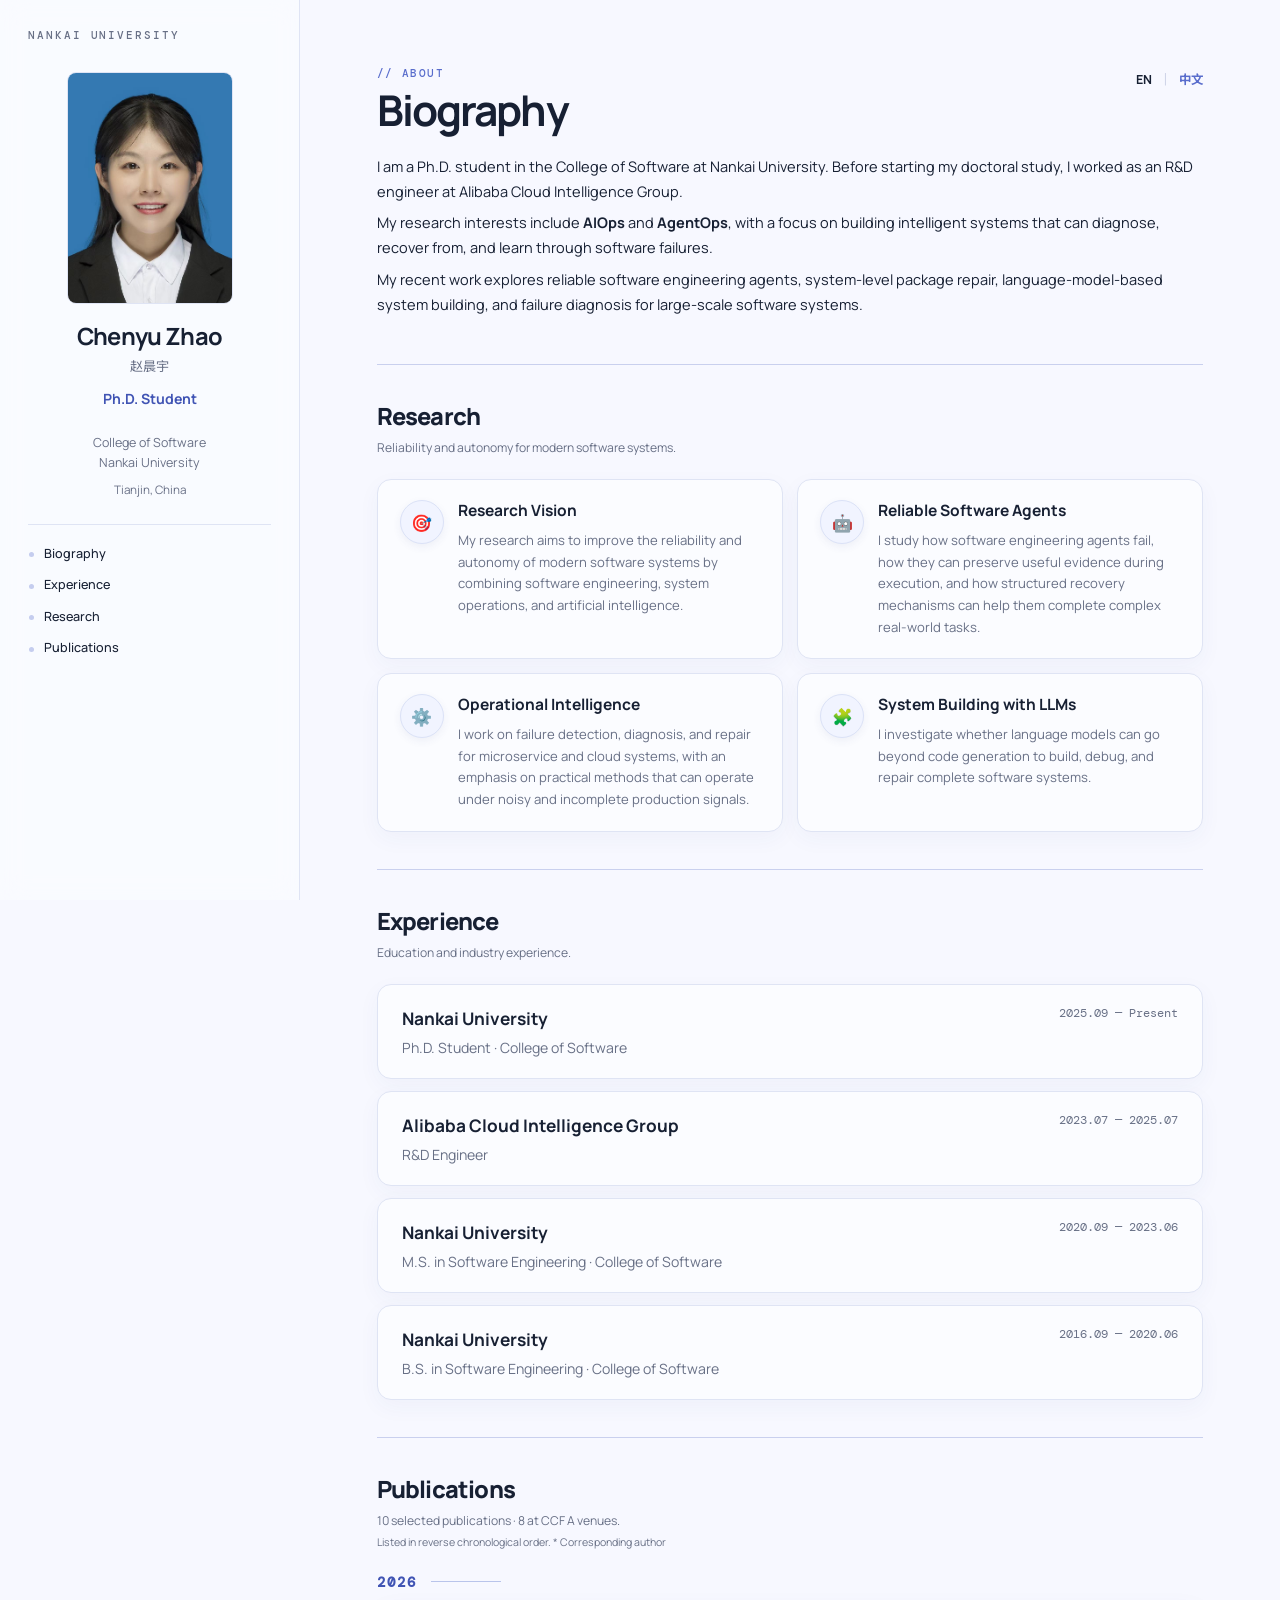
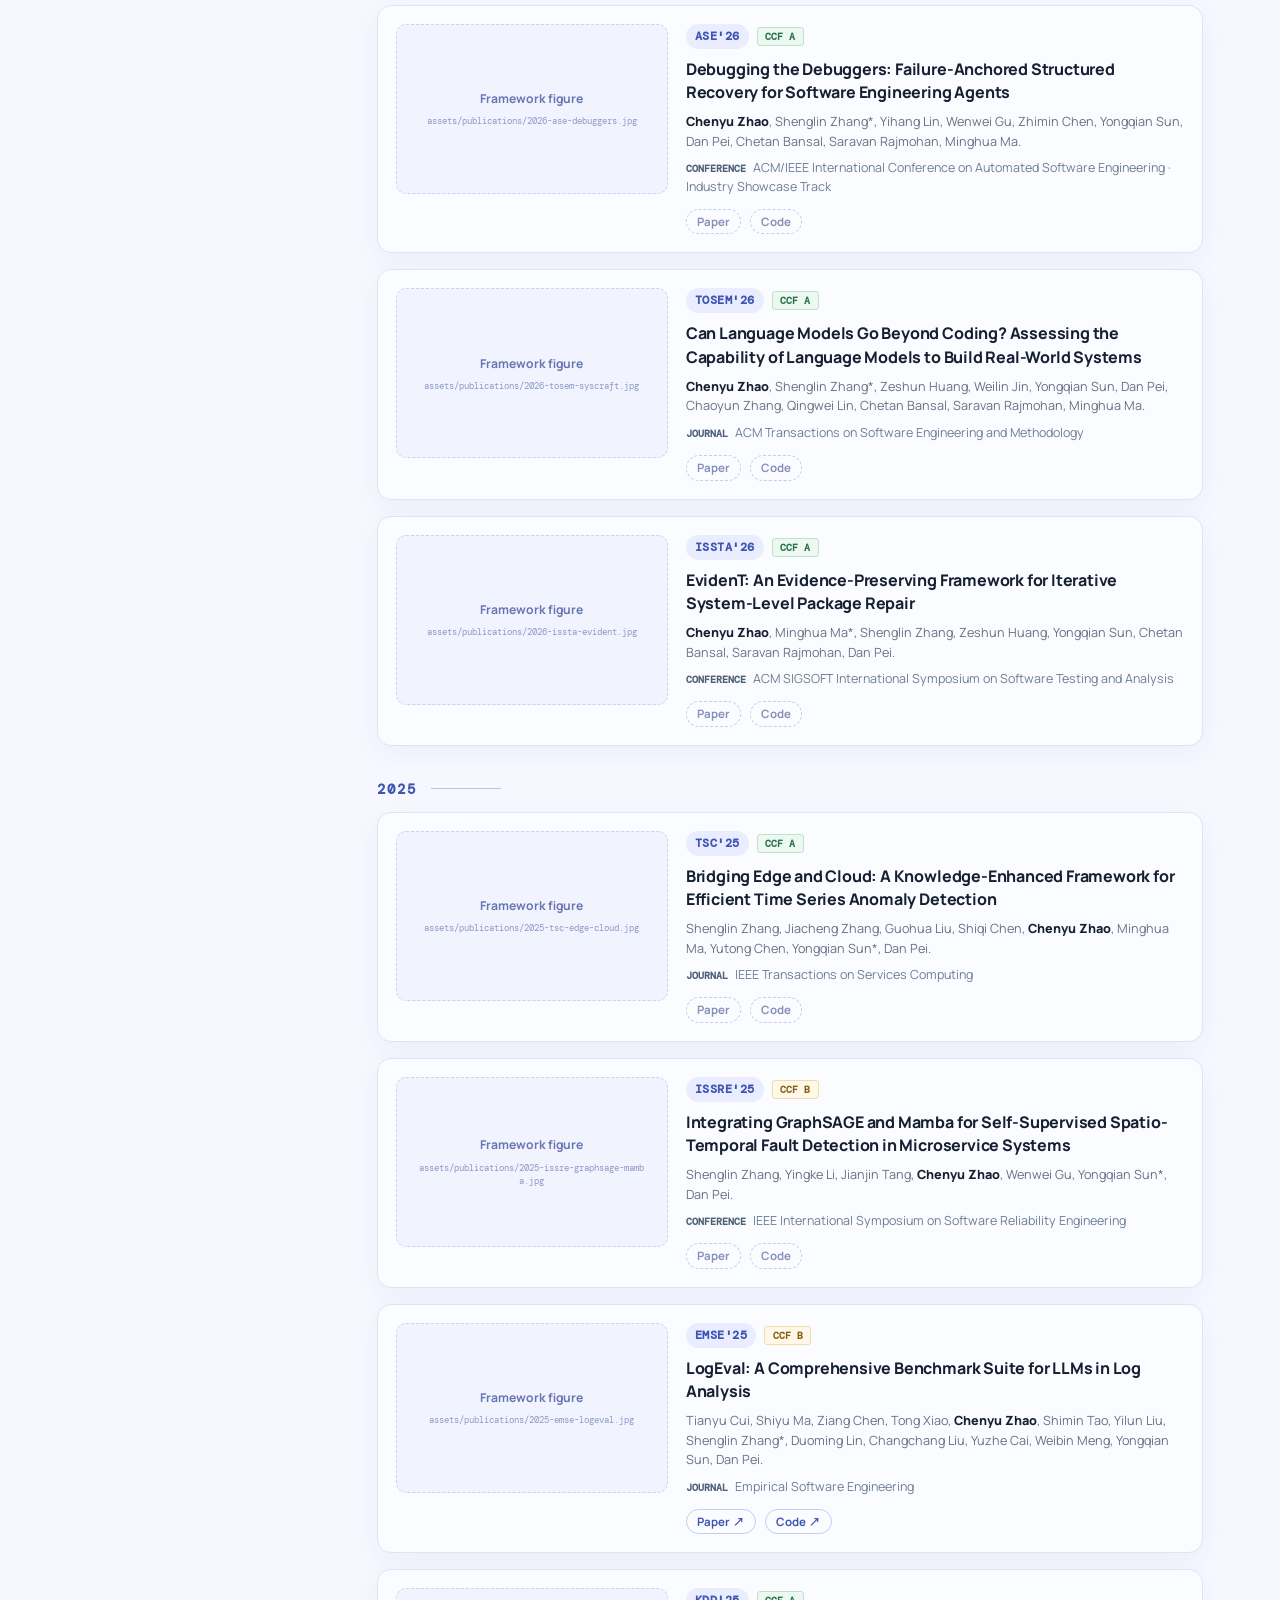
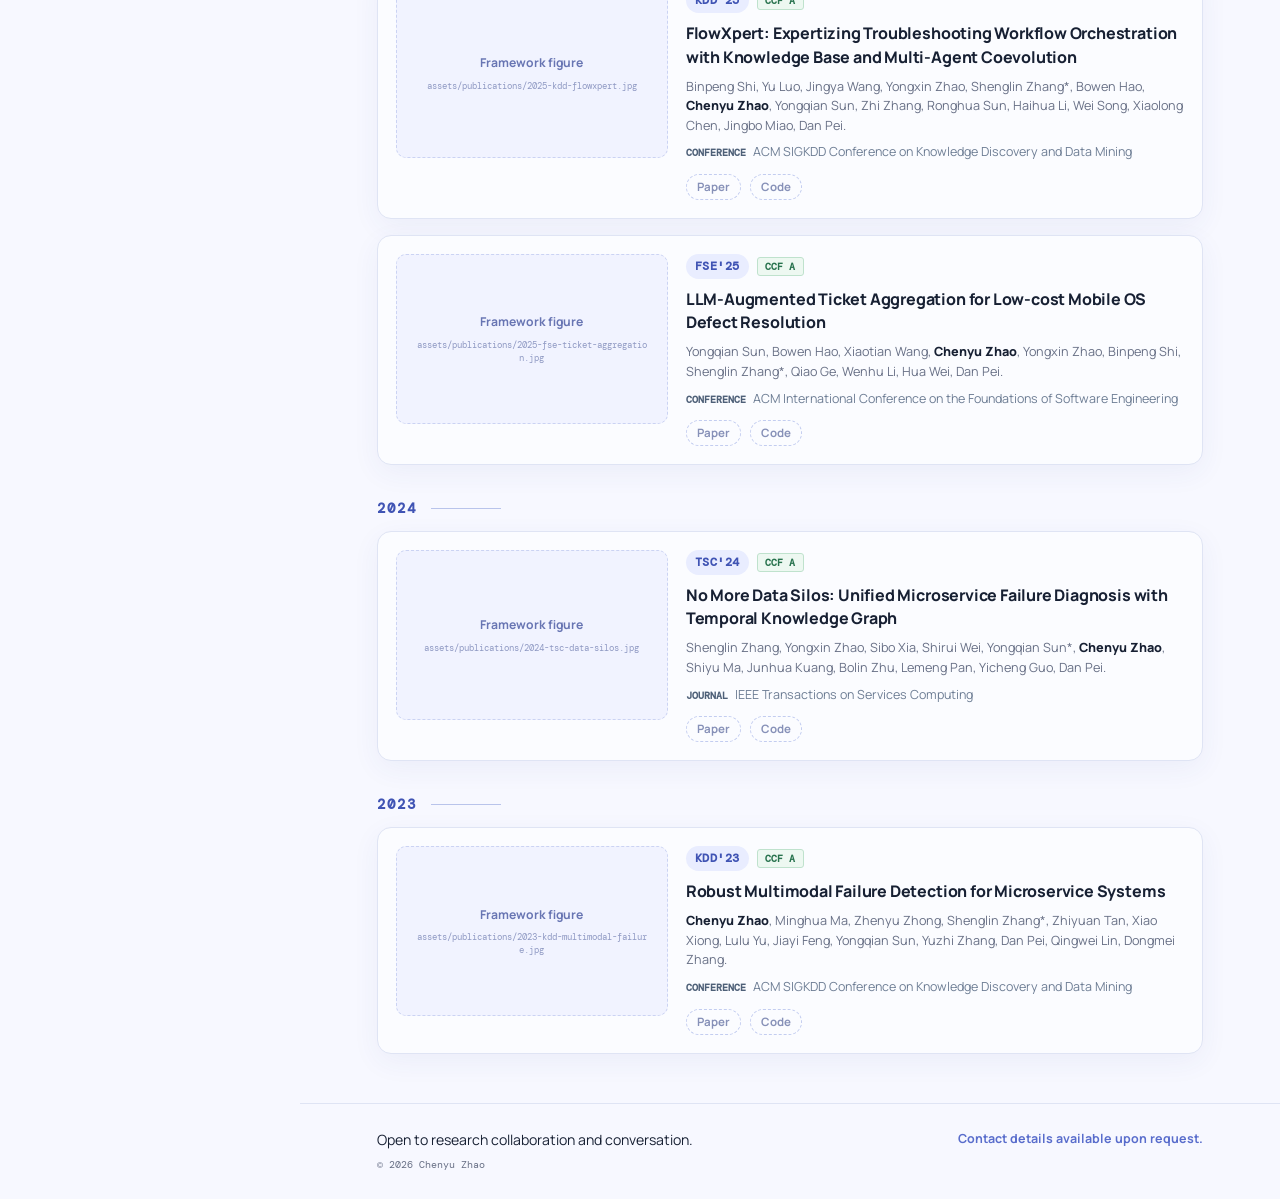
==== index.html @ 4b9e2898 "Simplify biography and ASE venue label" ====
<!doctype html>
<html lang="en">
  <head>
    <meta charset="UTF-8" />
    <meta name="viewport" content="width=device-width, initial-scale=1.0" />
    <meta name="description" content="Chenyu Zhao — Ph.D. student researching AIOps and AgentOps." />
    <title>Chenyu Zhao | AIOps &amp; AgentOps</title>
    <link rel="alternate" hreflang="en" href="index.html" />
    <link rel="alternate" hreflang="zh-CN" href="zh.html" />
    <link rel="preconnect" href="https://fonts.googleapis.com" />
    <link rel="preconnect" href="https://fonts.gstatic.com" crossorigin />
    <link href="https://fonts.googleapis.com/css2?family=DM+Mono:wght@400;500&amp;family=Manrope:wght@400;500;600;700;800&amp;family=Noto+Sans+SC:wght@400;500;700&amp;display=swap" rel="stylesheet" />
    <link rel="stylesheet" href="styles.css" />
  </head>
  <body>
    <header class="site-header">
      <div class="header-inner">
        <a class="brand" href="#top">NANKAI UNIVERSITY</a>
        <div class="sidebar-profile">
          <img src="assets/profile.jpg" alt="Portrait of Chenyu Zhao" />
          <h2>Chenyu Zhao</h2>
          <p class="sidebar-native-name">赵晨宇</p>
          <p class="sidebar-role">Ph.D. Student</p>
          <p class="sidebar-affiliation">College of Software<br />Nankai University</p>
          <p class="sidebar-location">Tianjin, China</p>
        </div>
        <nav aria-label="Primary navigation">
          <a href="#top">Biography</a>
          <a href="#experience">Experience</a>
          <a href="#highlights">Research</a>
          <a href="#publications">Publications</a>
        </nav>
      </div>
    </header>
    <main id="top">
      <section class="hero" id="about">
        <div class="lang-switch" aria-label="Language switch">
          <span aria-current="page">EN</span><span class="lang-divider" aria-hidden="true">｜</span><a href="zh.html" lang="zh-CN">中文</a>
        </div>
        <div class="hero-copy">
          <p class="eyebrow">// About</p>
          <h1>Biography</h1>
          <p class="intro">I am a Ph.D. student in the College of Software at Nankai University. Before starting my doctoral study, I worked as an R&amp;D engineer at Alibaba Cloud Intelligence Group.</p>
          <p class="intro secondary-intro">My research interests include <strong>AIOps</strong> and <strong>AgentOps</strong>, with a focus on building intelligent systems that can diagnose, recover from, and learn through software failures.</p>
          <p class="intro secondary-intro">My recent work explores reliable software engineering agents, system-level package repair, language-model-based system building, and failure diagnosis for large-scale software systems.</p>
        </div>
      </section>

      <section class="section highlights" id="highlights">
        <div class="section-heading">
          <div class="section-label">Research</div>
          <p class="section-summary">Reliability and autonomy for modern software systems.</p>
        </div>
        <div class="research-copy">
          <article class="research-card"><span class="research-icon" aria-hidden="true">🎯</span><h3>Research Vision</h3><p>My research aims to improve the reliability and autonomy of modern software systems by combining software engineering, system operations, and artificial intelligence.</p></article>
          <article class="research-card"><span class="research-icon" aria-hidden="true">🤖</span><h3>Reliable Software Agents</h3><p>I study how software engineering agents fail, how they can preserve useful evidence during execution, and how structured recovery mechanisms can help them complete complex real-world tasks.</p></article>
          <article class="research-card"><span class="research-icon" aria-hidden="true">⚙️</span><h3>Operational Intelligence</h3><p>I work on failure detection, diagnosis, and repair for microservice and cloud systems, with an emphasis on practical methods that can operate under noisy and incomplete production signals.</p></article>
          <article class="research-card"><span class="research-icon" aria-hidden="true">🧩</span><h3>System Building with LLMs</h3><p>I investigate whether language models can go beyond code generation to build, debug, and repair complete software systems.</p></article>
        </div>
      </section>

      <section class="section timeline-section" id="experience">
        <div class="section-heading">
          <div class="section-label">Experience</div>
          <p class="section-summary">Education and industry experience.</p>
        </div>
        <div class="timeline">
          <article><time>2025.09 — Present</time><div><h3>Nankai University</h3><p>Ph.D. Student · College of Software</p></div></article>
          <article><time>2023.07 — 2025.07</time><div><h3>Alibaba Cloud Intelligence Group</h3><p>R&amp;D Engineer</p></div></article>
          <article><time>2020.09 — 2023.06</time><div><h3>Nankai University</h3><p>M.S. in Software Engineering · College of Software</p></div></article>
          <article><time>2016.09 — 2020.06</time><div><h3>Nankai University</h3><p>B.S. in Software Engineering · College of Software</p></div></article>
        </div>
      </section>

      <section class="section publications" id="publications">
        <div class="section-heading">
          <div class="section-label">Publications</div>
          <p class="section-summary">10 selected publications · 8 at CCF A venues.</p>
          <p class="publication-note">Listed in reverse chronological order. * Corresponding author</p>
        </div>
        <div class="publication-list">
          <article class="publication">
            <div class="publication-title"><span class="venue">ASE'26</span><h3>Debugging the Debuggers: Failure-Anchored Structured Recovery for Software Engineering Agents</h3><span class="grade grade-a">CCF A</span></div>
            <p class="venue-full"><span>Conference</span> ACM/IEEE International Conference on Automated Software Engineering · Industry Showcase Track</p>
            <p class="authors"><strong>Chenyu Zhao</strong>, Shenglin Zhang*, Yihang Lin, Wenwei Gu, Zhimin Chen, Yongqian Sun, Dan Pei, Chetan Bansal, Saravan Rajmohan, Minghua Ma.</p>
          </article>
          <article class="publication">
            <div class="publication-title"><span class="venue">TOSEM'26</span><h3>Can Language Models Go Beyond Coding? Assessing the Capability of Language Models to Build Real-World Systems</h3><span class="grade grade-a">CCF A</span></div>
            <p class="venue-full"><span>Journal</span> ACM Transactions on Software Engineering and Methodology</p>
            <p class="authors"><strong>Chenyu Zhao</strong>, Shenglin Zhang*, Zeshun Huang, Weilin Jin, Yongqian Sun, Dan Pei, Chaoyun Zhang, Qingwei Lin, Chetan Bansal, Saravan Rajmohan, Minghua Ma.</p>
          </article>
          <article class="publication">
            <div class="publication-title"><span class="venue">ISSTA'26</span><h3>EvidenT: An Evidence-Preserving Framework for Iterative System-Level Package Repair</h3><span class="grade grade-a">CCF A</span></div>
            <p class="venue-full"><span>Conference</span> ACM SIGSOFT International Symposium on Software Testing and Analysis</p>
            <p class="authors"><strong>Chenyu Zhao</strong>, Minghua Ma*, Shenglin Zhang, Zeshun Huang, Yongqian Sun, Chetan Bansal, Saravan Rajmohan, Dan Pei.</p>
          </article>
          <article class="publication">
            <div class="publication-title"><span class="venue">TSC'25</span><h3>Bridging Edge and Cloud: A Knowledge-Enhanced Framework for Efficient Time Series Anomaly Detection</h3><span class="grade grade-a">CCF A</span></div>
            <p class="venue-full"><span>Journal</span> IEEE Transactions on Services Computing</p>
            <p class="authors">Shenglin Zhang, Jiacheng Zhang, Guohua Liu, Shiqi Chen, <strong>Chenyu Zhao</strong>, Minghua Ma, Yutong Chen, Yongqian Sun*, Dan Pei.</p>
          </article>
          <article class="publication">
            <div class="publication-title"><span class="venue">ISSRE'25</span><h3>Integrating GraphSAGE and Mamba for Self-Supervised Spatio-Temporal Fault Detection in Microservice Systems</h3><span class="grade grade-b">CCF B</span></div>
            <p class="venue-full"><span>Conference</span> IEEE International Symposium on Software Reliability Engineering</p>
            <p class="authors">Shenglin Zhang, Yingke Li, Jianjin Tang, <strong>Chenyu Zhao</strong>, Wenwei Gu, Yongqian Sun*, Dan Pei.</p>
          </article>
          <article class="publication">
            <div class="publication-title"><span class="venue">EMSE</span><h3>LogEval: A Comprehensive Benchmark Suite for LLMs in Log Analysis</h3><span class="grade grade-b">CCF B</span></div>
            <p class="venue-full"><span>Journal</span> Empirical Software Engineering</p>
            <p class="authors">Tianyu Cui, Shiyu Ma, Ziang Chen, Tong Xiao, <strong>Chenyu Zhao</strong>, Shimin Tao, Yilun Liu, Shenglin Zhang*, Duoming Lin, Changchang Liu, Yuzhe Cai, Weibin Meng, Yongqian Sun, Dan Pei.</p>
          </article>
          <article class="publication">
            <div class="publication-title"><span class="venue">KDD'25</span><h3>FlowXpert: Expertizing Troubleshooting Workflow Orchestration with Knowledge Base and Multi-Agent Coevolution</h3><span class="grade grade-a">CCF A</span></div>
            <p class="venue-full"><span>Conference</span> ACM SIGKDD Conference on Knowledge Discovery and Data Mining</p>
            <p class="authors">Binpeng Shi, Yu Luo, Jingya Wang, Yongxin Zhao, Shenglin Zhang*, Bowen Hao, <strong>Chenyu Zhao</strong>, Yongqian Sun, Zhi Zhang, Ronghua Sun, Haihua Li, Wei Song, Xiaolong Chen, Jingbo Miao, Dan Pei.</p>
          </article>
          <article class="publication">
            <div class="publication-title"><span class="venue">FSE'25</span><h3>LLM-Augmented Ticket Aggregation for Low-cost Mobile OS Defect Resolution</h3><span class="grade grade-a">CCF A</span></div>
            <p class="venue-full"><span>Conference</span> ACM International Conference on the Foundations of Software Engineering</p>
            <p class="authors">Yongqian Sun, Bowen Hao, Xiaotian Wang, <strong>Chenyu Zhao</strong>, Yongxin Zhao, Binpeng Shi, Shenglin Zhang*, Qiao Ge, Wenhu Li, Hua Wei, Dan Pei.</p>
          </article>
          <article class="publication">
            <div class="publication-title"><span class="venue">TSC'24</span><h3>No More Data Silos: Unified Microservice Failure Diagnosis with Temporal Knowledge Graph</h3><span class="grade grade-a">CCF A</span></div>
            <p class="venue-full"><span>Journal</span> IEEE Transactions on Services Computing</p>
            <p class="authors">Shenglin Zhang, Yongxin Zhao, Sibo Xia, Shirui Wei, Yongqian Sun*, <strong>Chenyu Zhao</strong>, Shiyu Ma, Junhua Kuang, Bolin Zhu, Lemeng Pan, Yicheng Guo, Dan Pei.</p>
          </article>
          <article class="publication">
            <div class="publication-title"><span class="venue">KDD'23</span><h3>Robust Multimodal Failure Detection for Microservice Systems</h3><span class="grade grade-a">CCF A</span></div>
            <p class="venue-full"><span>Conference</span> ACM SIGKDD Conference on Knowledge Discovery and Data Mining</p>
            <p class="authors"><strong>Chenyu Zhao</strong>, Minghua Ma, Zhenyu Zhong, Shenglin Zhang*, Zhiyuan Tan, Xiao Xiong, Lulu Yu, Jiayi Feng, Yongqian Sun, Yuzhi Zhang, Dan Pei, Qingwei Lin, Dongmei Zhang.</p>
          </article>
        </div>
      </section>
    </main>

    <footer id="contact">
      <p>Open to research collaboration and conversation.</p>
      <span class="contact-note">Contact details available upon request.</span>
      <span>© 2026 Chenyu Zhao</span>
    </footer>
    <script src="publications.js"></script>
  </body>
</html>
---- styles.css ----
:root {
  --ink: #172033;
  --muted: #687086;
  --paper: #f7f8ff;
  --panel: rgba(250, 251, 255, .88);
  --surface: #fbfcff;
  --line: #dfe4f4;
  --accent: #596dcc;
  --accent-dark: #4054b4;
  --grade-b: #866118;
}

* { box-sizing: border-box; }
html { scroll-behavior: smooth; }
body {
  margin: 0;
  color: var(--ink);
  background: var(--paper);
  background-image: radial-gradient(#dbe1fa .7px, transparent .7px);
  background-size: 18px 18px;
  font-family: Manrope, "Noto Sans SC", sans-serif;
  font-size: 16px;
  line-height: 1.62;
}
a { color: inherit; text-decoration: none; }

.site-header {
  position: fixed;
  inset: 0 auto 0 0;
  z-index: 20;
  width: 300px;
  height: 100dvh;
  overflow-y: auto;
  background: var(--panel);
  border-right: 1px solid var(--line);
  backdrop-filter: blur(14px);
}
.header-inner {
  width: 100%;
  min-height: 100%;
  padding: 28px 28px 24px;
  display: flex;
  flex-direction: column;
  align-items: stretch;
}
.brand { color: var(--muted); font: 500 .67rem "DM Mono", monospace; letter-spacing: .18em; white-space: nowrap; }
.sidebar-profile { margin-top: 30px; text-align: center; }
.sidebar-profile img { display: block; width: 166px; aspect-ratio: 5 / 7; margin: 0 auto 18px; border: 1px solid var(--line); border-radius: 9px; object-fit: cover; object-position: center; }
.sidebar-profile h2 { margin: 0; font-size: 1.48rem; line-height: 1.2; letter-spacing: -.035em; }
.sidebar-native-name { margin: 5px 0 0; color: var(--muted); font-size: .82rem; }
.sidebar-role { margin: 11px 0 0; color: var(--accent-dark); font-size: .88rem; font-weight: 700; }
.sidebar-affiliation { margin: 22px 0 0; color: var(--muted); font-size: .78rem; line-height: 1.6; }
.sidebar-location { margin: 8px 0 0; color: var(--muted); font-size: .73rem; }
nav { margin-top: 24px; padding-top: 19px; display: flex; flex-direction: column; gap: 11px; border-top: 1px solid var(--line); font-size: .79rem; font-weight: 500; }
nav a { position: relative; padding-left: 16px; }
nav a:before { content: ""; position: absolute; left: 1px; top: .68em; width: 5px; height: 5px; border-radius: 50%; background: #c5cdef; }
nav a:hover { color: var(--accent); }
nav a:hover:before { background: var(--accent); }
.lang-switch {
  position: absolute;
  top: 70px;
  right: 0;
  z-index: 2;
  display: flex;
  align-items: center;
  font-size: .78rem;
  font-weight: 700;
  letter-spacing: .02em;
}
.lang-switch a { color: var(--accent); transition: color .2s ease; }
.lang-switch a:hover { color: var(--accent-dark); }
.lang-switch a:focus-visible { outline: 2px solid var(--accent); outline-offset: 3px; border-radius: 2px; }
.lang-switch [aria-current="page"] { color: var(--ink); }
.lang-divider { margin: 0 7px; color: #a9b2d2; font-weight: 400; }

main { margin-left: 300px; padding: 0 clamp(42px, 6vw, 92px); }
main > section { width: 100%; max-width: 980px; margin-right: auto; margin-left: auto; }
.hero {
  position: relative;
  display: block;
  padding: 66px 0 48px;
}
.eyebrow { margin: 0; color: var(--accent); font: 500 .68rem "DM Mono", monospace; letter-spacing: .13em; text-transform: uppercase; }
.hero h1 { margin: 8px 0 20px; font-size: clamp(2rem, 4vw, 2.65rem); line-height: 1.08; letter-spacing: -.045em; }
.intro { max-width: 900px; margin: 14px 0 0; font-size: .91rem; line-height: 1.7; }
.secondary-intro { margin-top: 7px; }
.section {
  padding: 37px 0;
  border-top: 1px solid rgba(173, 185, 228, .62);
  scroll-margin-top: 20px;
}
.section-label { color: var(--ink); font-size: 1.48rem; line-height: 1.22; font-weight: 800; letter-spacing: -.035em; }
.research-copy { display: grid; grid-template-columns: repeat(2, minmax(0, 1fr)); gap: 14px; }
.research-card {
  display: grid;
  grid-template-columns: 44px minmax(0, 1fr);
  grid-template-rows: auto 1fr;
  column-gap: 14px;
  min-width: 0;
  padding: 20px 22px;
  background: var(--surface);
  border: 1px solid var(--line);
  border-radius: 14px;
  box-shadow: 0 7px 22px rgba(54, 72, 148, .045);
  transition: transform .25s ease, border-color .25s ease, box-shadow .25s ease;
}
.research-icon {
  display: grid;
  place-items: center;
  background: #f1f4ff;
  border: 1px solid #dbe2f7;
  border-radius: 50%;
  box-shadow: 0 3px 9px rgba(54, 72, 148, .07);
}
.research-icon { grid-column: 1; grid-row: 1 / span 2; width: 44px; height: 44px; font-size: 1.05rem; }
.research-card h3 { grid-column: 2; margin: 0 0 8px; color: var(--ink); font-size: .97rem; line-height: 1.4; }
.research-card p { grid-column: 2; margin: 0; color: var(--muted); font-size: .82rem; line-height: 1.65; }

.timeline { display: grid; gap: 12px; }
.timeline article {
  display: grid;
  grid-template-columns: minmax(0, 1fr) max-content;
  gap: 6px 22px;
  padding: 20px 24px;
  background: var(--surface);
  border: 1px solid var(--line);
  border-radius: 14px;
  box-shadow: 0 7px 22px rgba(54, 72, 148, .045);
  transition: transform .25s ease, border-color .25s ease, box-shadow .25s ease;
}
.timeline article > div { grid-column: 1; grid-row: 1; min-width: 0; }
.timeline time { grid-column: 2; grid-row: 1; color: var(--muted); font: .76rem "DM Mono", monospace; white-space: nowrap; }
.timeline h3 { margin: 0 0 4px; font-size: 1.08rem; }
.timeline p { margin: 0; color: var(--muted); font-size: .88rem; line-height: 1.5; }

.section-heading { margin-bottom: 22px; }
.section-summary { margin: 8px 0 0; color: var(--muted); font-size: .76rem; line-height: 1.5; }
.publication-note { margin: 5px 0 0; color: var(--muted); font-size: .66rem; line-height: 1.45; }
.publication-list { min-width: 0; }
.pub-year-group + .pub-year-group { margin-top: 34px; }
.pub-year-heading {
  display: flex;
  align-items: center;
  gap: 14px;
  margin: 0 0 14px;
  color: var(--accent-dark);
  font: 700 .9rem "DM Mono", monospace;
  letter-spacing: .14em;
}
.pub-year-heading:after { content: ""; width: 70px; height: 1px; background: #b9c4eb; }
.pub-card-list { display: grid; gap: 16px; }
.publication {
  display: grid;
  grid-template-columns: minmax(220px, 34%) minmax(0, 1fr);
  gap: 22px;
  padding: 18px;
  background: var(--surface);
  border: 1px solid var(--line);
  border-radius: 14px;
  box-shadow: 0 8px 28px rgba(54, 72, 148, .06);
  transition: transform .28s cubic-bezier(.2, .7, .2, 1), border-color .28s ease, box-shadow .28s ease, background-color .28s ease;
}
.publication-figure {
  position: relative;
  min-height: 170px;
  overflow: hidden;
  aspect-ratio: 16 / 10;
  background: #f1f3ff;
  border: 1px dashed #cbd3f3;
  border-radius: 10px;
}
.publication-figure img { position: absolute; inset: 0; z-index: 2; width: 100%; height: 100%; object-fit: cover; transition: transform .38s cubic-bezier(.2, .7, .2, 1); }
.publication-figure.has-image { border-style: solid; }
.publication-figure.has-image .figure-placeholder { display: none; }
.figure-placeholder {
  position: absolute;
  inset: 0;
  display: grid;
  place-content: center;
  gap: 7px;
  padding: 18px;
  color: #6875b3;
  text-align: center;
  transition: transform .28s cubic-bezier(.2, .7, .2, 1), color .28s ease;
}
.figure-placeholder span { font-size: .76rem; font-weight: 700; }
.figure-placeholder code { color: #8f99c3; font: .57rem/1.45 "DM Mono", monospace; word-break: break-all; }
.publication-content { min-width: 0; align-self: center; }
.publication-meta { display: flex; flex-wrap: wrap; align-items: center; gap: 8px; margin-bottom: 9px; }
.publication-venue {
  padding: 5px 9px;
  color: var(--accent-dark);
  background: #e9edff;
  border-radius: 999px;
  font: 700 .72rem "DM Mono", monospace;
  letter-spacing: .04em;
  text-transform: uppercase;
  transition: transform .28s cubic-bezier(.2, .7, .2, 1), background-color .28s ease;
}
.publication h3 { margin: 0; font-size: 1rem; line-height: 1.45; letter-spacing: -.012em; font-weight: 750; }
.grade { display: inline-flex; min-width: 47px; padding: 2px 7px; justify-content: center; border-radius: 3px; font: 700 .6rem "DM Mono", monospace; white-space: nowrap; }
.grade-a { color: #28734e; background: #edf8f1; border: 1px solid #bfe2cd; }
.grade-b { color: var(--grade-b); background: #fff8e8; border: 1px solid #efdda9; }
.venue-full { margin: 8px 0 0; color: #6d7d94; font-size: .78rem; line-height: 1.5; }
.venue-full span { margin-right: 7px; color: #4e6078; font: 700 .64rem "DM Mono", monospace; text-transform: uppercase; }
.publication .authors { margin: 8px 0 0; color: var(--muted); font-size: .79rem; line-height: 1.55; }
.publication .authors strong { color: var(--ink); font-weight: 800; }
.pub-actions { display: flex; flex-wrap: wrap; gap: 9px; margin-top: 12px; }
.pub-link {
  display: inline-flex;
  align-items: center;
  gap: 3px;
  padding: 5px 10px;
  color: var(--accent-dark);
  border: 1px solid #c3cdf0;
  border-radius: 999px;
  font-size: .72rem;
  line-height: 1.2;
  font-weight: 700;
}
a.pub-link:hover { color: #fff; background: var(--accent); border-color: var(--accent); }
.pub-link.is-placeholder { color: #8791b8; border-style: dashed; cursor: default; }

@media (hover: hover) and (pointer: fine) {
  .research-card:hover,
  .timeline article:hover {
    transform: translateY(-3px);
    border-color: #c1cbef;
    box-shadow: 0 13px 30px rgba(54, 72, 148, .09);
  }
  .publication:hover,
  .publication:focus-within {
    transform: translateY(-6px) scale(1.006);
    background: #fdfdff;
    border-color: #b8c4ef;
    box-shadow: 0 18px 42px rgba(54, 72, 148, .14);
  }
  .publication:hover .publication-figure img,
  .publication:focus-within .publication-figure img { transform: scale(1.035); }
  .publication:hover .figure-placeholder,
  .publication:focus-within .figure-placeholder { color: var(--accent-dark); transform: scale(1.025); }
  .publication:hover .publication-venue,
  .publication:focus-within .publication-venue { background: #dfe5ff; transform: translateY(-1px); }
  .publication:active { transform: translateY(-2px) scale(.998); transition-duration: .1s; }
}

@media (prefers-reduced-motion: reduce) {
  .research-card,
  .timeline article,
  .publication,
  .publication-figure img,
  .figure-placeholder,
  .publication-venue { transition: none; }
  .research-card:hover,
  .timeline article:hover,
  .publication:hover,
  .publication:focus-within,
  .publication:active,
  .publication:hover .publication-figure img,
  .publication:focus-within .publication-figure img,
  .publication:hover .figure-placeholder,
  .publication:focus-within .figure-placeholder,
  .publication:hover .publication-venue,
  .publication:focus-within .publication-venue { transform: none; }
}

footer {
  margin: 12px 0 0 300px;
  padding: 25px clamp(42px, 6vw, 92px) 28px;
  display: grid;
  grid-template-columns: 1fr auto;
  gap: 7px 18px;
  color: var(--muted);
  border-top: 1px solid var(--line);
}
footer p { margin: 0; color: var(--ink); font-size: .88rem; }
.contact-note { color: var(--accent); font-size: .78rem; font-weight: 700; }
footer > span:last-child { grid-column: 1 / -1; font: .65rem "DM Mono", monospace; }

@media (max-width: 900px) {
  .site-header { position: static; width: 100%; height: auto; overflow: visible; border-right: 0; border-bottom: 1px solid var(--line); }
  .header-inner { min-height: auto; padding: 18px 24px 15px; display: grid; grid-template-columns: 92px 1fr max-content; gap: 12px 18px; }
  .brand { grid-column: 1 / -1; font-size: .62rem; }
  .sidebar-profile { grid-column: 1 / 3; display: grid; grid-template-columns: 92px 1fr; grid-template-rows: repeat(5, auto); column-gap: 18px; margin-top: 3px; text-align: left; align-items: start; }
  .sidebar-profile img { grid-column: 1; grid-row: 1 / 6; width: 92px; margin: 0; border-radius: 6px; }
  .sidebar-profile h2 { grid-column: 2; margin-top: 1px; font-size: 1.18rem; }
  .sidebar-native-name, .sidebar-role, .sidebar-affiliation, .sidebar-location { grid-column: 2; }
  .sidebar-native-name { margin-top: 2px; font-size: .72rem; }
  .sidebar-role { margin-top: 5px; font-size: .78rem; }
  .sidebar-affiliation { margin-top: 7px; font-size: .7rem; line-height: 1.45; }
  .sidebar-location { margin-top: 3px; font-size: .67rem; }
  .lang-switch { top: 42px; right: 0; font-size: .72rem; }
  nav { grid-column: 1 / -1; margin-top: 2px; padding-top: 12px; flex-direction: row; justify-content: flex-start; gap: 20px; overflow-x: auto; border-top: 1px solid var(--line); font-size: .73rem; scrollbar-width: none; }
  nav::-webkit-scrollbar { display: none; }
  nav a { padding-left: 0; white-space: nowrap; }
  nav a:before { display: none; }
  main { margin-left: 0; padding: 0 28px; }
  .hero { padding: 40px 0 30px; }
  footer { margin-left: 0; padding-right: 28px; padding-left: 28px; }
}

@media (max-width: 720px) {
  .hero h1 { font-size: 2rem; }
  .intro { font-size: .84rem; }
  .section { padding: 30px 0; }
  .section-heading { margin-bottom: 16px; }
  .section-label { font-size: 1.3rem; }
  .research-copy { grid-template-columns: 1fr; }
  .publication { grid-template-columns: 1fr; gap: 14px; padding: 14px; }
  .publication-figure { min-height: 0; }
  .publication h3 { font-size: .94rem; }
}

@media (max-width: 520px) {
  .header-inner { grid-template-columns: 76px 1fr max-content; padding-right: 18px; padding-left: 18px; }
  .sidebar-profile { grid-template-columns: 76px 1fr; column-gap: 14px; }
  .sidebar-profile img { width: 76px; }
  .lang-switch { top: 18px; }
  nav { gap: 14px; }
  .timeline article { grid-template-columns: 1fr; gap: 7px; padding: 16px 17px; }
  .timeline time { grid-column: 1; grid-row: 1; }
  .timeline article > div { grid-column: 1; grid-row: 2; }
  footer { grid-template-columns: 1fr; }
  footer > span:last-child { grid-column: 1; }
}
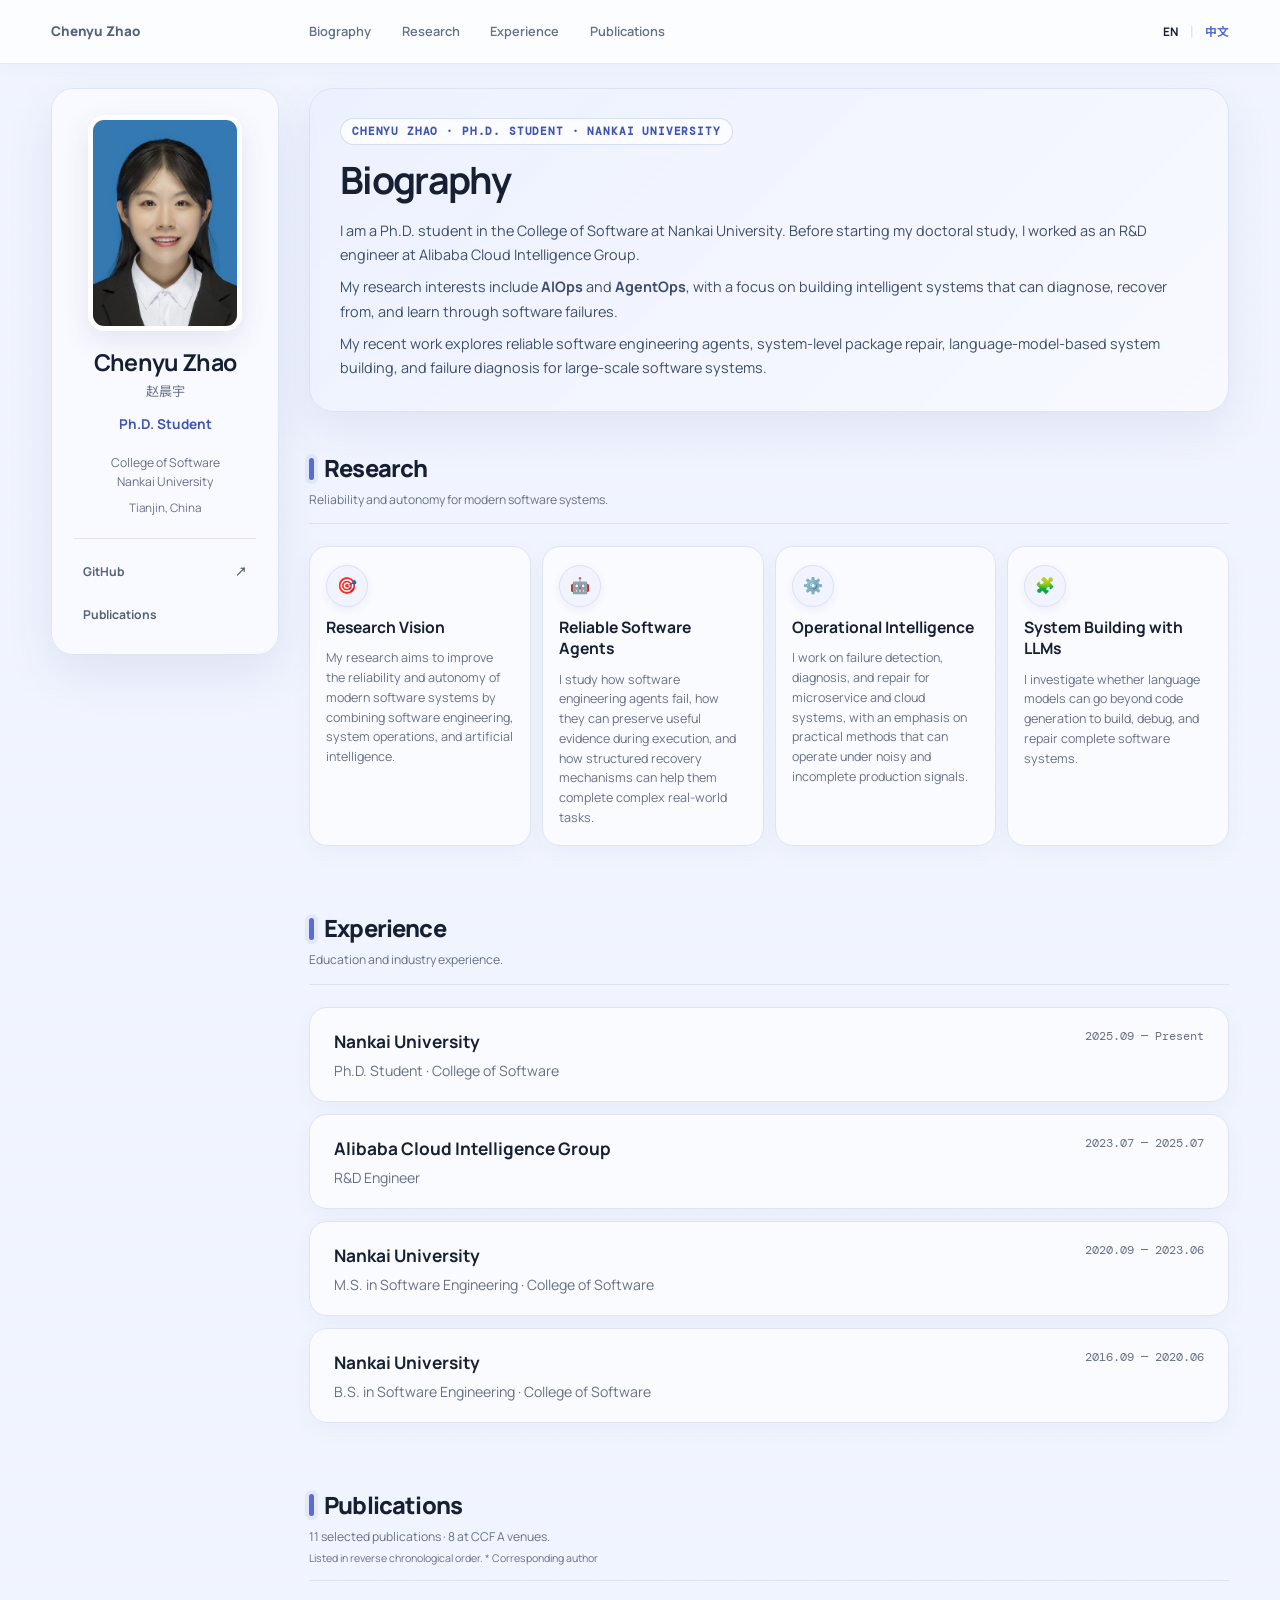
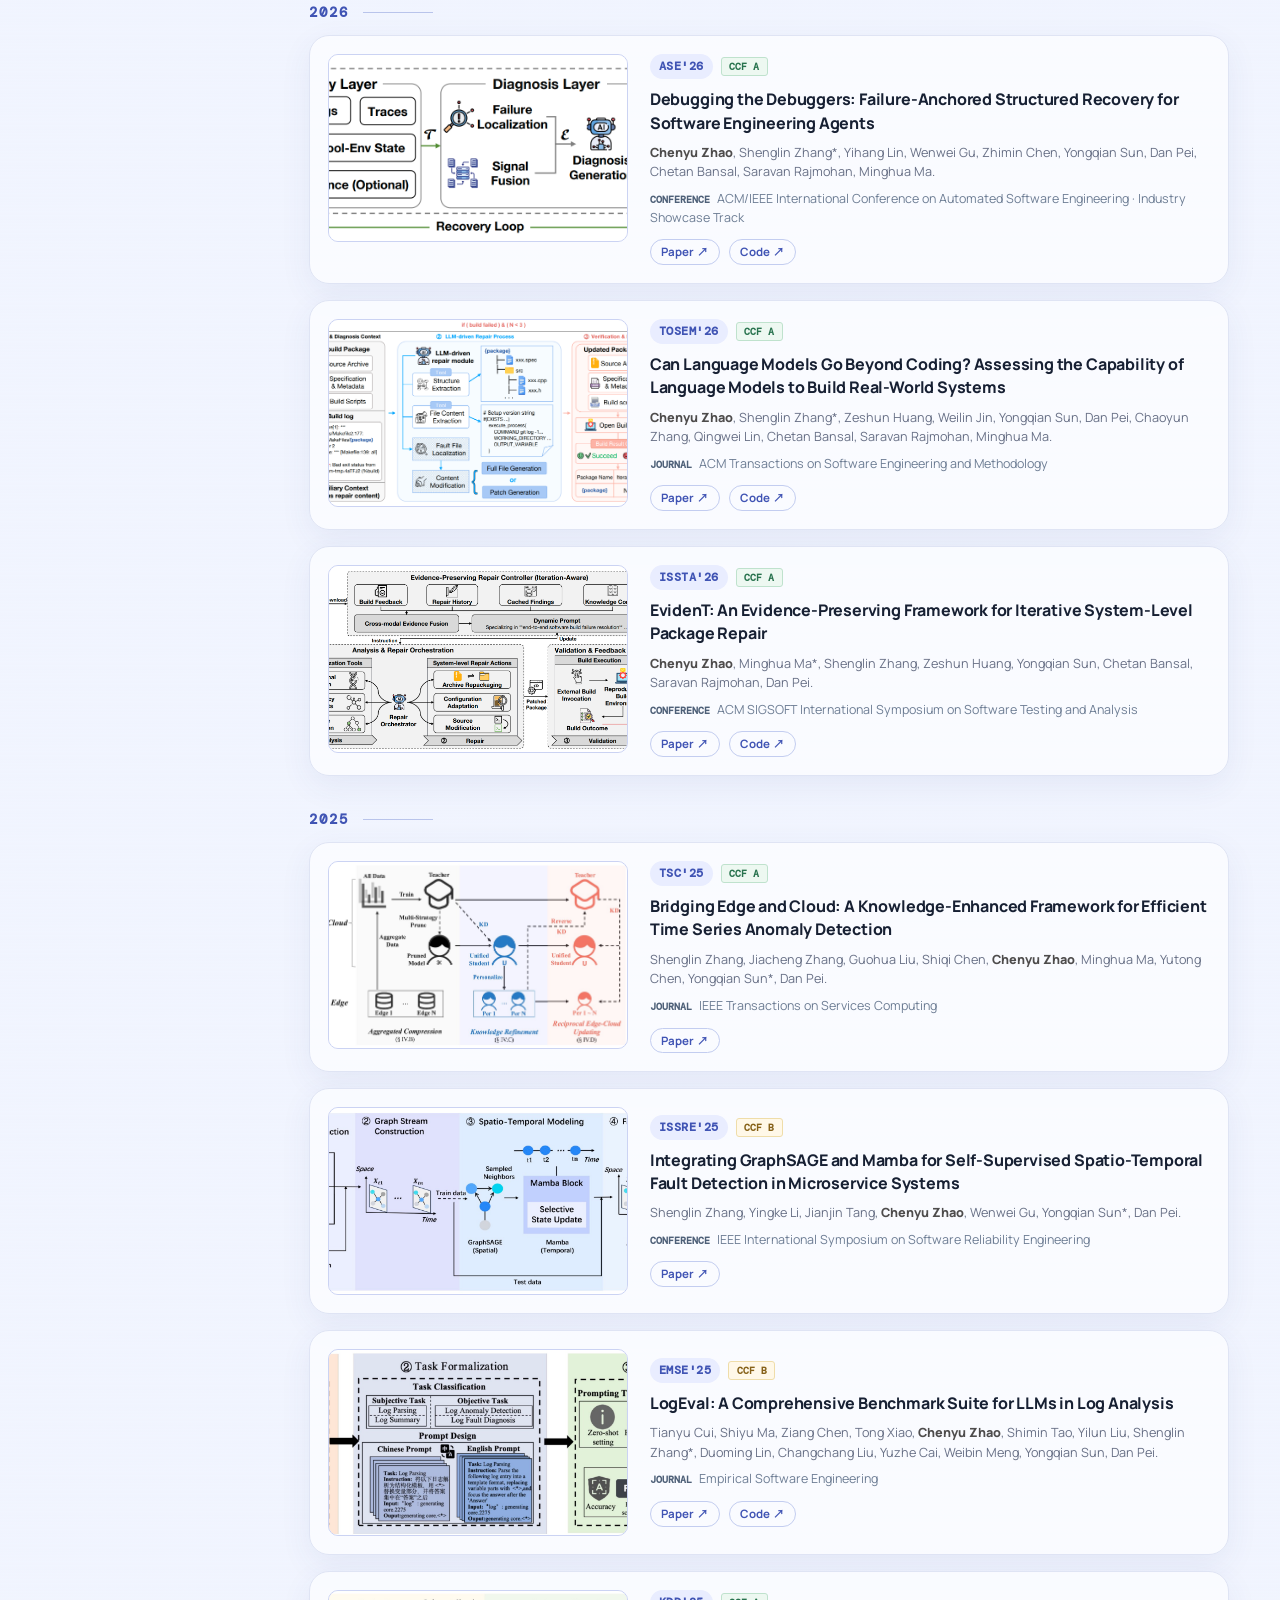
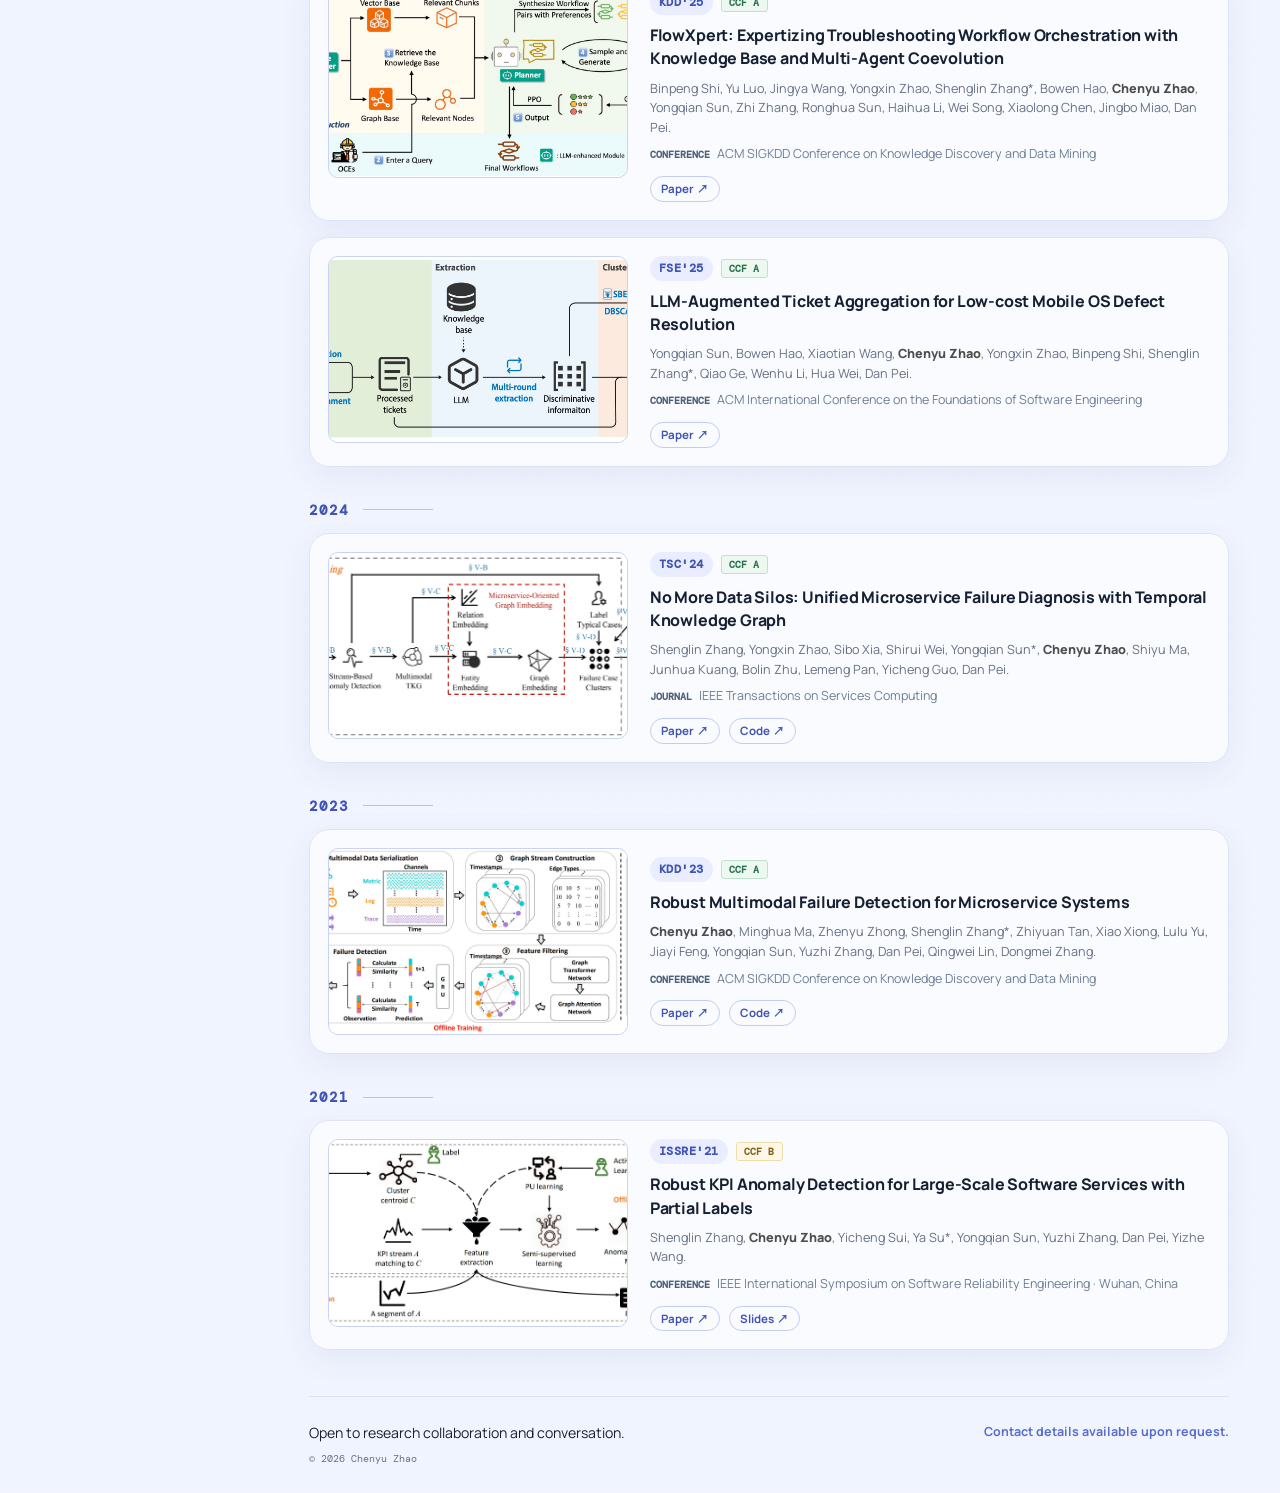
==== commit fa98cb72: "Redesign academic homepage and update publications" ====
--- a/index.html
+++ b/index.html
@@ -13,9 +13,22 @@
     <link rel="stylesheet" href="styles.css" />
   </head>
   <body>
+    <div class="topbar">
+      <div class="topbar-inner">
+        <a class="topbar-home" href="#top">Chenyu Zhao</a>
+        <nav class="topbar-nav" aria-label="Primary navigation">
+          <a href="#top">Biography</a>
+          <a href="#highlights">Research</a>
+          <a href="#experience">Experience</a>
+          <a href="#publications">Publications</a>
+        </nav>
+        <div class="topbar-lang" aria-label="Language switch">
+          <span aria-current="page">EN</span><span class="lang-divider" aria-hidden="true">｜</span><a href="zh.html" lang="zh-CN">中文</a>
+        </div>
+      </div>
+    </div>
     <header class="site-header">
       <div class="header-inner">
-        <a class="brand" href="#top">NANKAI UNIVERSITY</a>
         <div class="sidebar-profile">
           <img src="assets/profile.jpg" alt="Portrait of Chenyu Zhao" />
           <h2>Chenyu Zhao</h2>
@@ -24,21 +37,16 @@
           <p class="sidebar-affiliation">College of Software<br />Nankai University</p>
           <p class="sidebar-location">Tianjin, China</p>
         </div>
-        <nav aria-label="Primary navigation">
-          <a href="#top">Biography</a>
-          <a href="#experience">Experience</a>
-          <a href="#highlights">Research</a>
+        <div class="sidebar-links">
+          <a href="https://github.com/zcyyc" target="_blank" rel="noopener noreferrer">GitHub <span aria-hidden="true">↗</span></a>
           <a href="#publications">Publications</a>
-        </nav>
+        </div>
       </div>
     </header>
     <main id="top">
       <section class="hero" id="about">
-        <div class="lang-switch" aria-label="Language switch">
-          <span aria-current="page">EN</span><span class="lang-divider" aria-hidden="true">｜</span><a href="zh.html" lang="zh-CN">中文</a>
-        </div>
         <div class="hero-copy">
-          <p class="eyebrow">// About</p>
+          <p class="eyebrow">Chenyu Zhao · Ph.D. Student · Nankai University</p>
           <h1>Biography</h1>
           <p class="intro">I am a Ph.D. student in the College of Software at Nankai University. Before starting my doctoral study, I worked as an R&amp;D engineer at Alibaba Cloud Intelligence Group.</p>
           <p class="intro secondary-intro">My research interests include <strong>AIOps</strong> and <strong>AgentOps</strong>, with a focus on building intelligent systems that can diagnose, recover from, and learn through software failures.</p>
@@ -75,7 +83,7 @@
       <section class="section publications" id="publications">
         <div class="section-heading">
           <div class="section-label">Publications</div>
-          <p class="section-summary">10 selected publications · 8 at CCF A venues.</p>
+          <p class="section-summary">11 selected publications · 8 at CCF A venues.</p>
           <p class="publication-note">Listed in reverse chronological order. * Corresponding author</p>
         </div>
         <div class="publication-list">
--- a/styles.css
+++ b/styles.css
@@ -2,21 +2,31 @@
   --ink: #172033;
   --muted: #687086;
   --paper: #f7f8ff;
-  --panel: rgba(250, 251, 255, .88);
-  --surface: #fbfcff;
+  --panel: rgba(250, 251, 255, .9);
+  --surface: rgba(251, 252, 255, .9);
   --line: #dfe4f4;
   --accent: #596dcc;
   --accent-dark: #4054b4;
   --grade-b: #866118;
+  --sidebar-width: 228px;
+  --content-width: 920px;
+  --shell-gap: 30px;
 }
 
 * { box-sizing: border-box; }
 html { scroll-behavior: smooth; }
 body {
+  display: grid;
+  grid-template-columns: var(--sidebar-width) minmax(0, var(--content-width));
+  column-gap: var(--shell-gap);
+  align-items: start;
+  justify-content: center;
+  min-height: 100vh;
   margin: 0;
+  padding: 88px clamp(20px, 3vw, 44px) 0;
   color: var(--ink);
   background: var(--paper);
-  background-image: radial-gradient(#dbe1fa .7px, transparent .7px);
+  background-image: linear-gradient(180deg, rgba(235, 240, 254, .52) 0, rgba(247, 248, 255, 0) 430px), radial-gradient(#dbe1fa .7px, transparent .7px);
   background-size: 18px 18px;
   font-family: Manrope, "Noto Sans SC", sans-serif;
   font-size: 16px;
@@ -24,83 +34,134 @@
 }
 a { color: inherit; text-decoration: none; }
 
+.topbar {
+  position: fixed;
+  inset: 0 0 auto;
+  z-index: 40;
+  height: 64px;
+  background: rgba(252, 253, 255, .94);
+  border-bottom: 1px solid #e4e8f3;
+  box-shadow: 0 4px 18px rgba(54, 72, 148, .04);
+  backdrop-filter: blur(16px);
+}
+.topbar-inner {
+  width: calc(100% - 40px);
+  max-width: calc(var(--sidebar-width) + var(--shell-gap) + var(--content-width));
+  height: 100%;
+  margin: 0 auto;
+  display: grid;
+  grid-template-columns: var(--sidebar-width) minmax(0, var(--content-width));
+  column-gap: var(--shell-gap);
+  align-items: center;
+}
+.topbar-home { color: #56627a; font-size: .84rem; font-weight: 800; letter-spacing: -.01em; }
+.topbar-nav {
+  grid-column: 2;
+  grid-row: 1;
+  display: flex;
+  align-items: center;
+  gap: clamp(20px, 2.4vw, 34px);
+  min-width: 0;
+  padding-right: 105px;
+  color: #647087;
+  font-size: .8rem;
+  font-weight: 600;
+}
+.topbar-nav a { white-space: nowrap; transition: color .2s ease; }
+.topbar-nav a:hover { color: var(--accent-dark); }
+.topbar-lang {
+  grid-column: 2;
+  grid-row: 1;
+  justify-self: end;
+  display: flex;
+  align-items: center;
+  font-size: .74rem;
+  font-weight: 700;
+}
+.topbar-lang a { color: var(--accent); }
+.topbar-lang [aria-current="page"] { color: var(--ink); }
+
 .site-header {
-  position: fixed;
-  inset: 0 auto 0 0;
+  position: sticky;
+  grid-column: 1;
+  grid-row: 1 / span 2;
+  top: 88px;
   z-index: 20;
-  width: 300px;
-  height: 100dvh;
+  width: 100%;
+  height: auto;
+  max-height: calc(100dvh - 112px);
   overflow-y: auto;
   background: var(--panel);
-  border-right: 1px solid var(--line);
+  border: 1px solid var(--line);
+  border-radius: 22px;
+  box-shadow: 0 18px 48px rgba(54, 72, 148, .1);
   backdrop-filter: blur(14px);
 }
 .header-inner {
   width: 100%;
   min-height: 100%;
-  padding: 28px 28px 24px;
+  padding: 26px 22px 22px;
   display: flex;
   flex-direction: column;
   align-items: stretch;
 }
-.brand { color: var(--muted); font: 500 .67rem "DM Mono", monospace; letter-spacing: .18em; white-space: nowrap; }
-.sidebar-profile { margin-top: 30px; text-align: center; }
-.sidebar-profile img { display: block; width: 166px; aspect-ratio: 5 / 7; margin: 0 auto 18px; border: 1px solid var(--line); border-radius: 9px; object-fit: cover; object-position: center; }
-.sidebar-profile h2 { margin: 0; font-size: 1.48rem; line-height: 1.2; letter-spacing: -.035em; }
+.sidebar-profile { margin-top: 0; text-align: center; }
+.sidebar-profile img { display: block; width: 154px; aspect-ratio: 5 / 7; margin: 0 auto 18px; border: 5px solid rgba(255, 255, 255, .74); border-radius: 16px; object-fit: cover; object-position: center; box-shadow: 0 10px 28px rgba(54, 72, 148, .12); }
+.sidebar-profile h2 { margin: 0; font-size: 1.45rem; line-height: 1.2; letter-spacing: -.035em; }
 .sidebar-native-name { margin: 5px 0 0; color: var(--muted); font-size: .82rem; }
-.sidebar-role { margin: 11px 0 0; color: var(--accent-dark); font-size: .88rem; font-weight: 700; }
-.sidebar-affiliation { margin: 22px 0 0; color: var(--muted); font-size: .78rem; line-height: 1.6; }
+.sidebar-role { margin: 10px 0 0; color: var(--accent-dark); font-size: .85rem; font-weight: 700; }
+.sidebar-affiliation { margin: 19px 0 0; color: var(--muted); font-size: .76rem; line-height: 1.55; }
 .sidebar-location { margin: 8px 0 0; color: var(--muted); font-size: .73rem; }
-nav { margin-top: 24px; padding-top: 19px; display: flex; flex-direction: column; gap: 11px; border-top: 1px solid var(--line); font-size: .79rem; font-weight: 500; }
-nav a { position: relative; padding-left: 16px; }
-nav a:before { content: ""; position: absolute; left: 1px; top: .68em; width: 5px; height: 5px; border-radius: 50%; background: #c5cdef; }
-nav a:hover { color: var(--accent); }
-nav a:hover:before { background: var(--accent); }
-.lang-switch {
-  position: absolute;
-  top: 70px;
-  right: 0;
-  z-index: 2;
+.sidebar-links {
+  margin-top: 20px;
+  padding-top: 16px;
   display: flex;
-  align-items: center;
-  font-size: .78rem;
+  flex-direction: column;
+  gap: 9px;
+  border-top: 1px solid var(--line);
+  color: #54627a;
+  font-size: .76rem;
   font-weight: 700;
-  letter-spacing: .02em;
-}
-.lang-switch a { color: var(--accent); transition: color .2s ease; }
-.lang-switch a:hover { color: var(--accent-dark); }
-.lang-switch a:focus-visible { outline: 2px solid var(--accent); outline-offset: 3px; border-radius: 2px; }
-.lang-switch [aria-current="page"] { color: var(--ink); }
+}
+.sidebar-links a { display: flex; justify-content: space-between; align-items: center; padding: 7px 9px; border-radius: 8px; transition: color .2s ease, background-color .2s ease; }
+.sidebar-links a:hover { color: var(--accent-dark); background: #eef2ff; }
 .lang-divider { margin: 0 7px; color: #a9b2d2; font-weight: 400; }
 
-main { margin-left: 300px; padding: 0 clamp(42px, 6vw, 92px); }
-main > section { width: 100%; max-width: 980px; margin-right: auto; margin-left: auto; }
+main { grid-column: 2; grid-row: 1; min-width: 0; margin-left: 0; padding: 0; }
+main > section { width: 100%; max-width: none; margin-right: auto; margin-left: auto; }
 .hero {
   position: relative;
   display: block;
-  padding: 66px 0 48px;
-}
-.eyebrow { margin: 0; color: var(--accent); font: 500 .68rem "DM Mono", monospace; letter-spacing: .13em; text-transform: uppercase; }
-.hero h1 { margin: 8px 0 20px; font-size: clamp(2rem, 4vw, 2.65rem); line-height: 1.08; letter-spacing: -.045em; }
-.intro { max-width: 900px; margin: 14px 0 0; font-size: .91rem; line-height: 1.7; }
+  margin-bottom: 8px;
+  padding: 28px 30px 30px;
+  background: linear-gradient(135deg, rgba(237, 241, 255, .94), rgba(248, 250, 255, .9));
+  border: 1px solid #dce3f4;
+  border-radius: 24px;
+  box-shadow: 0 18px 48px rgba(54, 72, 148, .09);
+}
+.eyebrow { display: inline-flex; margin: 0; padding: 6px 11px; color: var(--accent-dark); background: rgba(255, 255, 255, .72); border: 1px solid rgba(210, 219, 242, .9); border-radius: 999px; font: 600 .66rem "DM Mono", monospace; letter-spacing: .08em; text-transform: uppercase; }
+.hero h1 { margin: 15px 0 18px; font-size: clamp(1.9rem, 3.2vw, 2.35rem); line-height: 1.08; letter-spacing: -.045em; }
+.intro { max-width: 860px; margin: 12px 0 0; color: #3f4e68; font-size: .9rem; line-height: 1.72; }
 .secondary-intro { margin-top: 7px; }
 .section {
-  padding: 37px 0;
-  border-top: 1px solid rgba(173, 185, 228, .62);
-  scroll-margin-top: 20px;
-}
-.section-label { color: var(--ink); font-size: 1.48rem; line-height: 1.22; font-weight: 800; letter-spacing: -.035em; }
-.research-copy { display: grid; grid-template-columns: repeat(2, minmax(0, 1fr)); gap: 14px; }
+  padding: 34px 0;
+  border-top: 0;
+  scroll-margin-top: 80px;
+}
+.section-label { display: flex; align-items: center; gap: 10px; color: var(--ink); font-size: 1.48rem; line-height: 1.22; font-weight: 800; letter-spacing: -.035em; }
+.section-label:before { content: ""; width: 5px; height: 22px; border-radius: 999px; background: var(--accent); box-shadow: 0 0 0 4px rgba(89, 109, 204, .09); }
+.research-copy { display: grid; grid-template-columns: repeat(4, minmax(0, 1fr)); gap: 11px; }
 .research-card {
   display: grid;
-  grid-template-columns: 44px minmax(0, 1fr);
-  grid-template-rows: auto 1fr;
-  column-gap: 14px;
+  grid-template-columns: minmax(0, 1fr);
+  grid-template-rows: auto auto 1fr;
+  align-content: start;
+  row-gap: 10px;
   min-width: 0;
-  padding: 20px 22px;
+  padding: 18px 16px;
   background: var(--surface);
   border: 1px solid var(--line);
-  border-radius: 14px;
+  border-radius: 18px;
   box-shadow: 0 7px 22px rgba(54, 72, 148, .045);
   transition: transform .25s ease, border-color .25s ease, box-shadow .25s ease;
 }
@@ -112,9 +173,9 @@
   border-radius: 50%;
   box-shadow: 0 3px 9px rgba(54, 72, 148, .07);
 }
-.research-icon { grid-column: 1; grid-row: 1 / span 2; width: 44px; height: 44px; font-size: 1.05rem; }
-.research-card h3 { grid-column: 2; margin: 0 0 8px; color: var(--ink); font-size: .97rem; line-height: 1.4; }
-.research-card p { grid-column: 2; margin: 0; color: var(--muted); font-size: .82rem; line-height: 1.65; }
+.research-icon { grid-column: 1; grid-row: 1; width: 42px; height: 42px; font-size: 1rem; }
+.research-card h3 { grid-column: 1; grid-row: 2; margin: 0; color: var(--ink); font-size: .98rem; line-height: 1.35; }
+.research-card p { grid-column: 1; grid-row: 3; margin: 0; color: var(--muted); font-size: .78rem; line-height: 1.58; }
 
 .timeline { display: grid; gap: 12px; }
 .timeline article {
@@ -124,7 +185,7 @@
   padding: 20px 24px;
   background: var(--surface);
   border: 1px solid var(--line);
-  border-radius: 14px;
+  border-radius: 18px;
   box-shadow: 0 7px 22px rgba(54, 72, 148, .045);
   transition: transform .25s ease, border-color .25s ease, box-shadow .25s ease;
 }
@@ -133,7 +194,7 @@
 .timeline h3 { margin: 0 0 4px; font-size: 1.08rem; }
 .timeline p { margin: 0; color: var(--muted); font-size: .88rem; line-height: 1.5; }
 
-.section-heading { margin-bottom: 22px; }
+.section-heading { margin-bottom: 22px; padding-bottom: 14px; border-bottom: 1px solid #dde3f1; }
 .section-summary { margin: 8px 0 0; color: var(--muted); font-size: .76rem; line-height: 1.5; }
 .publication-note { margin: 5px 0 0; color: var(--muted); font-size: .66rem; line-height: 1.45; }
 .publication-list { min-width: 0; }
@@ -156,8 +217,8 @@
   padding: 18px;
   background: var(--surface);
   border: 1px solid var(--line);
-  border-radius: 14px;
-  box-shadow: 0 8px 28px rgba(54, 72, 148, .06);
+  border-radius: 20px;
+  box-shadow: 0 10px 32px rgba(54, 72, 148, .07);
   transition: transform .28s cubic-bezier(.2, .7, .2, 1), border-color .28s ease, box-shadow .28s ease, background-color .28s ease;
 }
 .publication-figure {
@@ -204,7 +265,7 @@
 .venue-full { margin: 8px 0 0; color: #6d7d94; font-size: .78rem; line-height: 1.5; }
 .venue-full span { margin-right: 7px; color: #4e6078; font: 700 .64rem "DM Mono", monospace; text-transform: uppercase; }
 .publication .authors { margin: 8px 0 0; color: var(--muted); font-size: .79rem; line-height: 1.55; }
-.publication .authors strong { color: var(--ink); font-weight: 800; }
+.publication .authors strong { color: #4e4c4c; font-weight: 800; }
 .pub-actions { display: flex; flex-wrap: wrap; gap: 9px; margin-top: 12px; }
 .pub-link {
   display: inline-flex;
@@ -219,7 +280,6 @@
   font-weight: 700;
 }
 a.pub-link:hover { color: #fff; background: var(--accent); border-color: var(--accent); }
-.pub-link.is-placeholder { color: #8791b8; border-style: dashed; cursor: default; }
 
 @media (hover: hover) and (pointer: fine) {
   .research-card:hover,
@@ -265,8 +325,10 @@
 }
 
 footer {
-  margin: 12px 0 0 300px;
-  padding: 25px clamp(42px, 6vw, 92px) 28px;
+  grid-column: 2;
+  grid-row: 2;
+  margin: 12px 0 0;
+  padding: 25px 0 28px;
   display: grid;
   grid-template-columns: 1fr auto;
   gap: 7px 18px;
@@ -277,10 +339,20 @@
 .contact-note { color: var(--accent); font-size: .78rem; font-weight: 700; }
 footer > span:last-child { grid-column: 1 / -1; font: .65rem "DM Mono", monospace; }
 
+@media (max-width: 1180px) {
+  .research-copy { grid-template-columns: repeat(2, minmax(0, 1fr)); }
+}
+
 @media (max-width: 900px) {
-  .site-header { position: static; width: 100%; height: auto; overflow: visible; border-right: 0; border-bottom: 1px solid var(--line); }
+  body { display: block; min-height: 0; padding: 64px 0 0; }
+  .topbar { height: 64px; }
+  .topbar-inner { width: 100%; max-width: none; padding: 0 20px; display: flex; gap: 20px; }
+  .topbar-home { flex: 0 0 auto; }
+  .topbar-nav { flex: 1 1 auto; grid-column: auto; grid-row: auto; gap: 18px; padding-right: 0; overflow-x: auto; scrollbar-width: none; }
+  .topbar-nav::-webkit-scrollbar { display: none; }
+  .topbar-lang { flex: 0 0 auto; grid-column: auto; grid-row: auto; justify-self: auto; }
+  .site-header { position: static; width: 100%; height: auto; overflow: visible; border: 0; border-bottom: 1px solid var(--line); border-radius: 0; box-shadow: none; }
   .header-inner { min-height: auto; padding: 18px 24px 15px; display: grid; grid-template-columns: 92px 1fr max-content; gap: 12px 18px; }
-  .brand { grid-column: 1 / -1; font-size: .62rem; }
   .sidebar-profile { grid-column: 1 / 3; display: grid; grid-template-columns: 92px 1fr; grid-template-rows: repeat(5, auto); column-gap: 18px; margin-top: 3px; text-align: left; align-items: start; }
   .sidebar-profile img { grid-column: 1; grid-row: 1 / 6; width: 92px; margin: 0; border-radius: 6px; }
   .sidebar-profile h2 { grid-column: 2; margin-top: 1px; font-size: 1.18rem; }
@@ -289,34 +361,40 @@
   .sidebar-role { margin-top: 5px; font-size: .78rem; }
   .sidebar-affiliation { margin-top: 7px; font-size: .7rem; line-height: 1.45; }
   .sidebar-location { margin-top: 3px; font-size: .67rem; }
-  .lang-switch { top: 42px; right: 0; font-size: .72rem; }
-  nav { grid-column: 1 / -1; margin-top: 2px; padding-top: 12px; flex-direction: row; justify-content: flex-start; gap: 20px; overflow-x: auto; border-top: 1px solid var(--line); font-size: .73rem; scrollbar-width: none; }
-  nav::-webkit-scrollbar { display: none; }
-  nav a { padding-left: 0; white-space: nowrap; }
-  nav a:before { display: none; }
+  .sidebar-links { grid-column: 1 / -1; margin-top: 2px; padding-top: 12px; flex-direction: row; justify-content: flex-start; gap: 12px; font-size: .72rem; }
+  .sidebar-links a { padding: 5px 8px; }
   main { margin-left: 0; padding: 0 28px; }
-  .hero { padding: 40px 0 30px; }
+  .hero { margin-top: 24px; padding: 24px 25px 26px; }
   footer { margin-left: 0; padding-right: 28px; padding-left: 28px; }
 }
 
 @media (max-width: 720px) {
+  .topbar-inner { gap: 14px; }
+  .topbar-home { display: none; }
+  .topbar-nav { gap: 14px; font-size: .72rem; }
+  .topbar-lang { font-size: .69rem; }
   .hero h1 { font-size: 2rem; }
   .intro { font-size: .84rem; }
   .section { padding: 30px 0; }
   .section-heading { margin-bottom: 16px; }
   .section-label { font-size: 1.3rem; }
-  .research-copy { grid-template-columns: 1fr; }
+  .research-copy { grid-template-columns: minmax(0, 1fr); }
+  .research-card { grid-template-columns: 40px minmax(0, 1fr); grid-template-rows: auto 1fr; align-items: start; padding: 15px 16px; }
+  .research-icon { grid-column: 1; grid-row: 1 / span 2; width: 40px; height: 40px; }
+  .research-card h3 { grid-column: 2; grid-row: 1; margin-bottom: 4px; }
+  .research-card p { grid-column: 2; grid-row: 2; }
   .publication { grid-template-columns: 1fr; gap: 14px; padding: 14px; }
   .publication-figure { min-height: 0; }
   .publication h3 { font-size: .94rem; }
 }
 
 @media (max-width: 520px) {
+  .topbar-inner { padding: 0 14px; gap: 10px; }
+  .topbar-nav { gap: 10px; font-size: .66rem; }
+  .topbar-lang { font-size: .65rem; }
   .header-inner { grid-template-columns: 76px 1fr max-content; padding-right: 18px; padding-left: 18px; }
   .sidebar-profile { grid-template-columns: 76px 1fr; column-gap: 14px; }
   .sidebar-profile img { width: 76px; }
-  .lang-switch { top: 18px; }
-  nav { gap: 14px; }
   .timeline article { grid-template-columns: 1fr; gap: 7px; padding: 16px 17px; }
   .timeline time { grid-column: 1; grid-row: 1; }
   .timeline article > div { grid-column: 1; grid-row: 2; }
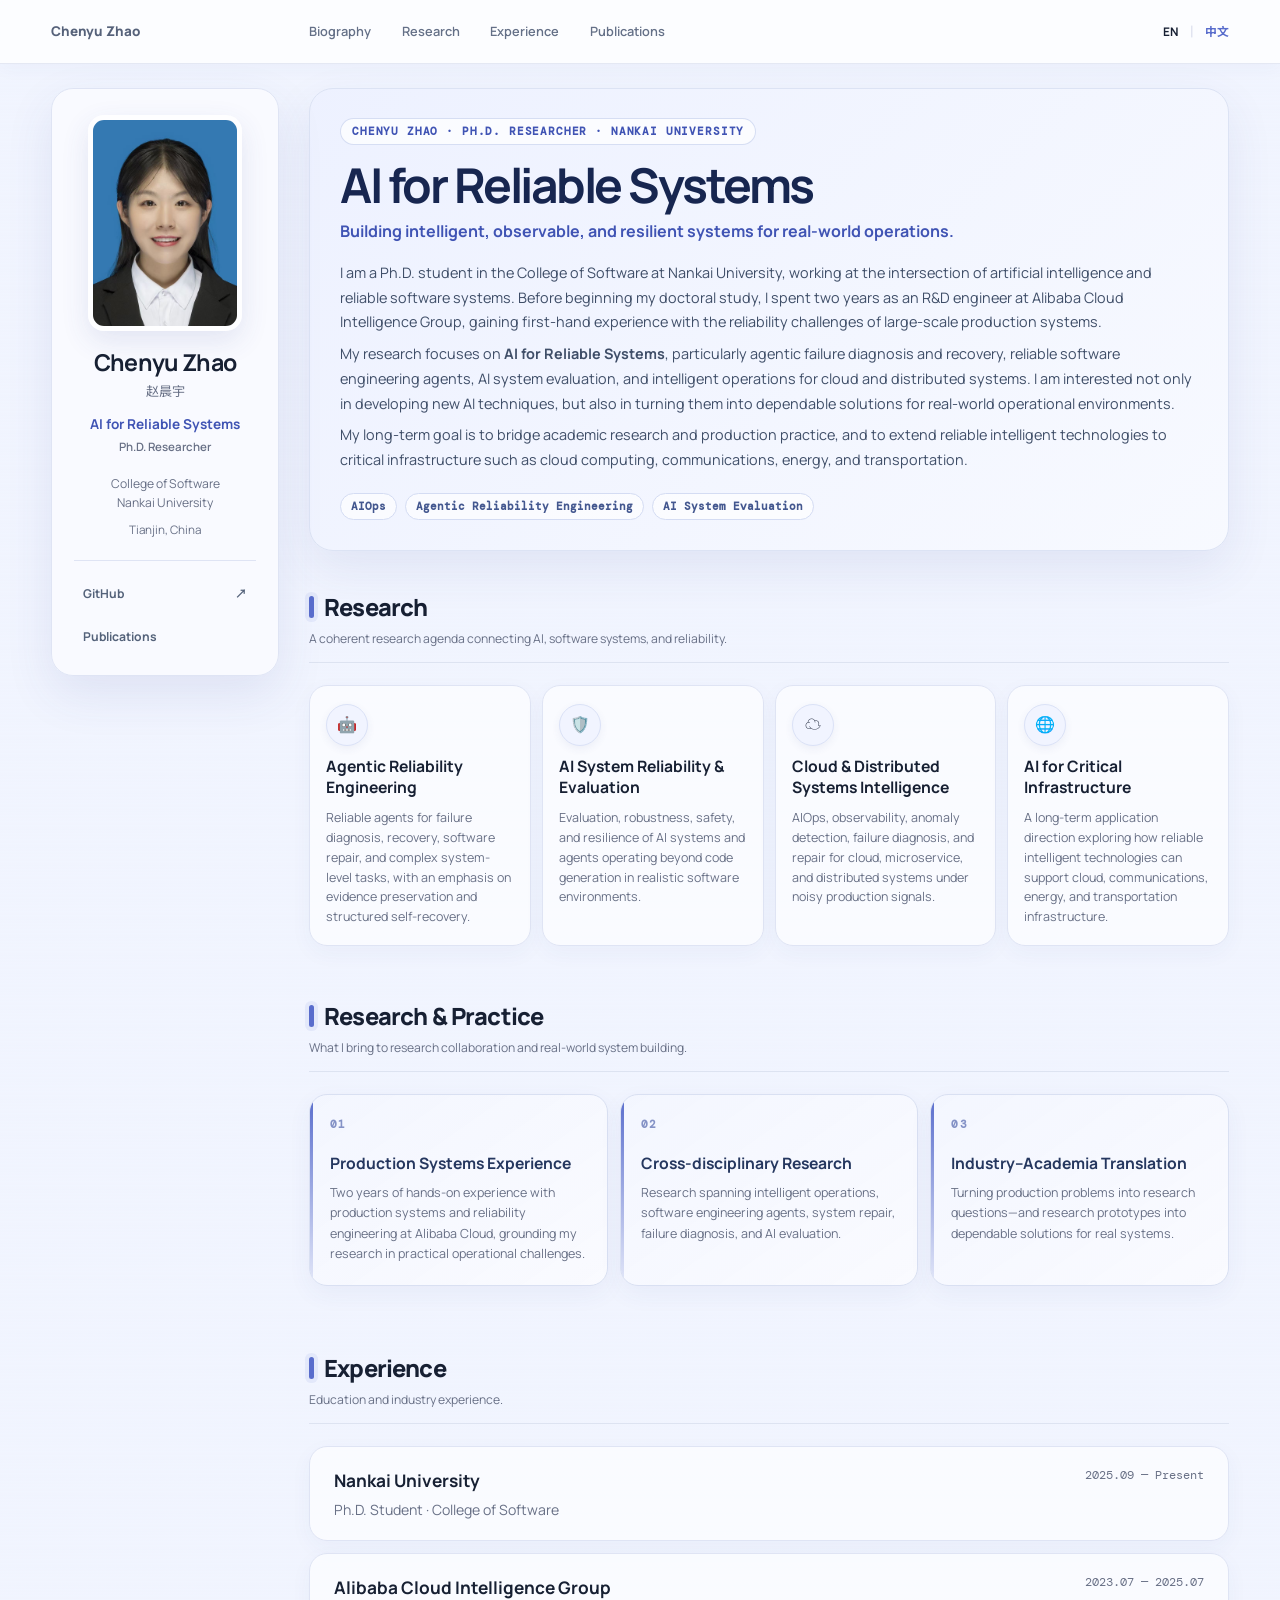
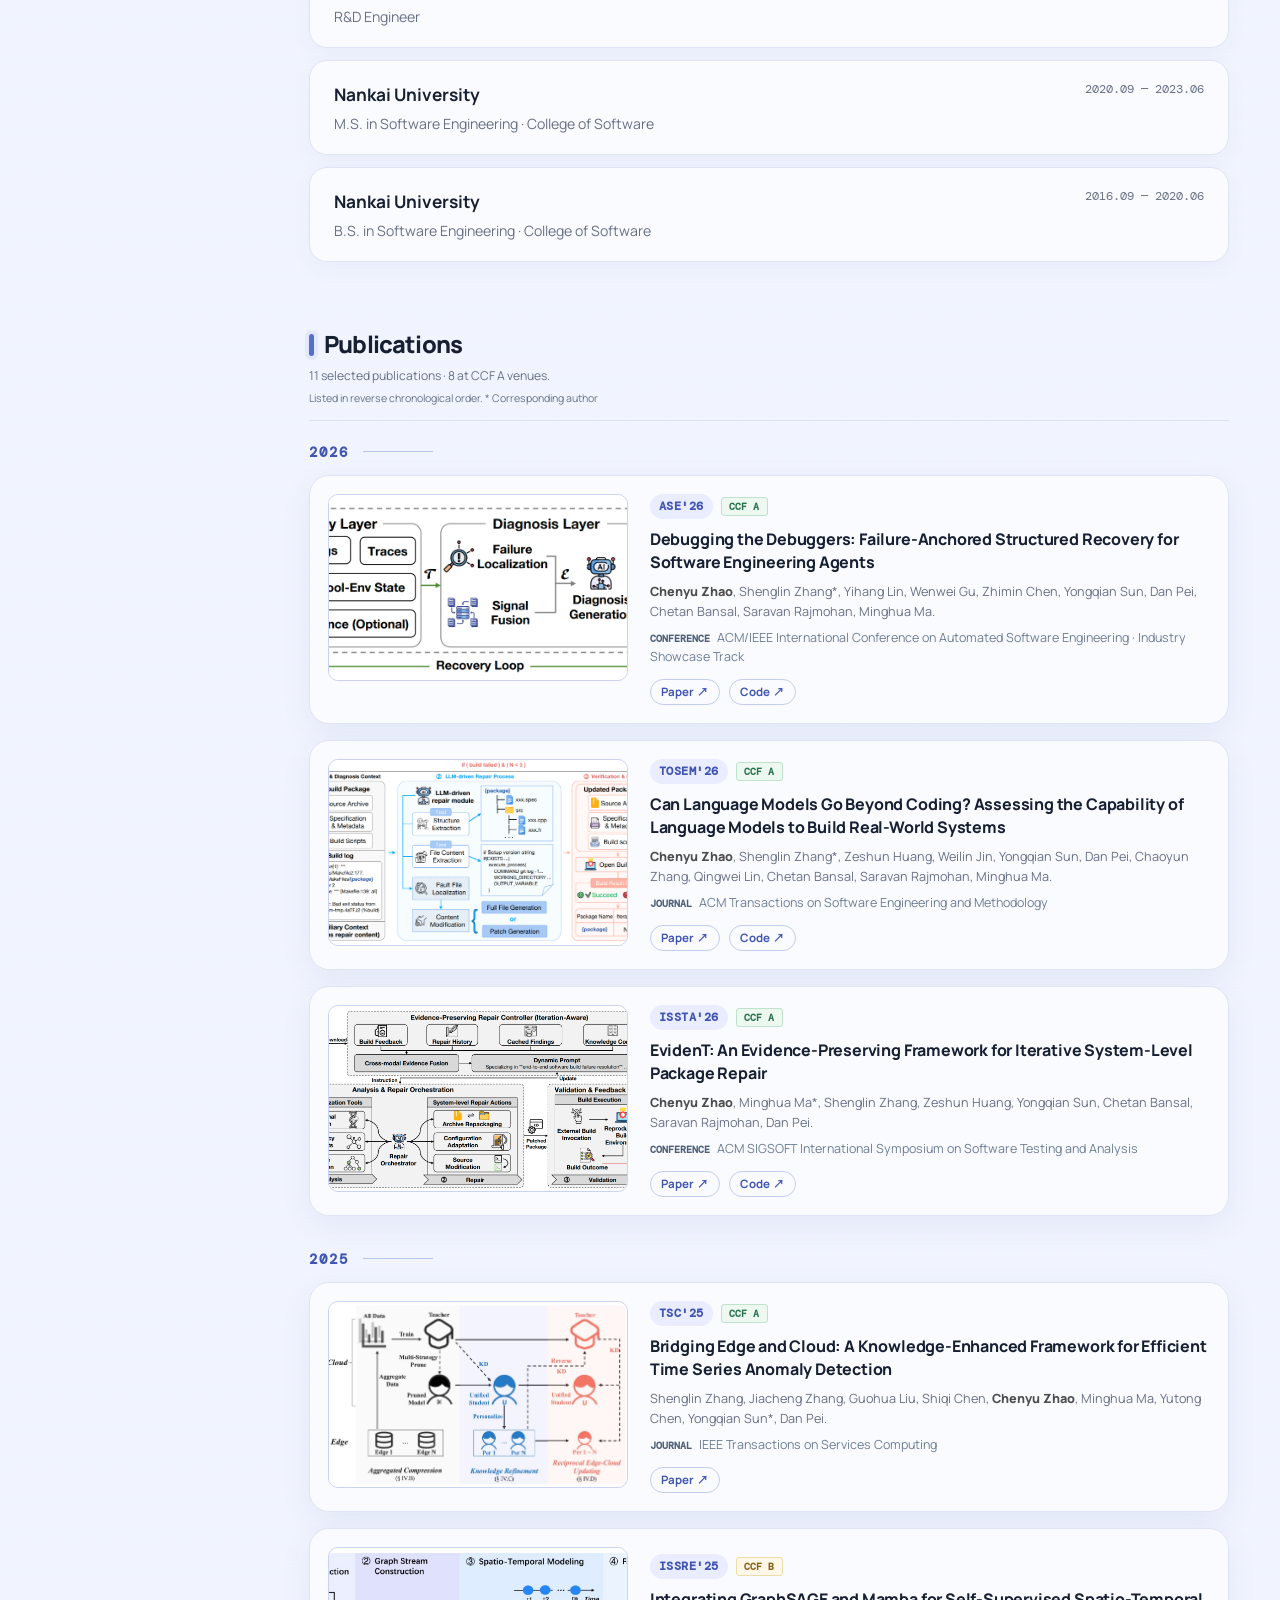
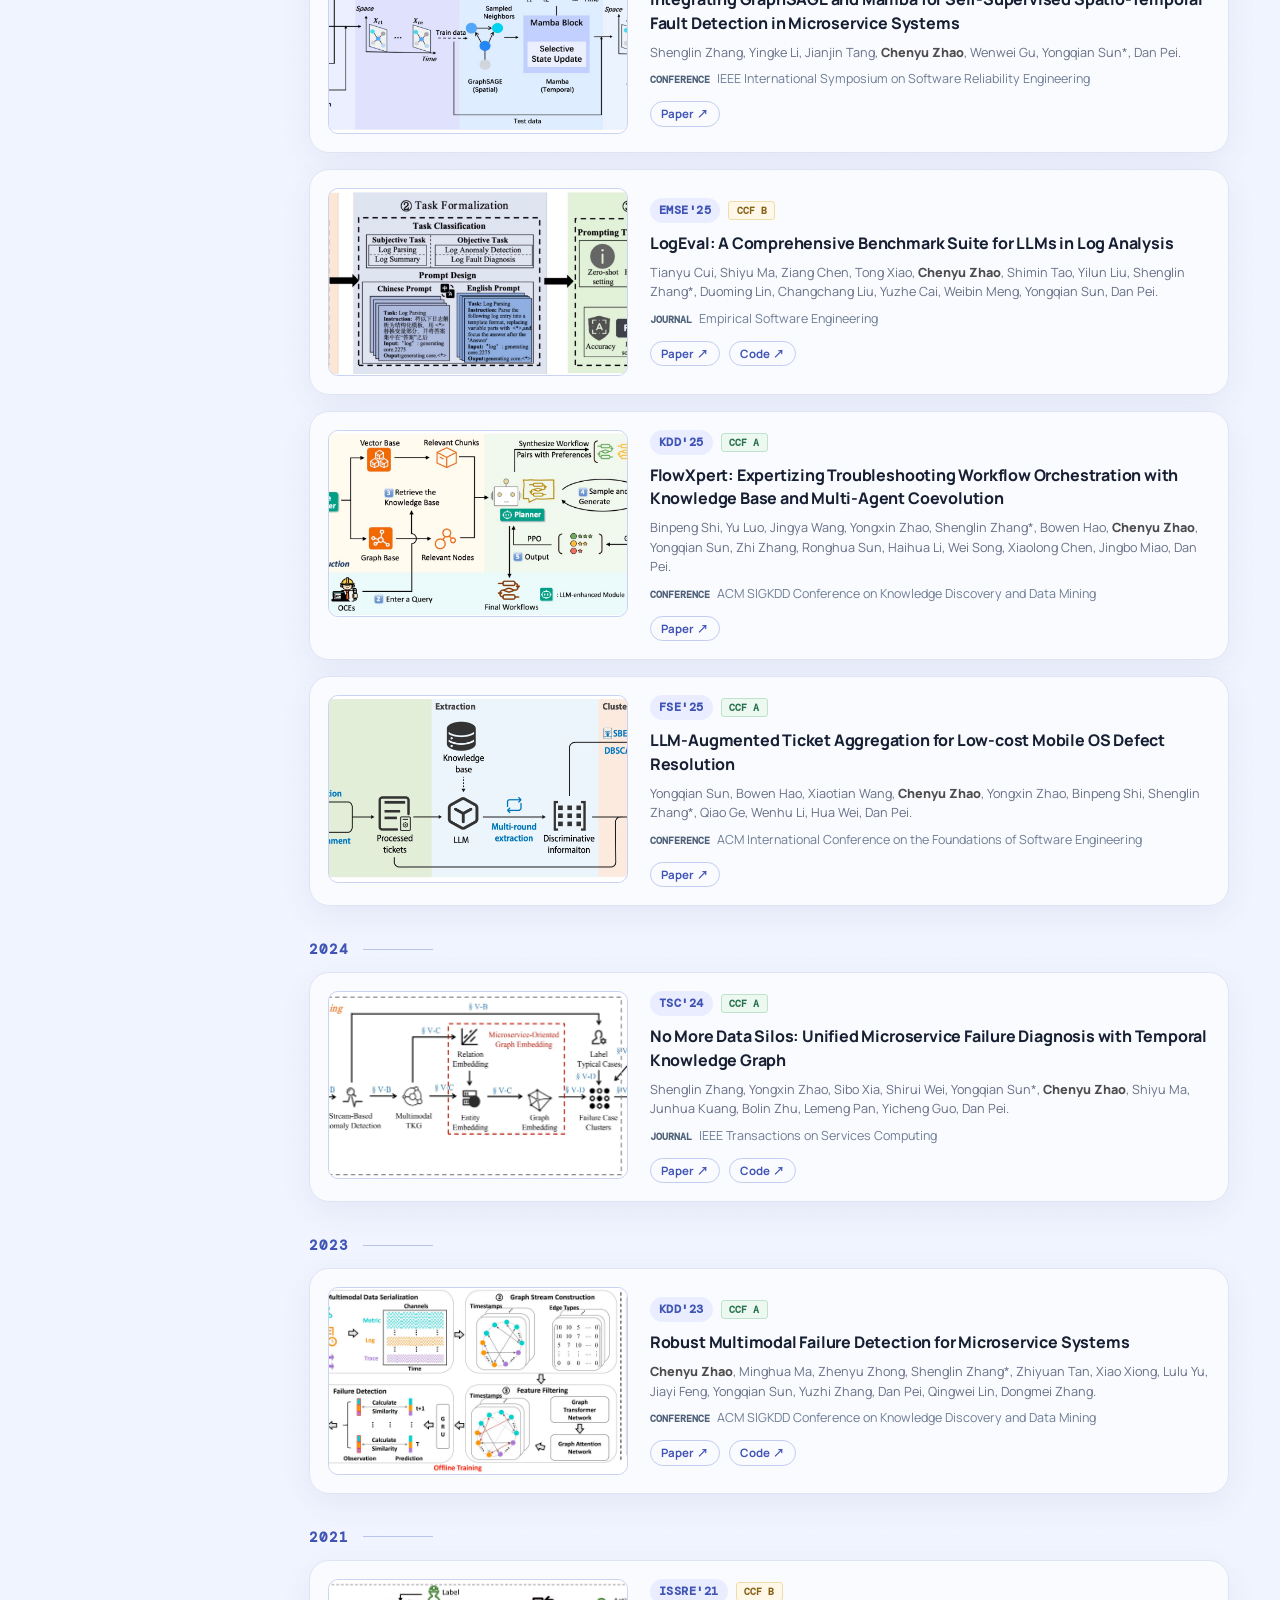
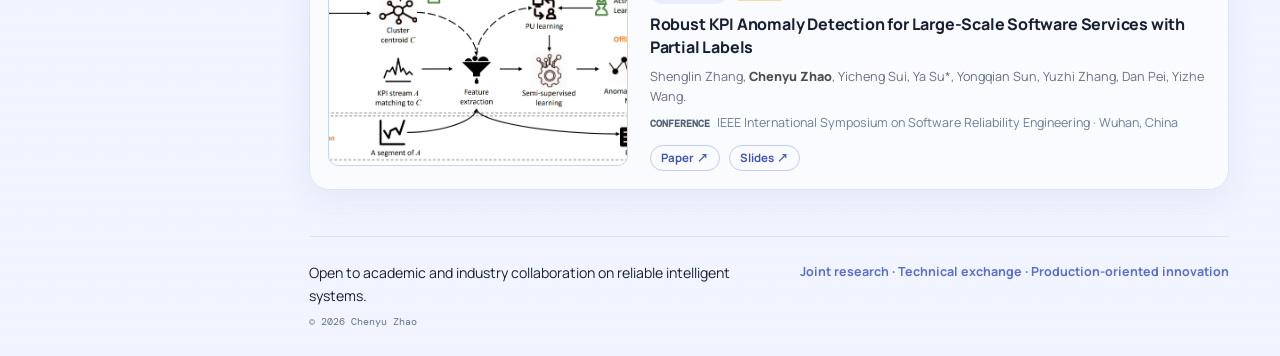
==== commit c8d79c3f: "Refine research identity and industry perspective" ====
--- a/index.html
+++ b/index.html
@@ -3,8 +3,8 @@
   <head>
     <meta charset="UTF-8" />
     <meta name="viewport" content="width=device-width, initial-scale=1.0" />
-    <meta name="description" content="Chenyu Zhao — Ph.D. student researching AIOps and AgentOps." />
-    <title>Chenyu Zhao | AIOps &amp; AgentOps</title>
+    <meta name="description" content="Chenyu Zhao — Ph.D. researcher working on AI for reliable systems, AIOps, agentic reliability engineering, and AI system evaluation." />
+    <title>Chenyu Zhao | AI for Reliable Systems</title>
     <link rel="alternate" hreflang="en" href="index.html" />
     <link rel="alternate" hreflang="zh-CN" href="zh.html" />
     <link rel="preconnect" href="https://fonts.googleapis.com" />
@@ -33,7 +33,8 @@
           <img src="assets/profile.jpg" alt="Portrait of Chenyu Zhao" />
           <h2>Chenyu Zhao</h2>
           <p class="sidebar-native-name">赵晨宇</p>
-          <p class="sidebar-role">Ph.D. Student</p>
+          <p class="sidebar-role">AI for Reliable Systems</p>
+          <p class="sidebar-position">Ph.D. Researcher</p>
           <p class="sidebar-affiliation">College of Software<br />Nankai University</p>
           <p class="sidebar-location">Tianjin, China</p>
         </div>
@@ -46,24 +47,40 @@
     <main id="top">
       <section class="hero" id="about">
         <div class="hero-copy">
-          <p class="eyebrow">Chenyu Zhao · Ph.D. Student · Nankai University</p>
-          <h1>Biography</h1>
-          <p class="intro">I am a Ph.D. student in the College of Software at Nankai University. Before starting my doctoral study, I worked as an R&amp;D engineer at Alibaba Cloud Intelligence Group.</p>
-          <p class="intro secondary-intro">My research interests include <strong>AIOps</strong> and <strong>AgentOps</strong>, with a focus on building intelligent systems that can diagnose, recover from, and learn through software failures.</p>
-          <p class="intro secondary-intro">My recent work explores reliable software engineering agents, system-level package repair, language-model-based system building, and failure diagnosis for large-scale software systems.</p>
+          <p class="eyebrow">Chenyu Zhao · Ph.D. Researcher · Nankai University</p>
+          <h1>AI for Reliable Systems</h1>
+          <p class="hero-subtitle">Building intelligent, observable, and resilient systems for real-world operations.</p>
+          <p class="intro">I am a Ph.D. student in the College of Software at Nankai University, working at the intersection of artificial intelligence and reliable software systems. Before beginning my doctoral study, I spent two years as an R&amp;D engineer at Alibaba Cloud Intelligence Group, gaining first-hand experience with the reliability challenges of large-scale production systems.</p>
+          <p class="intro secondary-intro">My research focuses on <strong>AI for Reliable Systems</strong>, particularly agentic failure diagnosis and recovery, reliable software engineering agents, AI system evaluation, and intelligent operations for cloud and distributed systems. I am interested not only in developing new AI techniques, but also in turning them into dependable solutions for real-world operational environments.</p>
+          <p class="intro secondary-intro">My long-term goal is to bridge academic research and production practice, and to extend reliable intelligent technologies to critical infrastructure such as cloud computing, communications, energy, and transportation.</p>
+          <div class="hero-tags" aria-label="Research focus">
+            <span>AIOps</span><span>Agentic Reliability Engineering</span><span>AI System Evaluation</span>
+          </div>
         </div>
       </section>
 
       <section class="section highlights" id="highlights">
         <div class="section-heading">
           <div class="section-label">Research</div>
-          <p class="section-summary">Reliability and autonomy for modern software systems.</p>
+          <p class="section-summary">A coherent research agenda connecting AI, software systems, and reliability.</p>
         </div>
         <div class="research-copy">
-          <article class="research-card"><span class="research-icon" aria-hidden="true">🎯</span><h3>Research Vision</h3><p>My research aims to improve the reliability and autonomy of modern software systems by combining software engineering, system operations, and artificial intelligence.</p></article>
-          <article class="research-card"><span class="research-icon" aria-hidden="true">🤖</span><h3>Reliable Software Agents</h3><p>I study how software engineering agents fail, how they can preserve useful evidence during execution, and how structured recovery mechanisms can help them complete complex real-world tasks.</p></article>
-          <article class="research-card"><span class="research-icon" aria-hidden="true">⚙️</span><h3>Operational Intelligence</h3><p>I work on failure detection, diagnosis, and repair for microservice and cloud systems, with an emphasis on practical methods that can operate under noisy and incomplete production signals.</p></article>
-          <article class="research-card"><span class="research-icon" aria-hidden="true">🧩</span><h3>System Building with LLMs</h3><p>I investigate whether language models can go beyond code generation to build, debug, and repair complete software systems.</p></article>
+          <article class="research-card"><span class="research-icon" aria-hidden="true">🤖</span><h3>Agentic Reliability Engineering</h3><p>Reliable agents for failure diagnosis, recovery, software repair, and complex system-level tasks, with an emphasis on evidence preservation and structured self-recovery.</p></article>
+          <article class="research-card"><span class="research-icon" aria-hidden="true">🛡️</span><h3>AI System Reliability &amp; Evaluation</h3><p>Evaluation, robustness, safety, and resilience of AI systems and agents operating beyond code generation in realistic software environments.</p></article>
+          <article class="research-card"><span class="research-icon" aria-hidden="true">☁️</span><h3>Cloud &amp; Distributed Systems Intelligence</h3><p>AIOps, observability, anomaly detection, failure diagnosis, and repair for cloud, microservice, and distributed systems under noisy production signals.</p></article>
+          <article class="research-card"><span class="research-icon" aria-hidden="true">🌐</span><h3>AI for Critical Infrastructure</h3><p>A long-term application direction exploring how reliable intelligent technologies can support cloud, communications, energy, and transportation infrastructure.</p></article>
+        </div>
+      </section>
+
+      <section class="section perspective-section" id="perspective">
+        <div class="section-heading">
+          <div class="section-label">Research &amp; Practice</div>
+          <p class="section-summary">What I bring to research collaboration and real-world system building.</p>
+        </div>
+        <div class="value-grid">
+          <article class="value-card"><span class="value-index">01</span><h3>Production Systems Experience</h3><p>Two years of hands-on experience with production systems and reliability engineering at Alibaba Cloud, grounding my research in practical operational challenges.</p></article>
+          <article class="value-card"><span class="value-index">02</span><h3>Cross-disciplinary Research</h3><p>Research spanning intelligent operations, software engineering agents, system repair, failure diagnosis, and AI evaluation.</p></article>
+          <article class="value-card"><span class="value-index">03</span><h3>Industry–Academia Translation</h3><p>Turning production problems into research questions—and research prototypes into dependable solutions for real systems.</p></article>
         </div>
       </section>
 
@@ -142,8 +159,8 @@
     </main>
 
     <footer id="contact">
-      <p>Open to research collaboration and conversation.</p>
-      <span class="contact-note">Contact details available upon request.</span>
+      <p>Open to academic and industry collaboration on reliable intelligent systems.</p>
+      <span class="contact-note">Joint research · Technical exchange · Production-oriented innovation</span>
       <span>© 2026 Chenyu Zhao</span>
     </footer>
     <script src="publications.js"></script>
--- a/styles.css
+++ b/styles.css
@@ -110,6 +110,7 @@
 .sidebar-profile h2 { margin: 0; font-size: 1.45rem; line-height: 1.2; letter-spacing: -.035em; }
 .sidebar-native-name { margin: 5px 0 0; color: var(--muted); font-size: .82rem; }
 .sidebar-role { margin: 10px 0 0; color: var(--accent-dark); font-size: .85rem; font-weight: 700; }
+.sidebar-position { margin: 3px 0 0; color: var(--muted); font-size: .72rem; font-weight: 600; }
 .sidebar-affiliation { margin: 19px 0 0; color: var(--muted); font-size: .76rem; line-height: 1.55; }
 .sidebar-location { margin: 8px 0 0; color: var(--muted); font-size: .73rem; }
 .sidebar-links {
@@ -140,9 +141,12 @@
   box-shadow: 0 18px 48px rgba(54, 72, 148, .09);
 }
 .eyebrow { display: inline-flex; margin: 0; padding: 6px 11px; color: var(--accent-dark); background: rgba(255, 255, 255, .72); border: 1px solid rgba(210, 219, 242, .9); border-radius: 999px; font: 600 .66rem "DM Mono", monospace; letter-spacing: .08em; text-transform: uppercase; }
-.hero h1 { margin: 15px 0 18px; font-size: clamp(1.9rem, 3.2vw, 2.35rem); line-height: 1.08; letter-spacing: -.045em; }
+.hero h1 { max-width: 760px; margin: 15px 0 8px; color: #172650; font-size: clamp(2.15rem, 4vw, 3rem); line-height: 1.06; letter-spacing: -.052em; }
+.hero-subtitle { max-width: 760px; margin: 0 0 18px; color: var(--accent-dark); font-size: 1rem; line-height: 1.5; font-weight: 700; }
 .intro { max-width: 860px; margin: 12px 0 0; color: #3f4e68; font-size: .9rem; line-height: 1.72; }
 .secondary-intro { margin-top: 7px; }
+.hero-tags { display: flex; flex-wrap: wrap; gap: 8px; margin-top: 20px; }
+.hero-tags span { padding: 6px 10px; color: #43578f; background: rgba(255, 255, 255, .66); border: 1px solid #d4dcf3; border-radius: 999px; font: 600 .66rem "DM Mono", monospace; }
 .section {
   padding: 34px 0;
   border-top: 0;
@@ -176,6 +180,24 @@
 .research-icon { grid-column: 1; grid-row: 1; width: 42px; height: 42px; font-size: 1rem; }
 .research-card h3 { grid-column: 1; grid-row: 2; margin: 0; color: var(--ink); font-size: .98rem; line-height: 1.35; }
 .research-card p { grid-column: 1; grid-row: 3; margin: 0; color: var(--muted); font-size: .78rem; line-height: 1.58; }
+
+.perspective-section { padding-top: 22px; }
+.value-grid { display: grid; grid-template-columns: repeat(3, minmax(0, 1fr)); gap: 12px; }
+.value-card {
+  position: relative;
+  min-width: 0;
+  padding: 22px 20px 21px;
+  overflow: hidden;
+  background: linear-gradient(145deg, rgba(244, 247, 255, .94), rgba(250, 251, 255, .9));
+  border: 1px solid #d9e0f2;
+  border-radius: 18px;
+  box-shadow: 0 8px 24px rgba(54, 72, 148, .055);
+  transition: transform .25s ease, border-color .25s ease, box-shadow .25s ease;
+}
+.value-index { display: block; margin-bottom: 22px; color: #8492c6; font: 700 .7rem "DM Mono", monospace; letter-spacing: .12em; }
+.value-card h3 { margin: 0 0 9px; color: #25375f; font-size: .98rem; line-height: 1.35; }
+.value-card p { margin: 0; color: var(--muted); font-size: .78rem; line-height: 1.62; }
+.value-card:after { content: ""; position: absolute; inset: 0 auto 0 0; width: 3px; background: linear-gradient(180deg, var(--accent), rgba(89, 109, 204, .12)); }
 
 .timeline { display: grid; gap: 12px; }
 .timeline article {
@@ -283,6 +305,7 @@
 
 @media (hover: hover) and (pointer: fine) {
   .research-card:hover,
+  .value-card:hover,
   .timeline article:hover {
     transform: translateY(-3px);
     border-color: #c1cbef;
@@ -306,12 +329,14 @@
 
 @media (prefers-reduced-motion: reduce) {
   .research-card,
+  .value-card,
   .timeline article,
   .publication,
   .publication-figure img,
   .figure-placeholder,
   .publication-venue { transition: none; }
   .research-card:hover,
+  .value-card:hover,
   .timeline article:hover,
   .publication:hover,
   .publication:focus-within,
@@ -353,12 +378,13 @@
   .topbar-lang { flex: 0 0 auto; grid-column: auto; grid-row: auto; justify-self: auto; }
   .site-header { position: static; width: 100%; height: auto; overflow: visible; border: 0; border-bottom: 1px solid var(--line); border-radius: 0; box-shadow: none; }
   .header-inner { min-height: auto; padding: 18px 24px 15px; display: grid; grid-template-columns: 92px 1fr max-content; gap: 12px 18px; }
-  .sidebar-profile { grid-column: 1 / 3; display: grid; grid-template-columns: 92px 1fr; grid-template-rows: repeat(5, auto); column-gap: 18px; margin-top: 3px; text-align: left; align-items: start; }
-  .sidebar-profile img { grid-column: 1; grid-row: 1 / 6; width: 92px; margin: 0; border-radius: 6px; }
+  .sidebar-profile { grid-column: 1 / 3; display: grid; grid-template-columns: 92px 1fr; grid-template-rows: repeat(6, auto); column-gap: 18px; margin-top: 3px; text-align: left; align-items: start; }
+  .sidebar-profile img { grid-column: 1; grid-row: 1 / 7; width: 92px; margin: 0; border-radius: 6px; }
   .sidebar-profile h2 { grid-column: 2; margin-top: 1px; font-size: 1.18rem; }
-  .sidebar-native-name, .sidebar-role, .sidebar-affiliation, .sidebar-location { grid-column: 2; }
+  .sidebar-native-name, .sidebar-role, .sidebar-position, .sidebar-affiliation, .sidebar-location { grid-column: 2; }
   .sidebar-native-name { margin-top: 2px; font-size: .72rem; }
   .sidebar-role { margin-top: 5px; font-size: .78rem; }
+  .sidebar-position { margin-top: 2px; font-size: .67rem; }
   .sidebar-affiliation { margin-top: 7px; font-size: .7rem; line-height: 1.45; }
   .sidebar-location { margin-top: 3px; font-size: .67rem; }
   .sidebar-links { grid-column: 1 / -1; margin-top: 2px; padding-top: 12px; flex-direction: row; justify-content: flex-start; gap: 12px; font-size: .72rem; }
@@ -379,6 +405,7 @@
   .section-heading { margin-bottom: 16px; }
   .section-label { font-size: 1.3rem; }
   .research-copy { grid-template-columns: minmax(0, 1fr); }
+  .value-grid { grid-template-columns: minmax(0, 1fr); }
   .research-card { grid-template-columns: 40px minmax(0, 1fr); grid-template-rows: auto 1fr; align-items: start; padding: 15px 16px; }
   .research-icon { grid-column: 1; grid-row: 1 / span 2; width: 40px; height: 40px; }
   .research-card h3 { grid-column: 2; grid-row: 1; margin-bottom: 4px; }
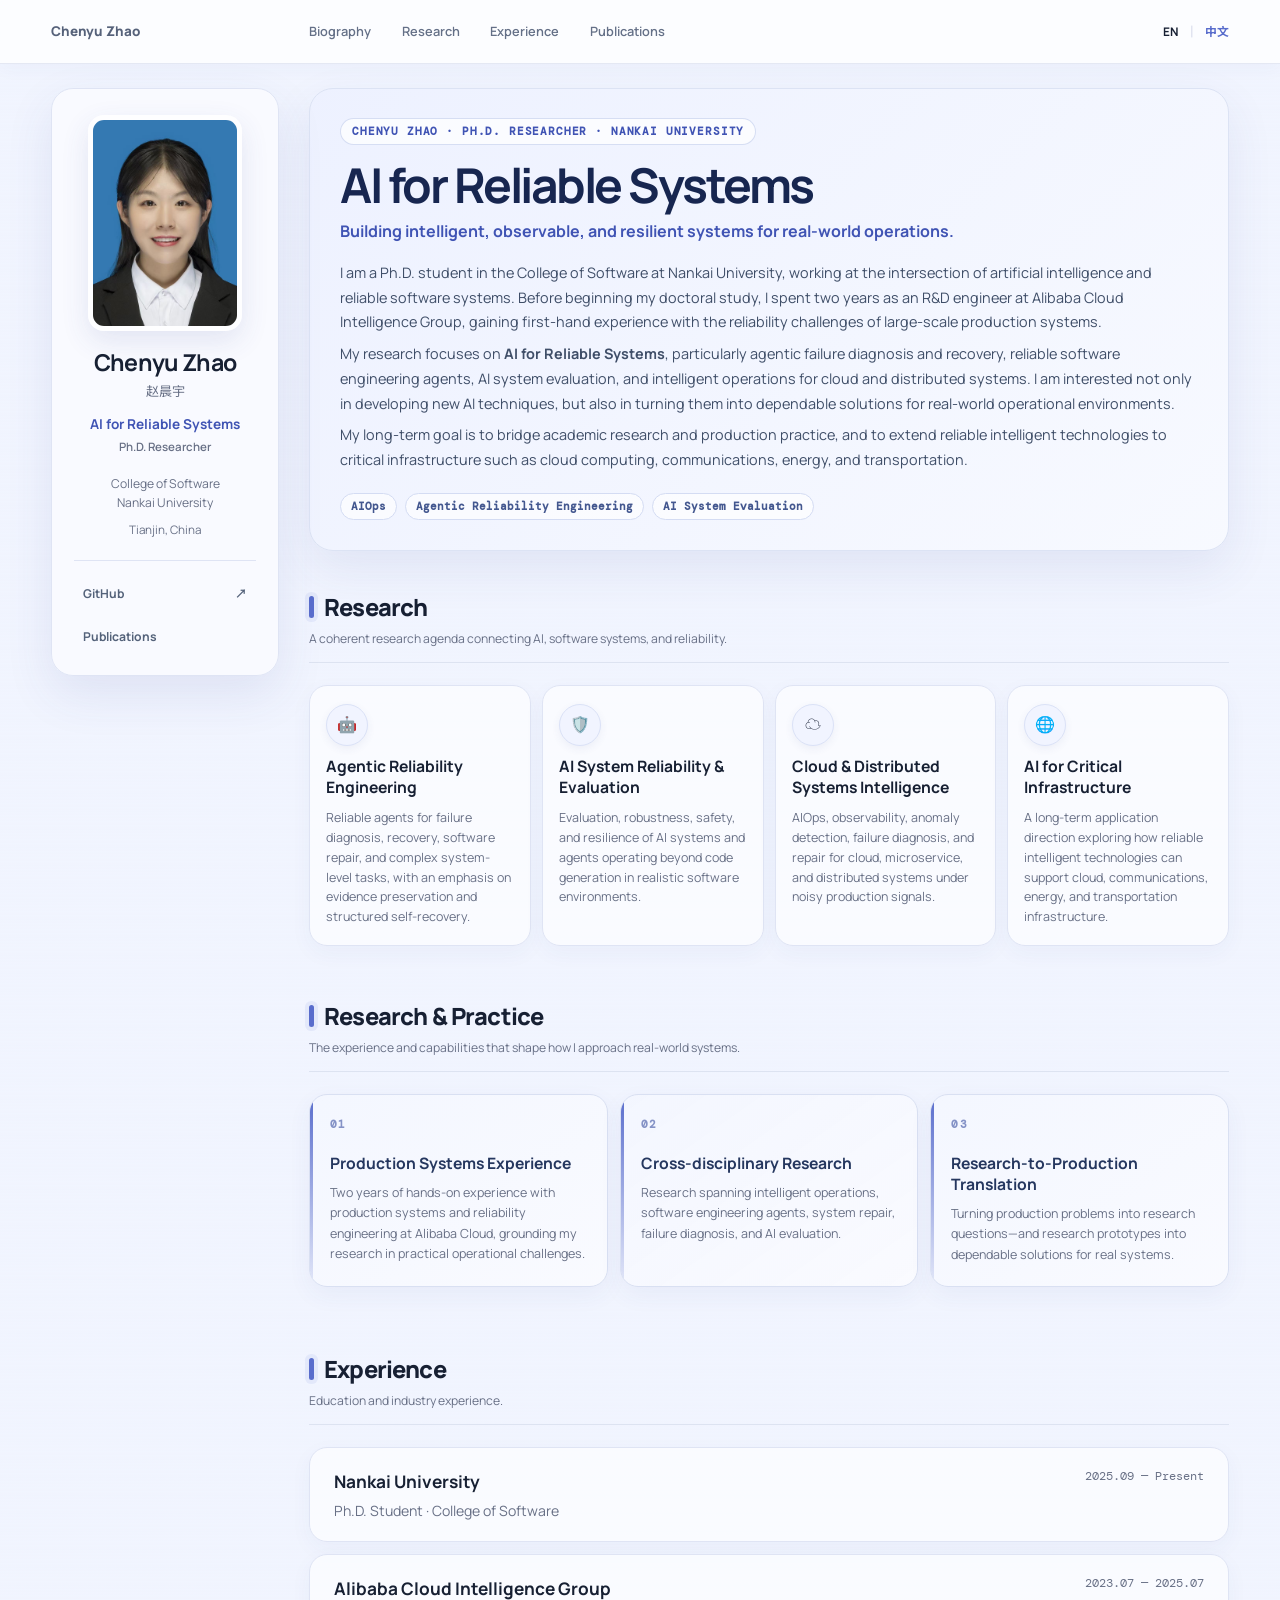
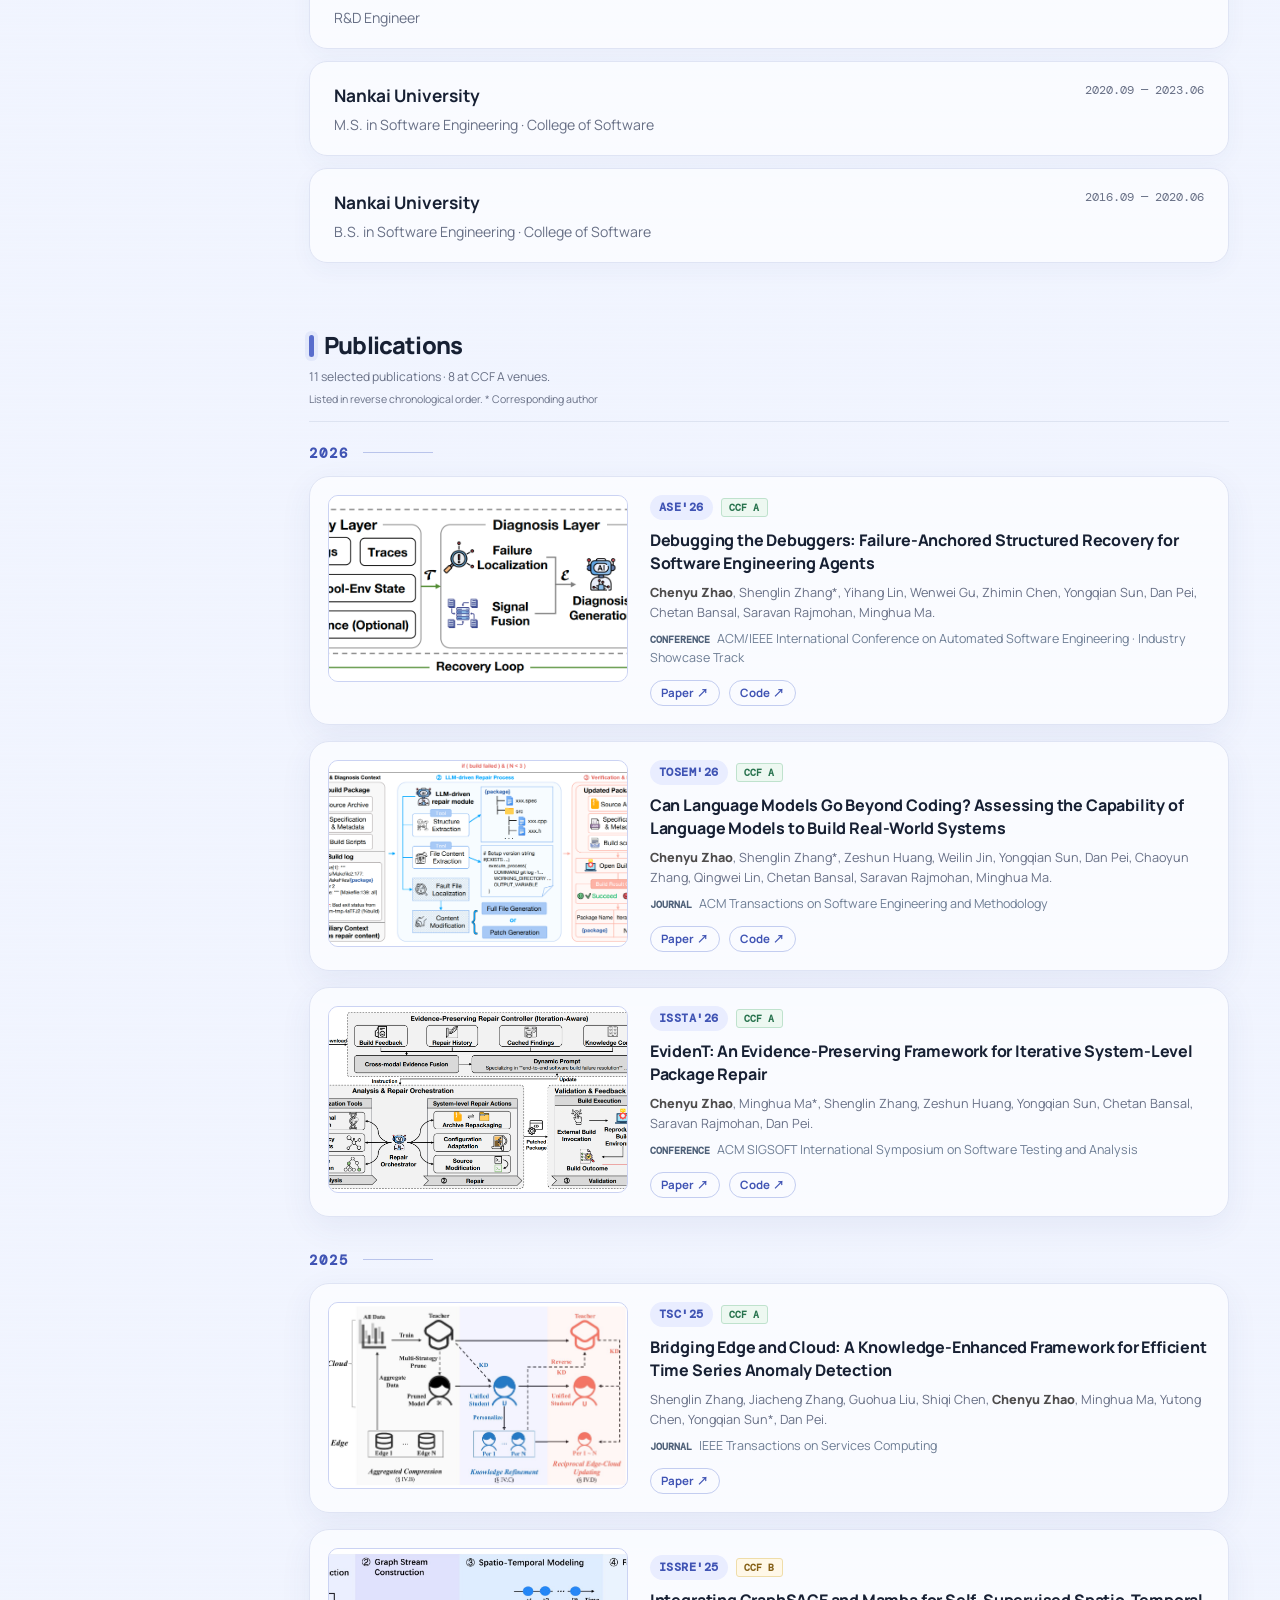
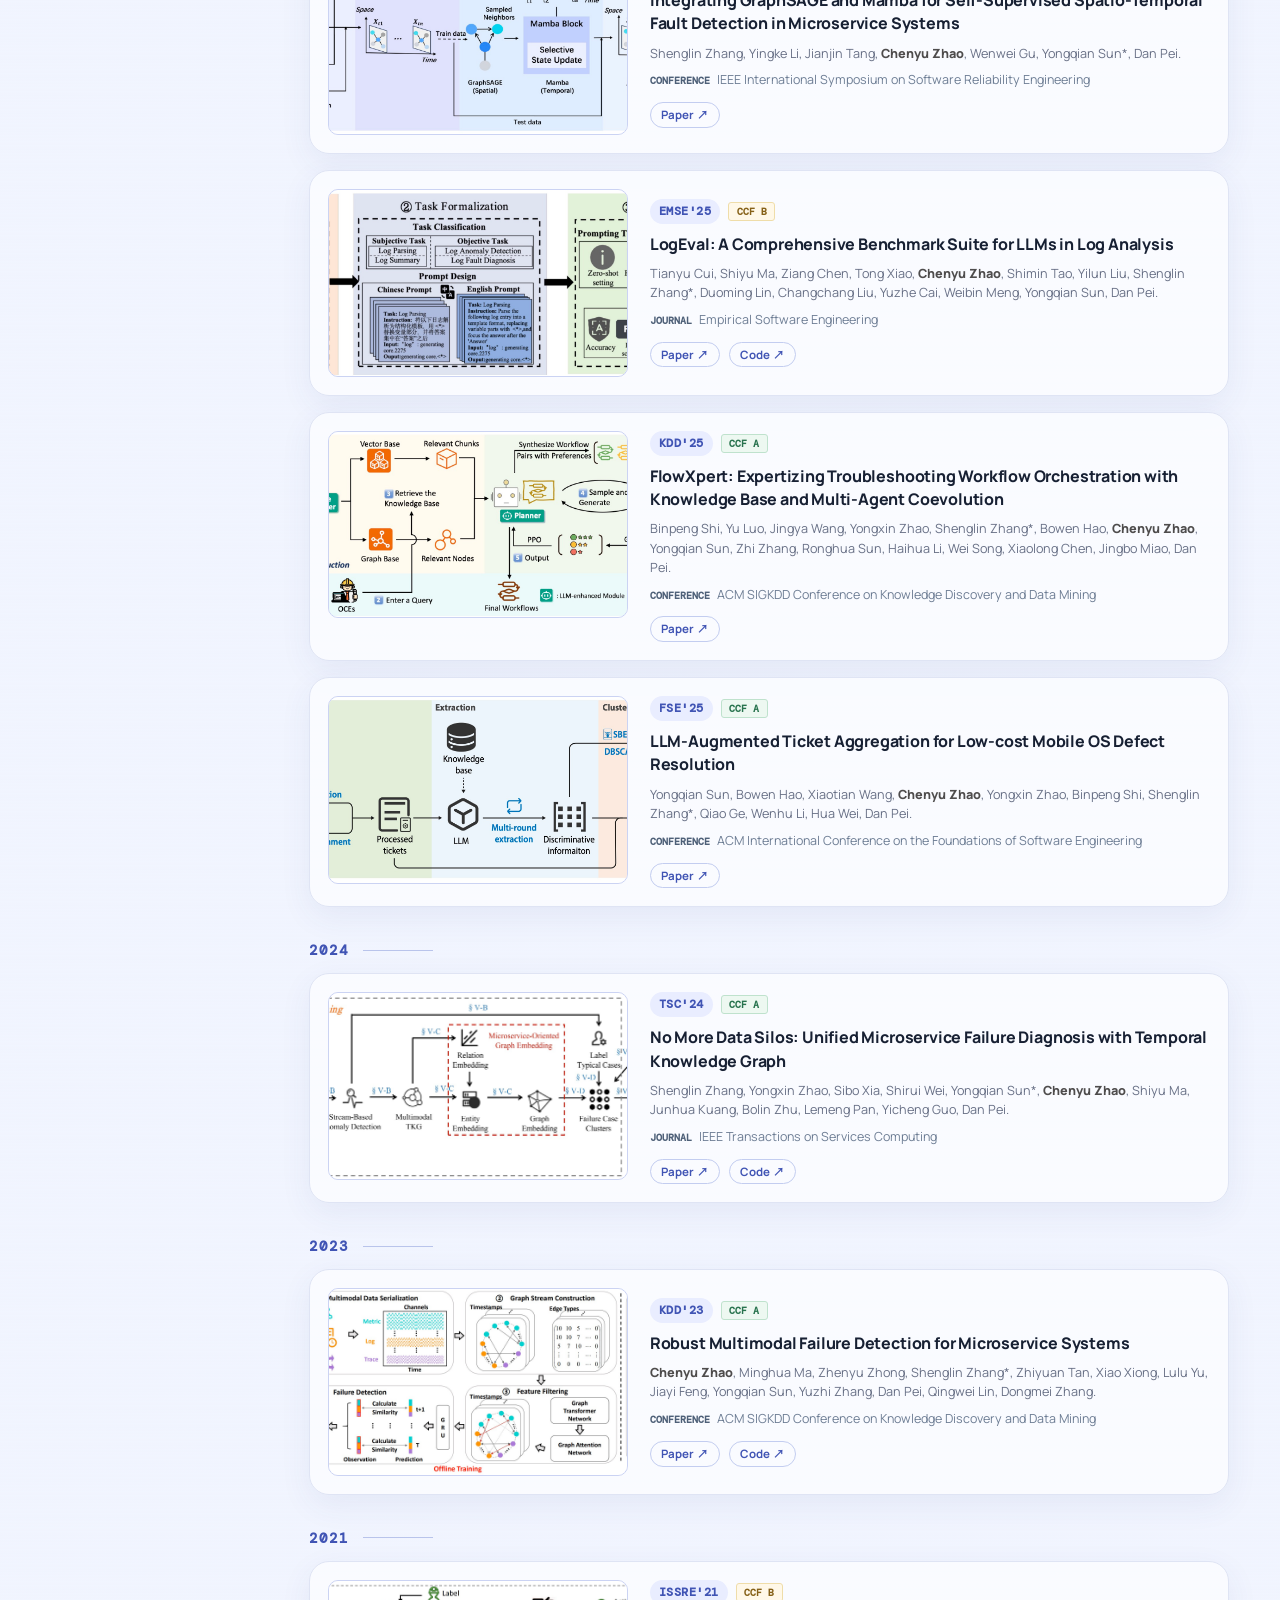
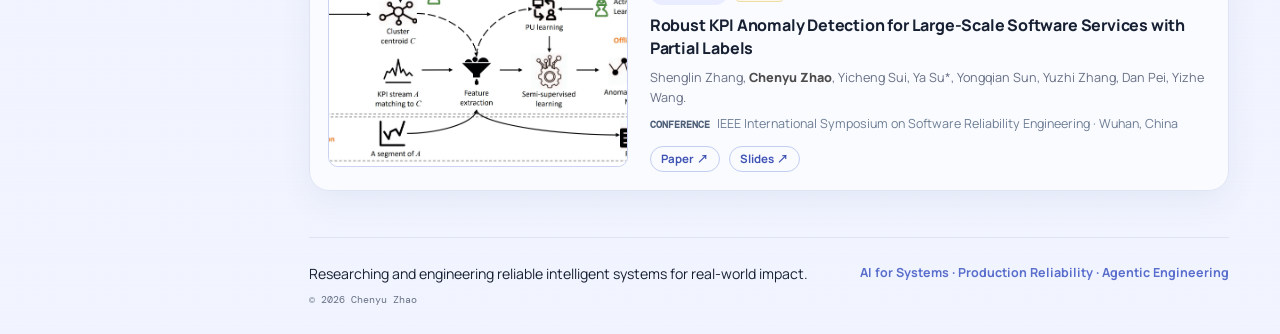
==== commit 4ee42524: "Reframe homepage around personal strengths" ====
--- a/index.html
+++ b/index.html
@@ -75,12 +75,12 @@
       <section class="section perspective-section" id="perspective">
         <div class="section-heading">
           <div class="section-label">Research &amp; Practice</div>
-          <p class="section-summary">What I bring to research collaboration and real-world system building.</p>
+          <p class="section-summary">The experience and capabilities that shape how I approach real-world systems.</p>
         </div>
         <div class="value-grid">
           <article class="value-card"><span class="value-index">01</span><h3>Production Systems Experience</h3><p>Two years of hands-on experience with production systems and reliability engineering at Alibaba Cloud, grounding my research in practical operational challenges.</p></article>
           <article class="value-card"><span class="value-index">02</span><h3>Cross-disciplinary Research</h3><p>Research spanning intelligent operations, software engineering agents, system repair, failure diagnosis, and AI evaluation.</p></article>
-          <article class="value-card"><span class="value-index">03</span><h3>Industry–Academia Translation</h3><p>Turning production problems into research questions—and research prototypes into dependable solutions for real systems.</p></article>
+          <article class="value-card"><span class="value-index">03</span><h3>Research-to-Production Translation</h3><p>Turning production problems into research questions—and research prototypes into dependable solutions for real systems.</p></article>
         </div>
       </section>
 
@@ -159,8 +159,8 @@
     </main>
 
     <footer id="contact">
-      <p>Open to academic and industry collaboration on reliable intelligent systems.</p>
-      <span class="contact-note">Joint research · Technical exchange · Production-oriented innovation</span>
+      <p>Researching and engineering reliable intelligent systems for real-world impact.</p>
+      <span class="contact-note">AI for Systems · Production Reliability · Agentic Engineering</span>
       <span>© 2026 Chenyu Zhao</span>
     </footer>
     <script src="publications.js"></script>
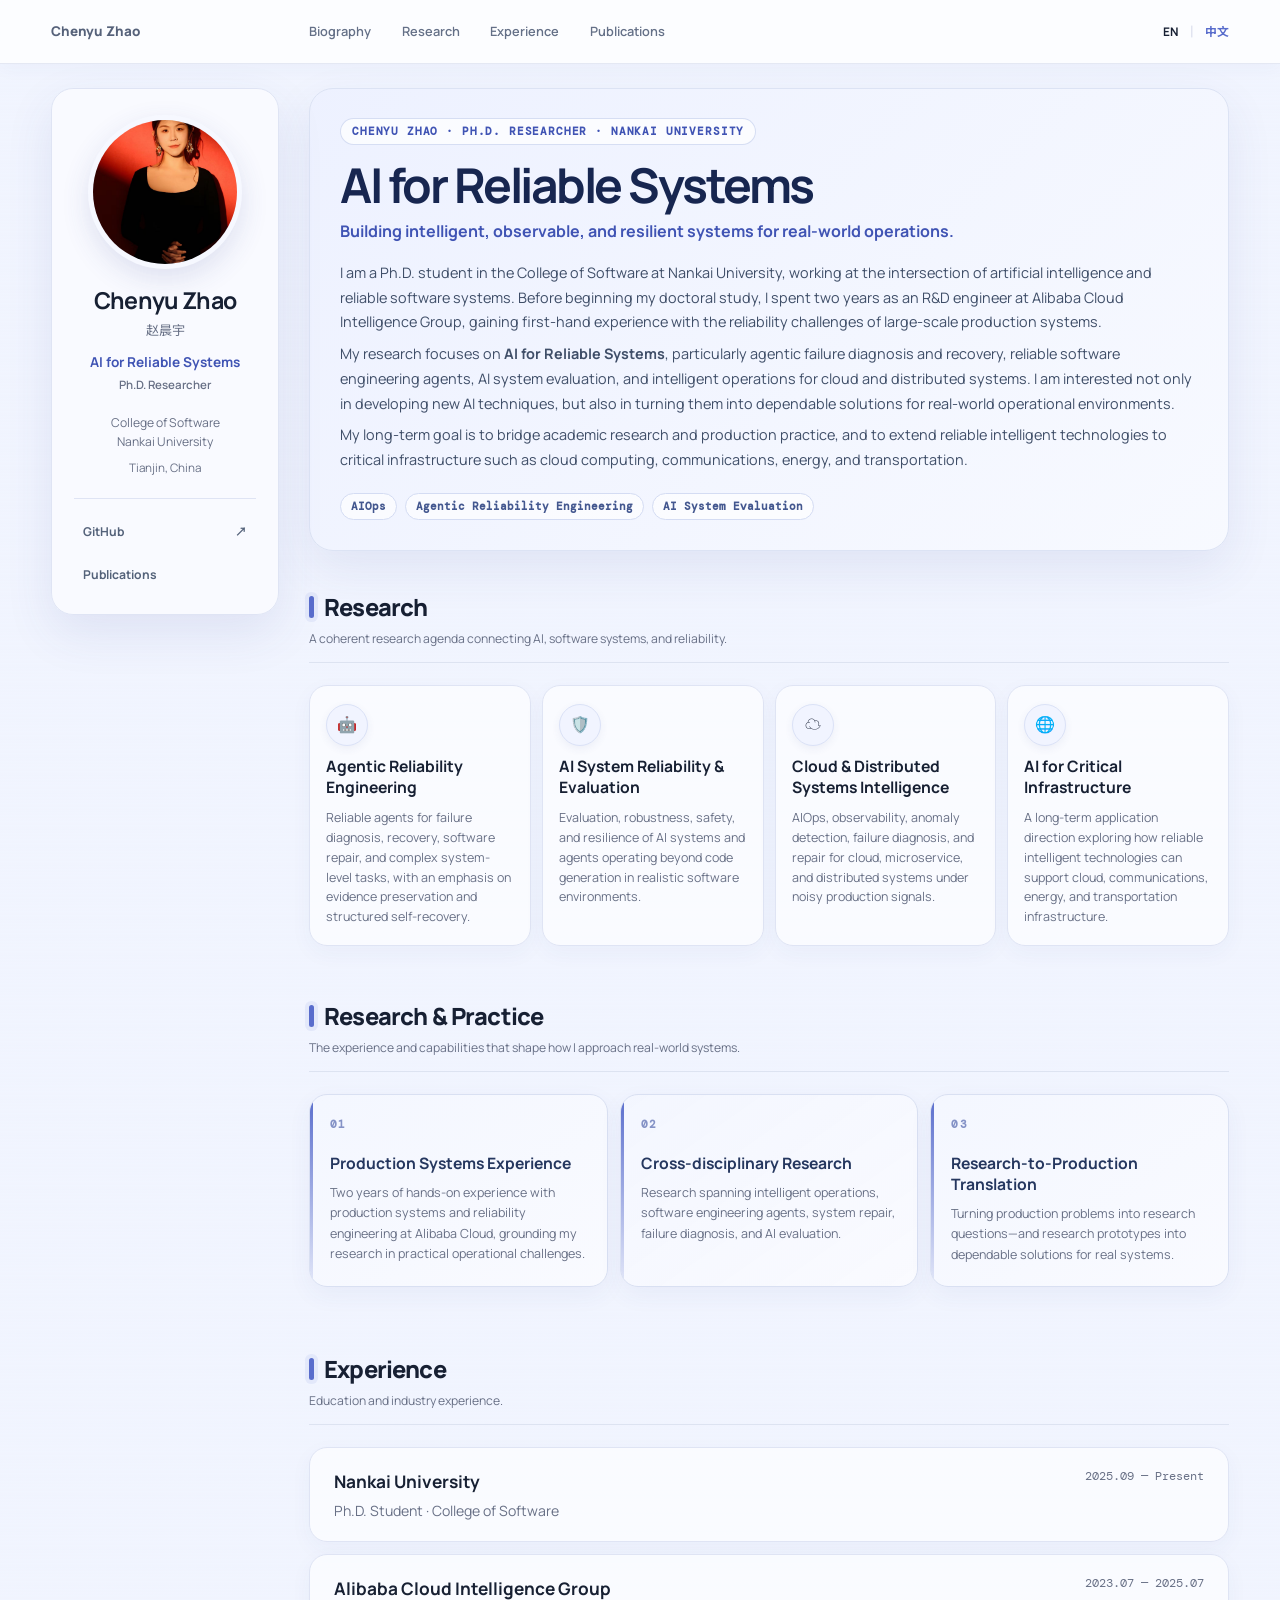
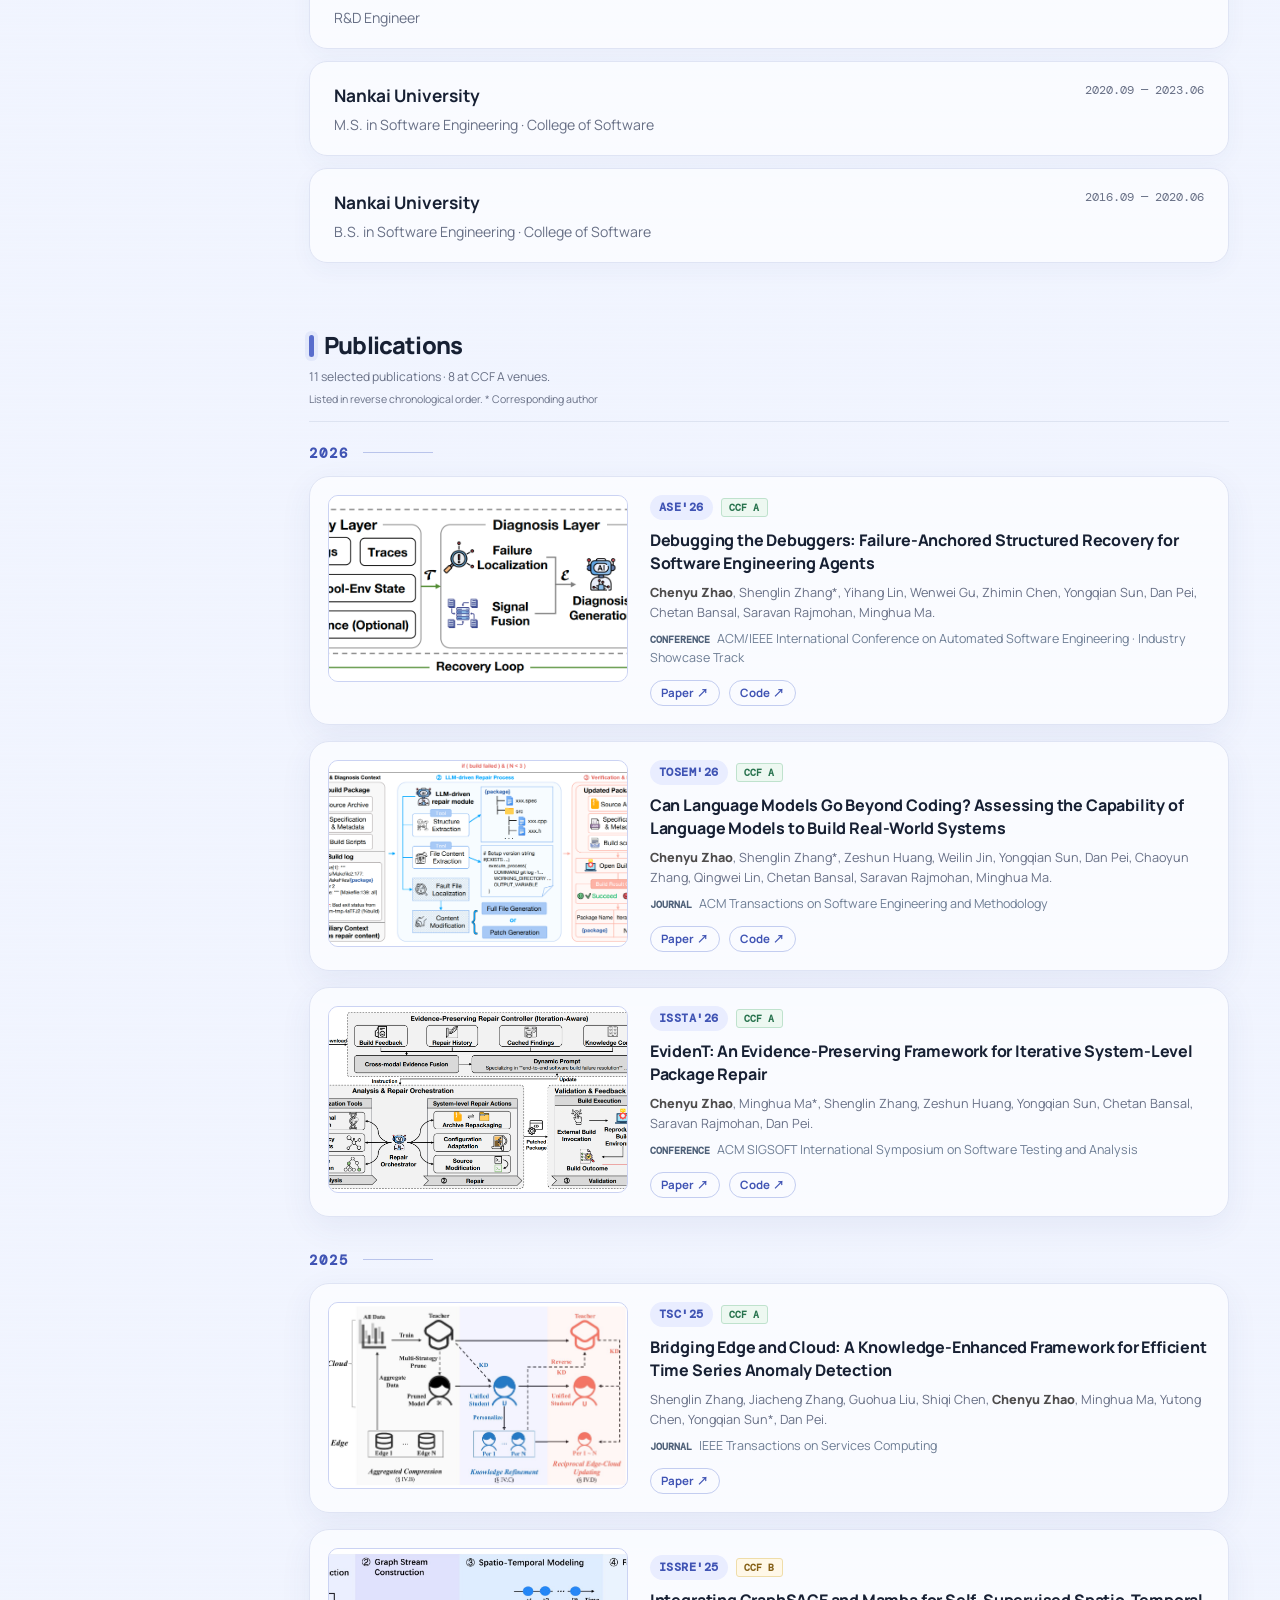
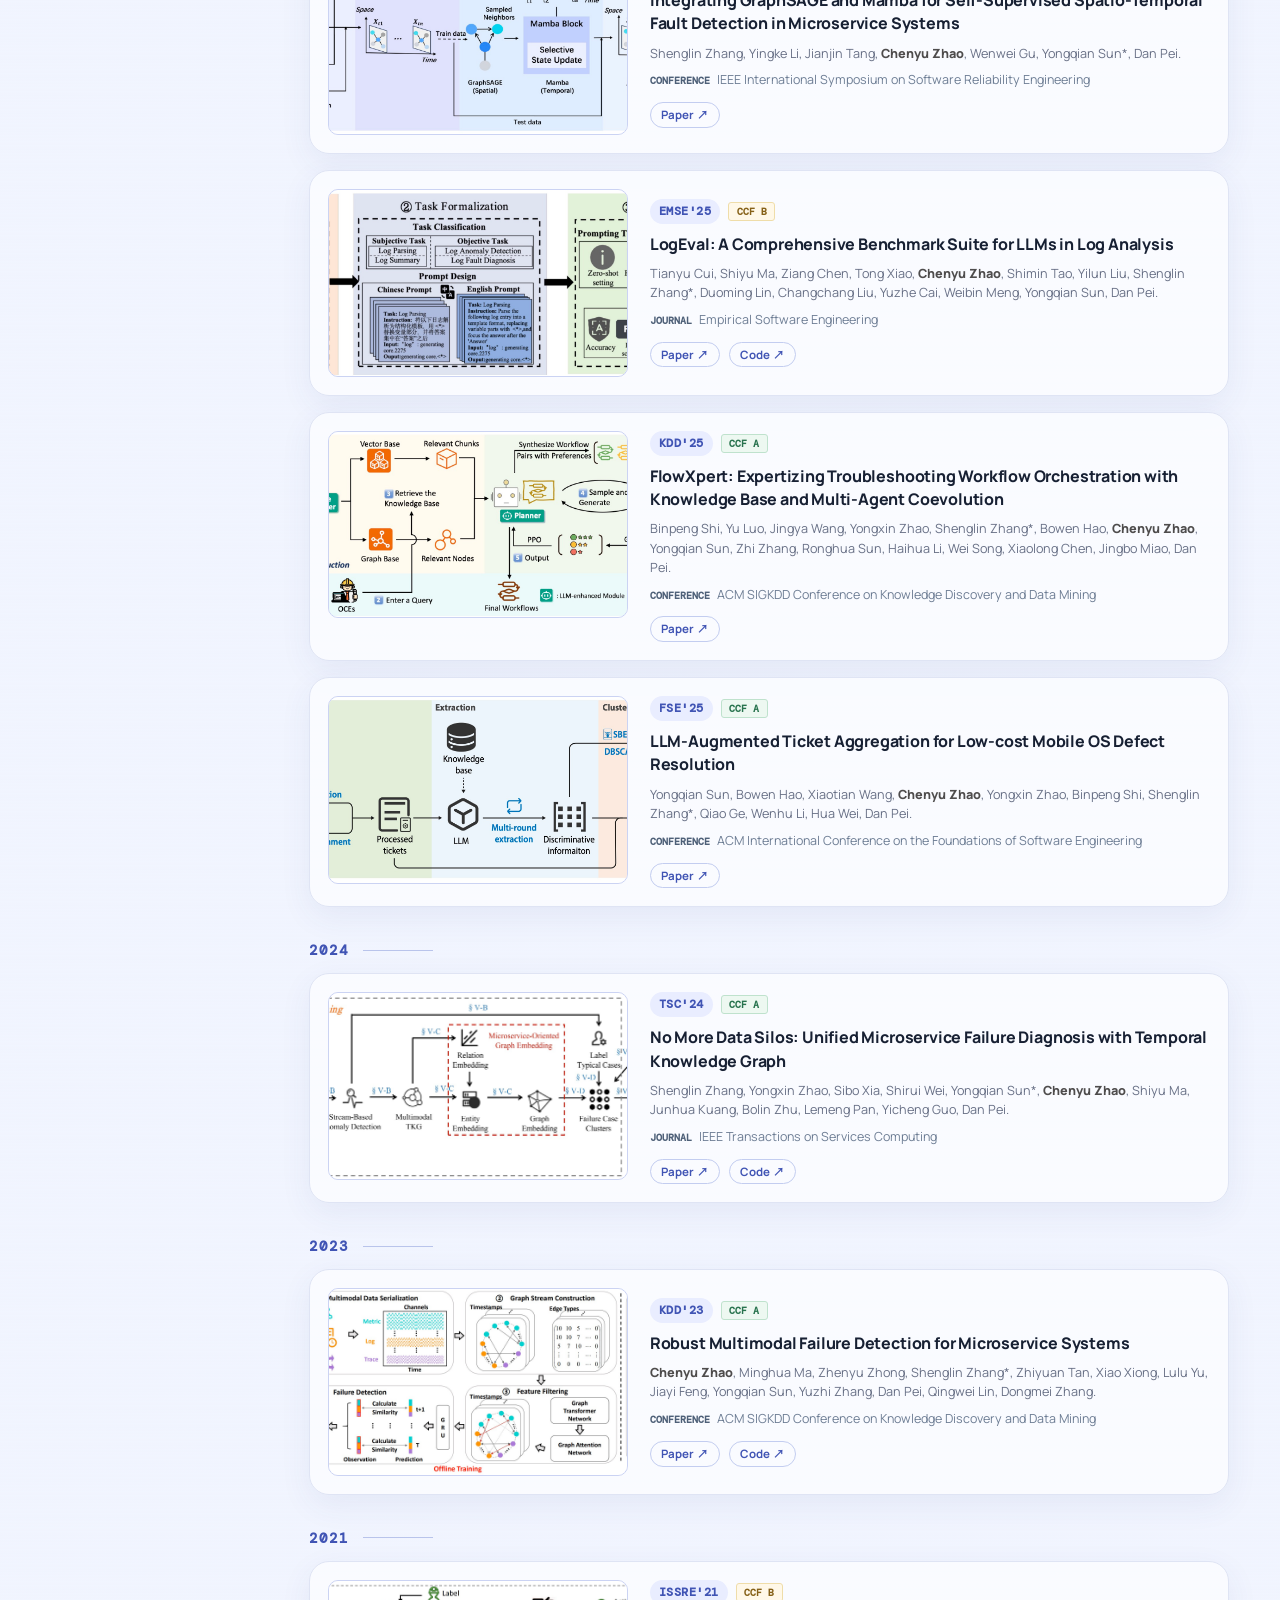
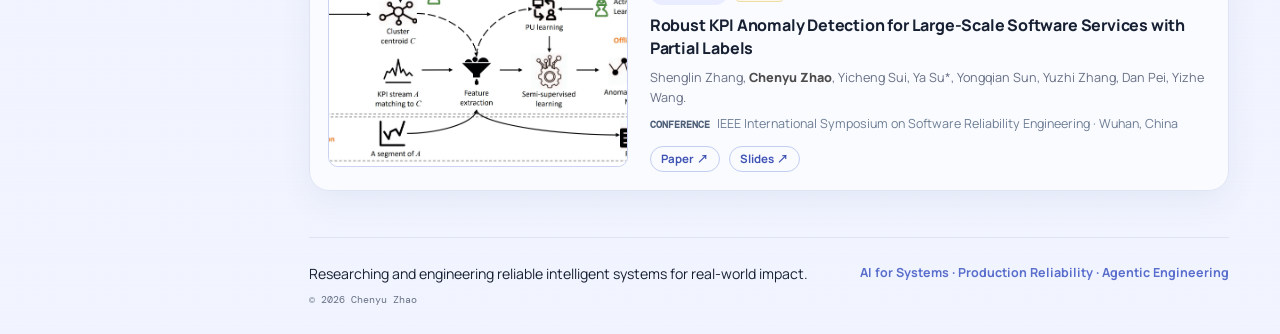
==== commit 9b00fe1f: "Use circular portrait profile image" ====
--- a/index.html
+++ b/index.html
@@ -30,7 +30,7 @@
     <header class="site-header">
       <div class="header-inner">
         <div class="sidebar-profile">
-          <img src="assets/profile.jpg" alt="Portrait of Chenyu Zhao" />
+          <div class="profile-photo"><img src="assets/profile-portrait.jpg" alt="Portrait of Chenyu Zhao" /></div>
           <h2>Chenyu Zhao</h2>
           <p class="sidebar-native-name">赵晨宇</p>
           <p class="sidebar-role">AI for Reliable Systems</p>
--- a/styles.css
+++ b/styles.css
@@ -106,7 +106,8 @@
   align-items: stretch;
 }
 .sidebar-profile { margin-top: 0; text-align: center; }
-.sidebar-profile img { display: block; width: 154px; aspect-ratio: 5 / 7; margin: 0 auto 18px; border: 5px solid rgba(255, 255, 255, .74); border-radius: 16px; object-fit: cover; object-position: center; box-shadow: 0 10px 28px rgba(54, 72, 148, .12); }
+.profile-photo { width: 154px; aspect-ratio: 1; margin: 0 auto 18px; overflow: hidden; background: #edf0fb; border: 5px solid rgba(247, 249, 255, .92); border-radius: 50%; box-shadow: 0 10px 28px rgba(54, 72, 148, .14); }
+.profile-photo img { display: block; width: 100%; height: 100%; object-fit: cover; object-position: center 25%; transform: scale(1.35); transform-origin: center 34%; }
 .sidebar-profile h2 { margin: 0; font-size: 1.45rem; line-height: 1.2; letter-spacing: -.035em; }
 .sidebar-native-name { margin: 5px 0 0; color: var(--muted); font-size: .82rem; }
 .sidebar-role { margin: 10px 0 0; color: var(--accent-dark); font-size: .85rem; font-weight: 700; }
@@ -379,7 +380,7 @@
   .site-header { position: static; width: 100%; height: auto; overflow: visible; border: 0; border-bottom: 1px solid var(--line); border-radius: 0; box-shadow: none; }
   .header-inner { min-height: auto; padding: 18px 24px 15px; display: grid; grid-template-columns: 92px 1fr max-content; gap: 12px 18px; }
   .sidebar-profile { grid-column: 1 / 3; display: grid; grid-template-columns: 92px 1fr; grid-template-rows: repeat(6, auto); column-gap: 18px; margin-top: 3px; text-align: left; align-items: start; }
-  .sidebar-profile img { grid-column: 1; grid-row: 1 / 7; width: 92px; margin: 0; border-radius: 6px; }
+  .profile-photo { grid-column: 1; grid-row: 1 / 7; width: 92px; margin: 0; border-width: 4px; }
   .sidebar-profile h2 { grid-column: 2; margin-top: 1px; font-size: 1.18rem; }
   .sidebar-native-name, .sidebar-role, .sidebar-position, .sidebar-affiliation, .sidebar-location { grid-column: 2; }
   .sidebar-native-name { margin-top: 2px; font-size: .72rem; }
@@ -421,7 +422,7 @@
   .topbar-lang { font-size: .65rem; }
   .header-inner { grid-template-columns: 76px 1fr max-content; padding-right: 18px; padding-left: 18px; }
   .sidebar-profile { grid-template-columns: 76px 1fr; column-gap: 14px; }
-  .sidebar-profile img { width: 76px; }
+  .profile-photo { width: 76px; }
   .timeline article { grid-template-columns: 1fr; gap: 7px; padding: 16px 17px; }
   .timeline time { grid-column: 1; grid-row: 1; }
   .timeline article > div { grid-column: 1; grid-row: 2; }
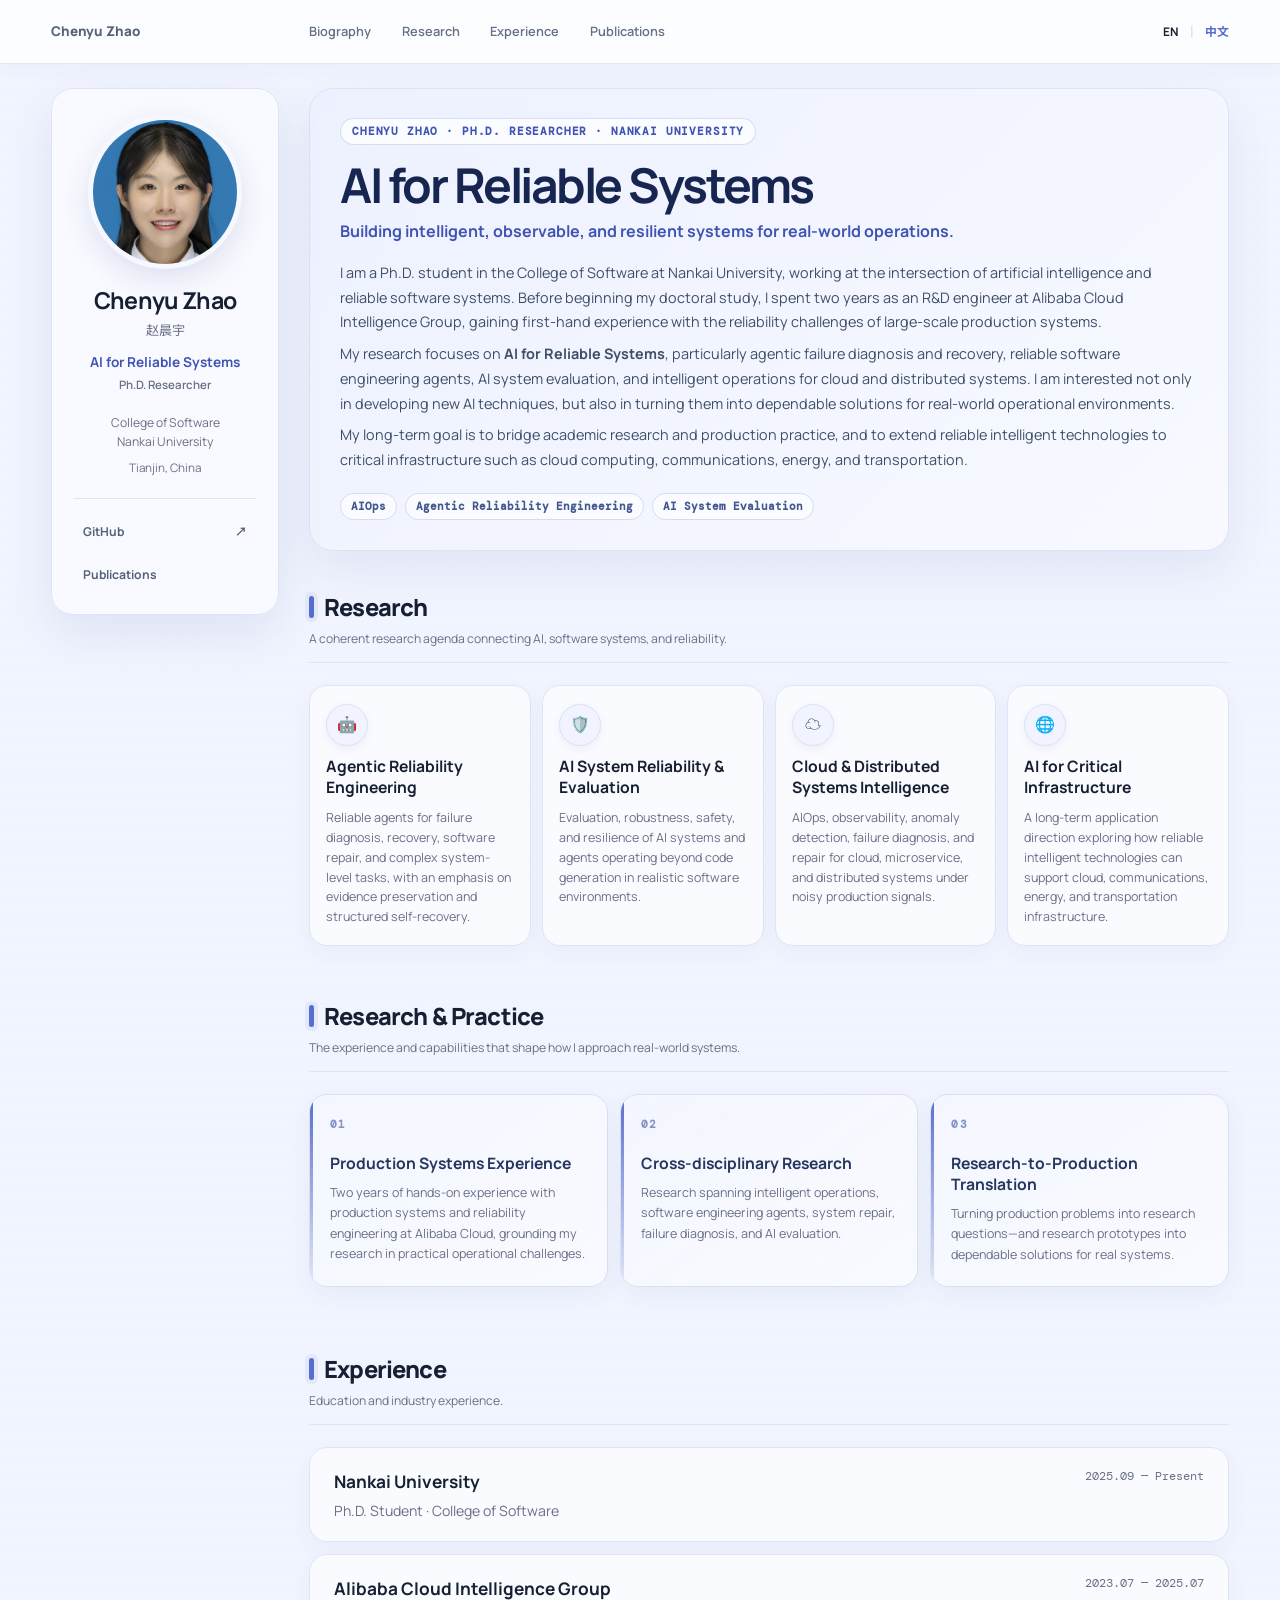
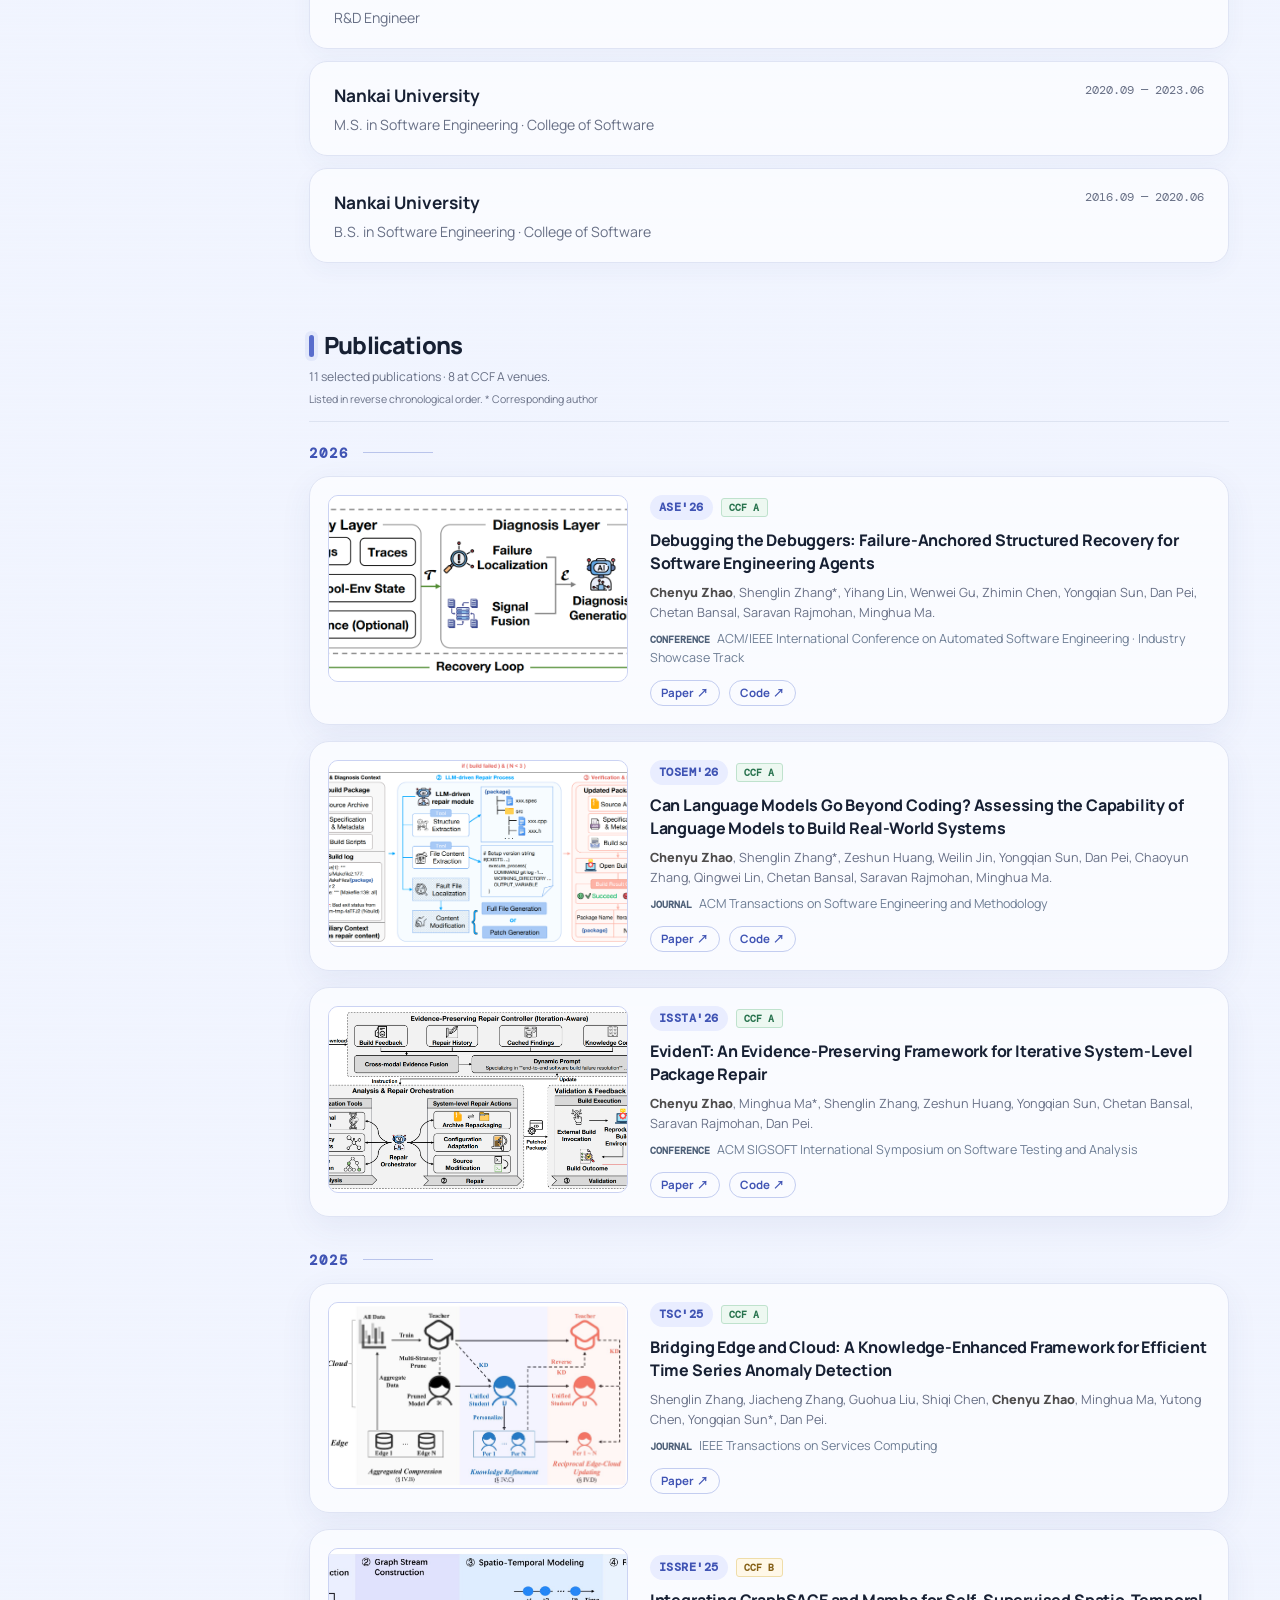
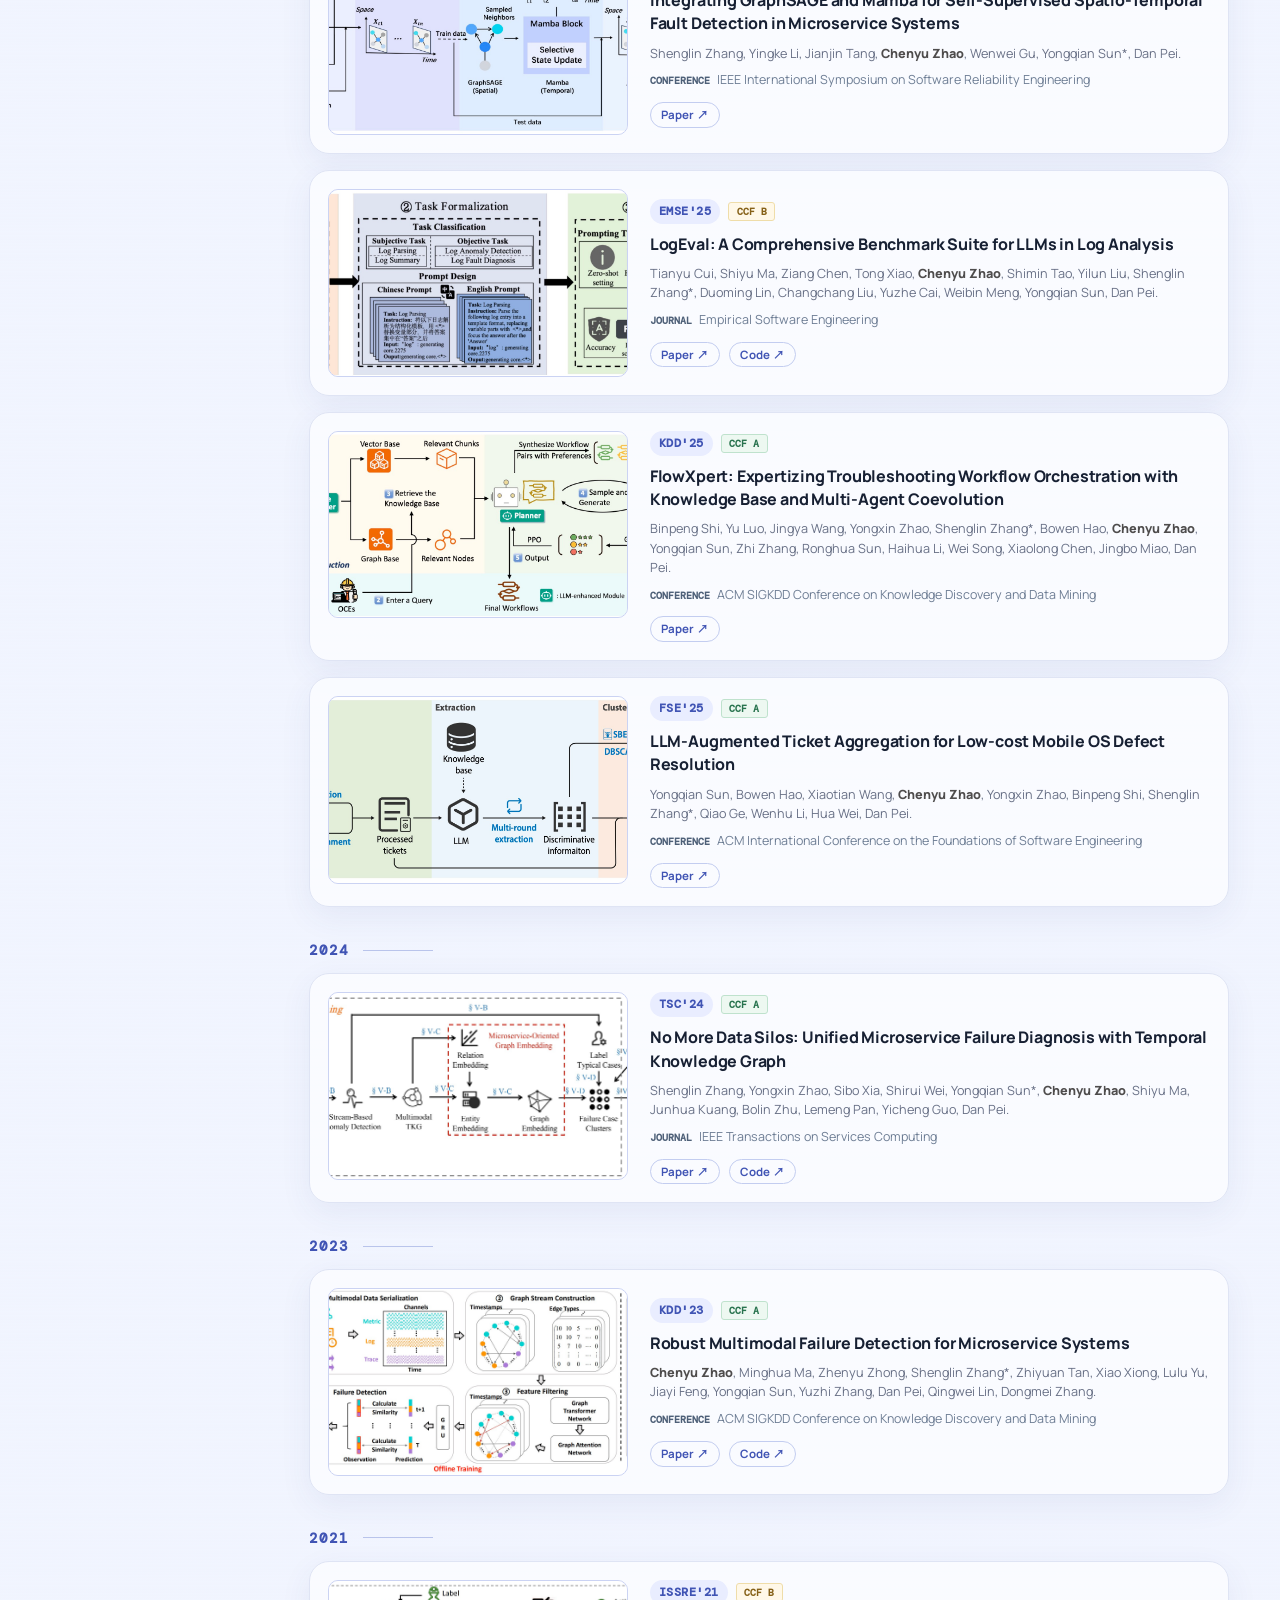
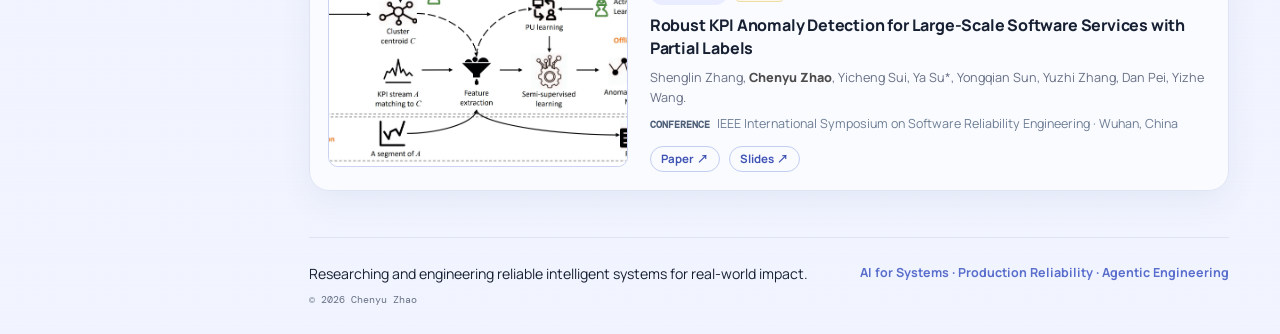
==== commit ee15aa9c: "Restore formal portrait with circular crop" ====
--- a/index.html
+++ b/index.html
@@ -30,7 +30,7 @@
     <header class="site-header">
       <div class="header-inner">
         <div class="sidebar-profile">
-          <div class="profile-photo"><img src="assets/profile-portrait.jpg" alt="Portrait of Chenyu Zhao" /></div>
+          <div class="profile-photo"><img src="assets/profile.jpg" alt="Portrait of Chenyu Zhao" /></div>
           <h2>Chenyu Zhao</h2>
           <p class="sidebar-native-name">赵晨宇</p>
           <p class="sidebar-role">AI for Reliable Systems</p>
--- a/styles.css
+++ b/styles.css
@@ -107,7 +107,7 @@
 }
 .sidebar-profile { margin-top: 0; text-align: center; }
 .profile-photo { width: 154px; aspect-ratio: 1; margin: 0 auto 18px; overflow: hidden; background: #edf0fb; border: 5px solid rgba(247, 249, 255, .92); border-radius: 50%; box-shadow: 0 10px 28px rgba(54, 72, 148, .14); }
-.profile-photo img { display: block; width: 100%; height: 100%; object-fit: cover; object-position: center 25%; transform: scale(1.35); transform-origin: center 34%; }
+.profile-photo img { display: block; width: 100%; height: 100%; object-fit: cover; object-position: center 26%; transform: scale(1.02); transform-origin: center 35%; }
 .sidebar-profile h2 { margin: 0; font-size: 1.45rem; line-height: 1.2; letter-spacing: -.035em; }
 .sidebar-native-name { margin: 5px 0 0; color: var(--muted); font-size: .82rem; }
 .sidebar-role { margin: 10px 0 0; color: var(--accent-dark); font-size: .85rem; font-weight: 700; }
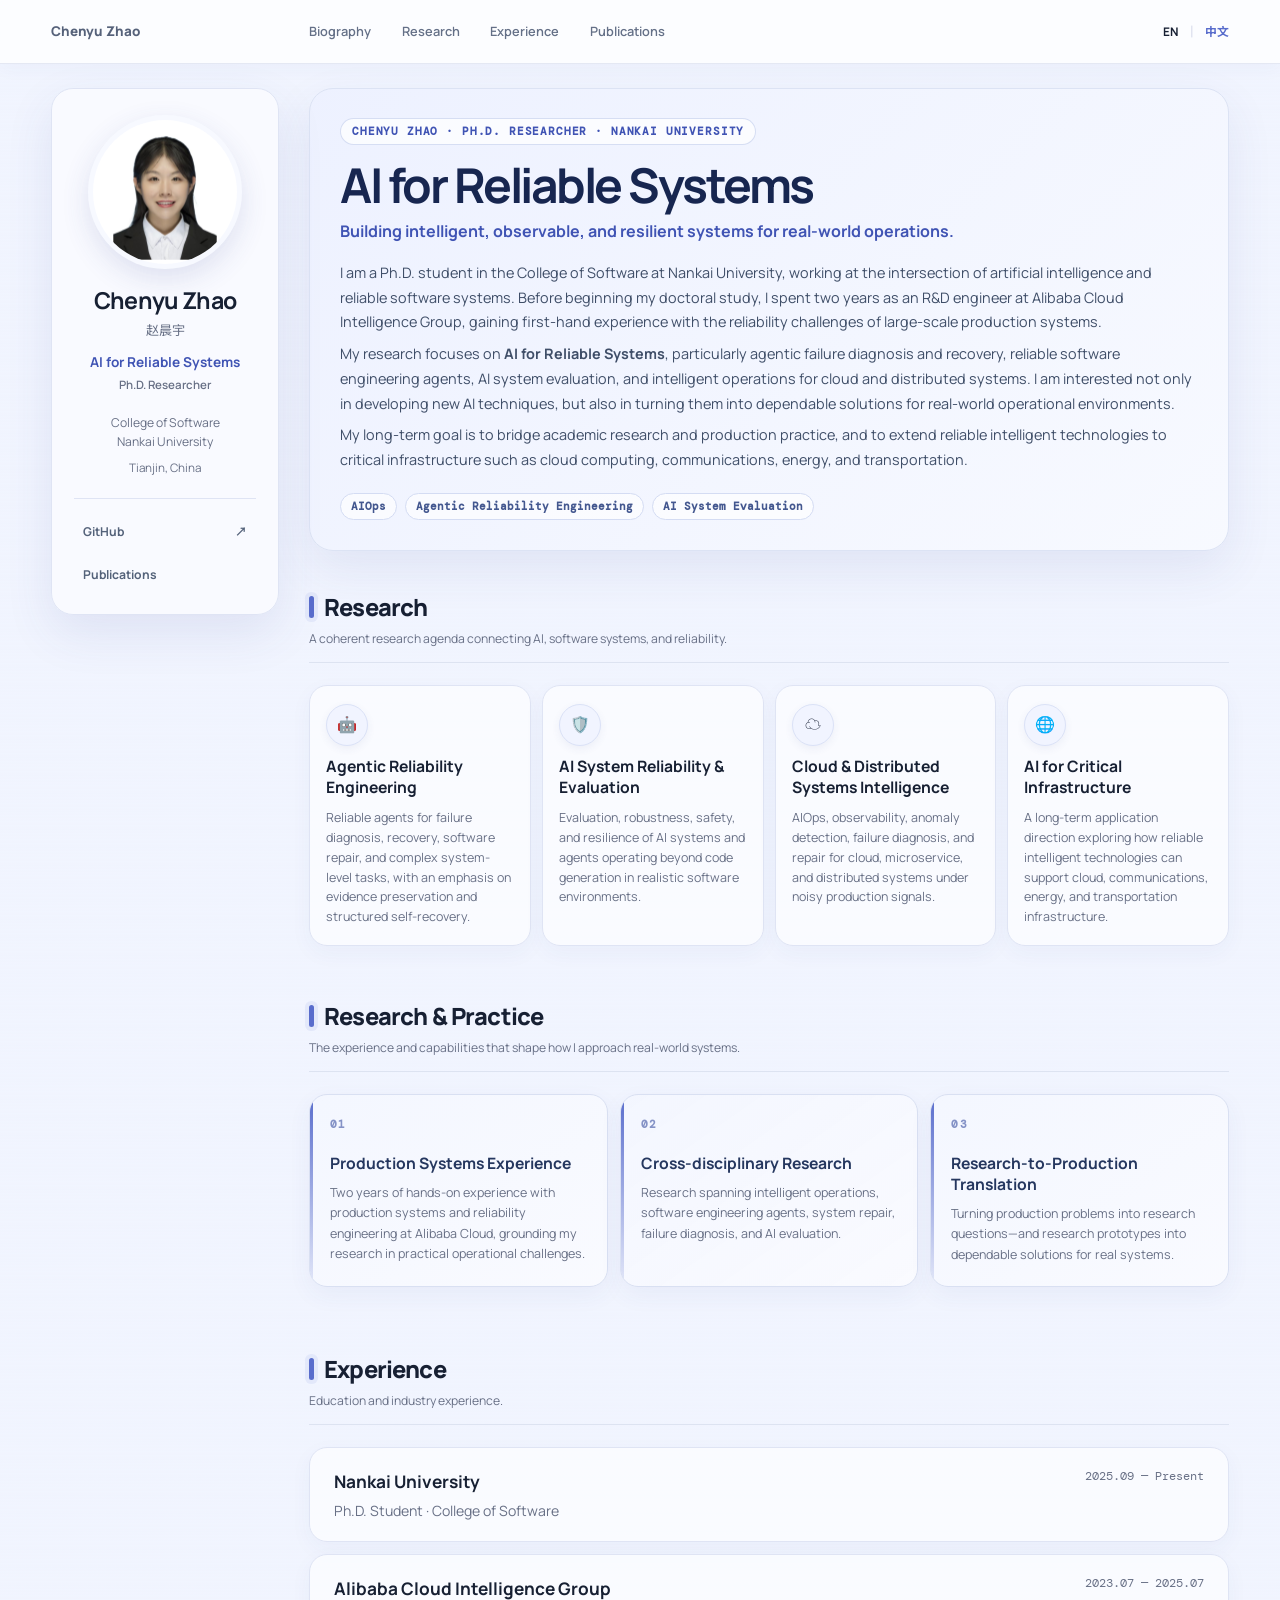
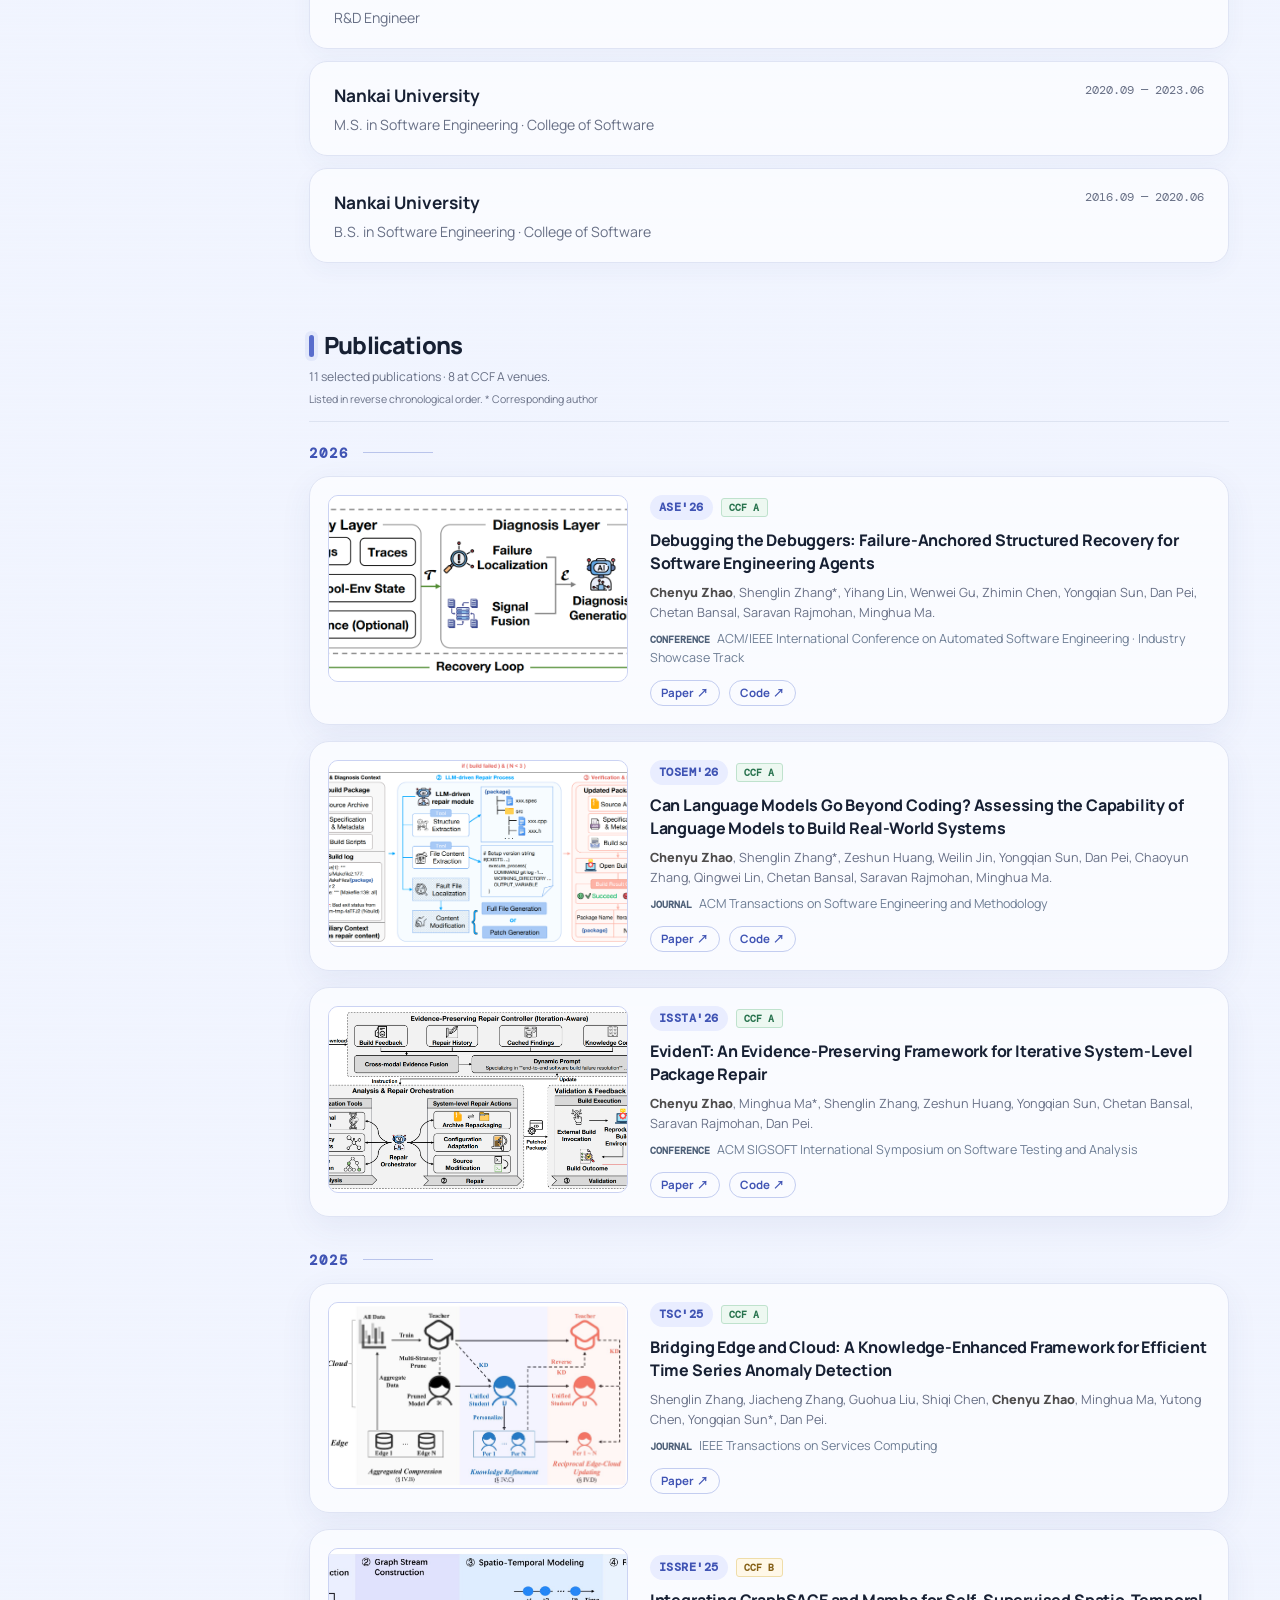
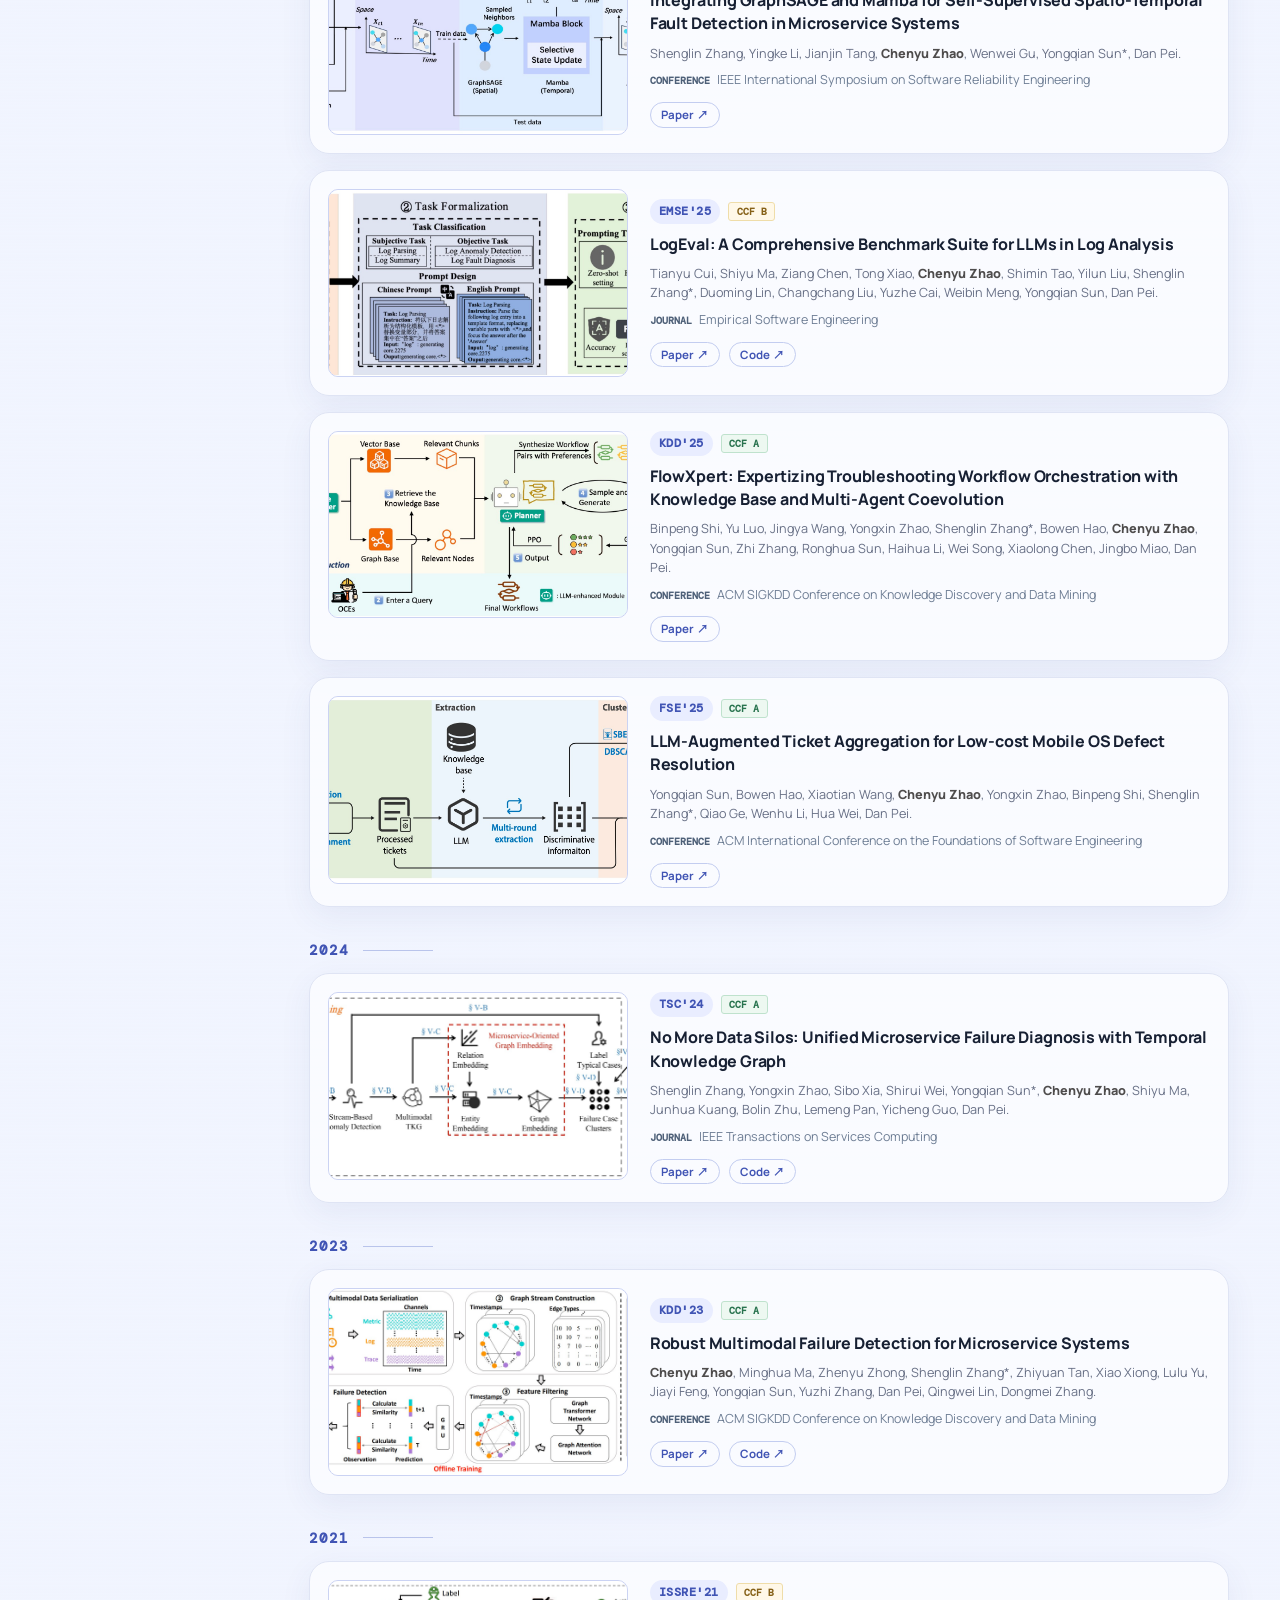
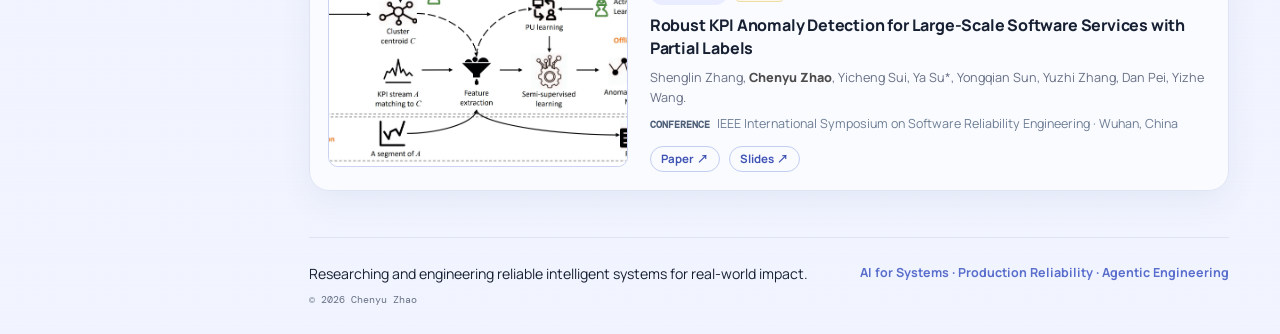
==== commit 0f9b61a6: "Use wider white-background formal portrait" ====
--- a/index.html
+++ b/index.html
@@ -30,7 +30,7 @@
     <header class="site-header">
       <div class="header-inner">
         <div class="sidebar-profile">
-          <div class="profile-photo"><img src="assets/profile.jpg" alt="Portrait of Chenyu Zhao" /></div>
+          <div class="profile-photo"><img src="assets/profile-formal-white.jpg" alt="Portrait of Chenyu Zhao" /></div>
           <h2>Chenyu Zhao</h2>
           <p class="sidebar-native-name">赵晨宇</p>
           <p class="sidebar-role">AI for Reliable Systems</p>
--- a/styles.css
+++ b/styles.css
@@ -106,8 +106,8 @@
   align-items: stretch;
 }
 .sidebar-profile { margin-top: 0; text-align: center; }
-.profile-photo { width: 154px; aspect-ratio: 1; margin: 0 auto 18px; overflow: hidden; background: #edf0fb; border: 5px solid rgba(247, 249, 255, .92); border-radius: 50%; box-shadow: 0 10px 28px rgba(54, 72, 148, .14); }
-.profile-photo img { display: block; width: 100%; height: 100%; object-fit: cover; object-position: center 26%; transform: scale(1.02); transform-origin: center 35%; }
+.profile-photo { width: 154px; aspect-ratio: 1; margin: 0 auto 18px; overflow: hidden; background: #fff; border: 5px solid rgba(247, 249, 255, .96); border-radius: 50%; box-shadow: 0 10px 28px rgba(54, 72, 148, .14); }
+.profile-photo img { display: block; width: 100%; height: 100%; object-fit: contain; object-position: center; transform: scale(.94); transform-origin: center; }
 .sidebar-profile h2 { margin: 0; font-size: 1.45rem; line-height: 1.2; letter-spacing: -.035em; }
 .sidebar-native-name { margin: 5px 0 0; color: var(--muted); font-size: .82rem; }
 .sidebar-role { margin: 10px 0 0; color: var(--accent-dark); font-size: .85rem; font-weight: 700; }
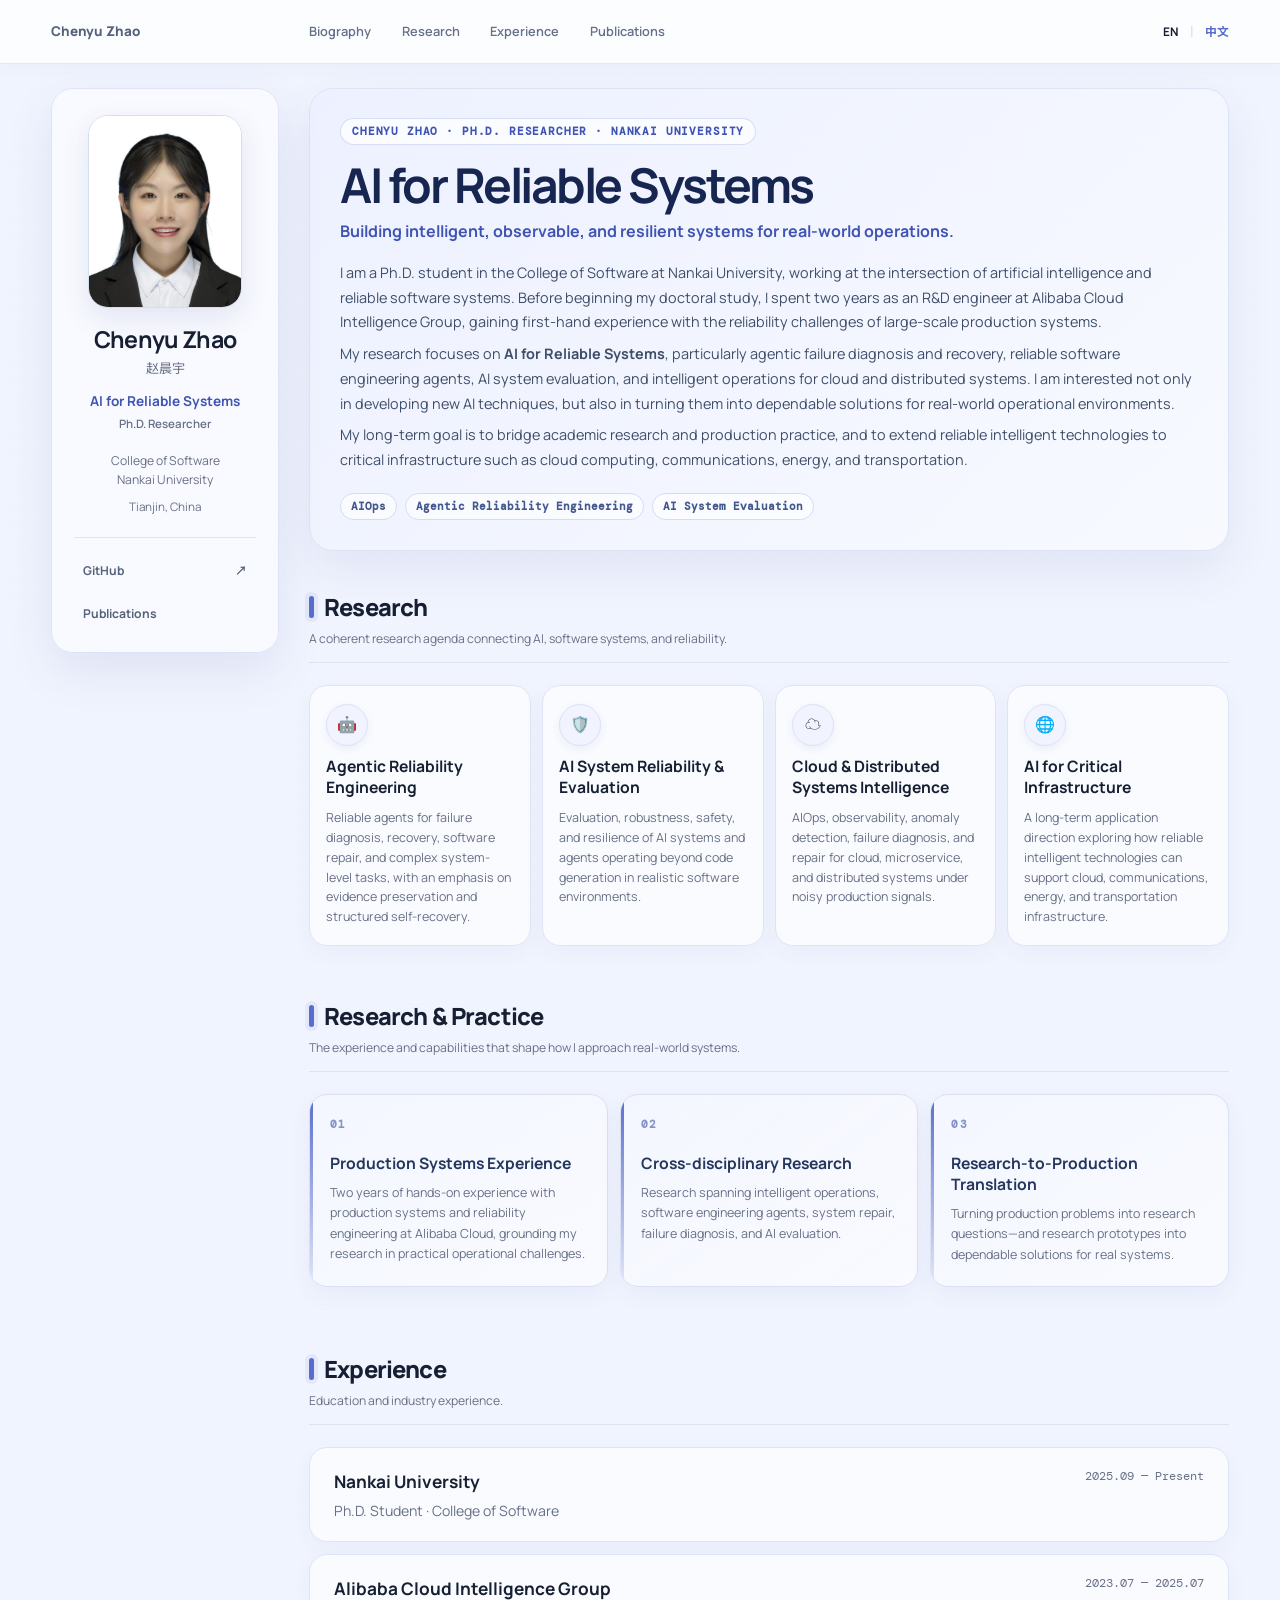
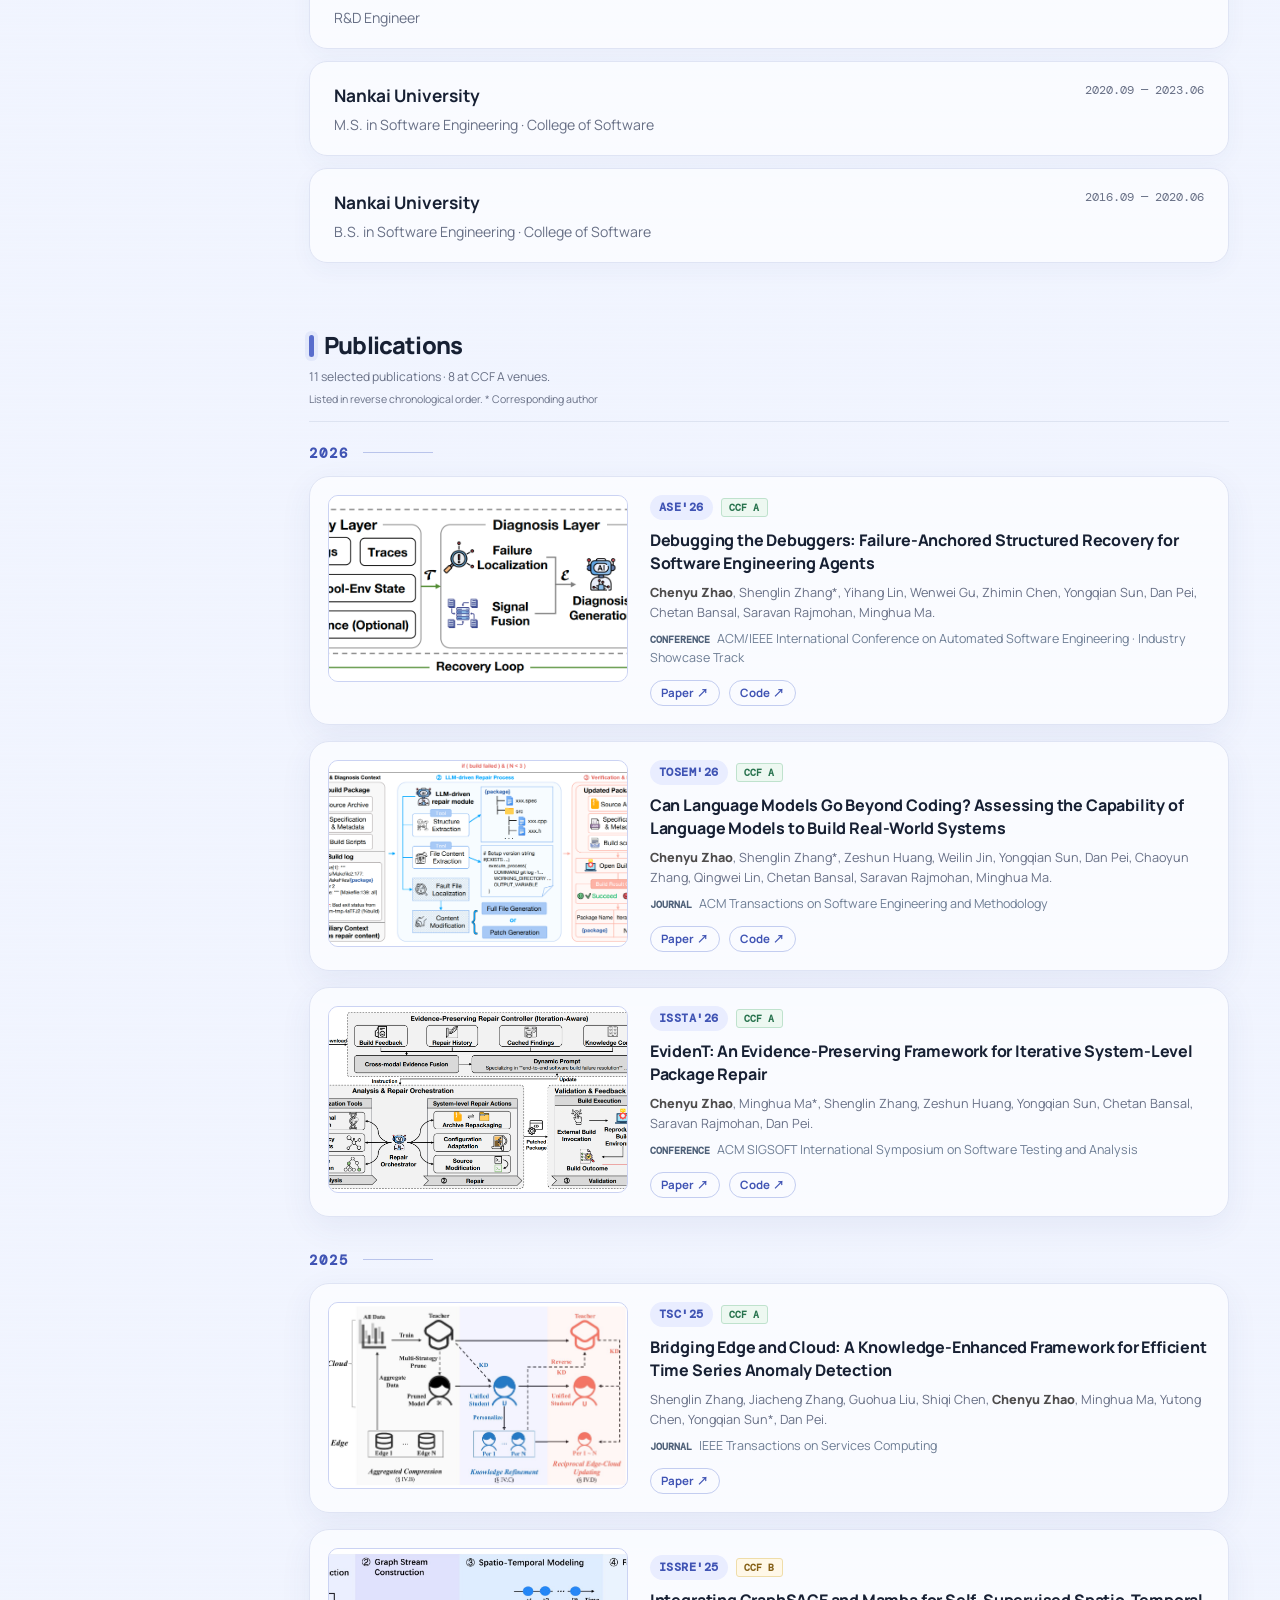
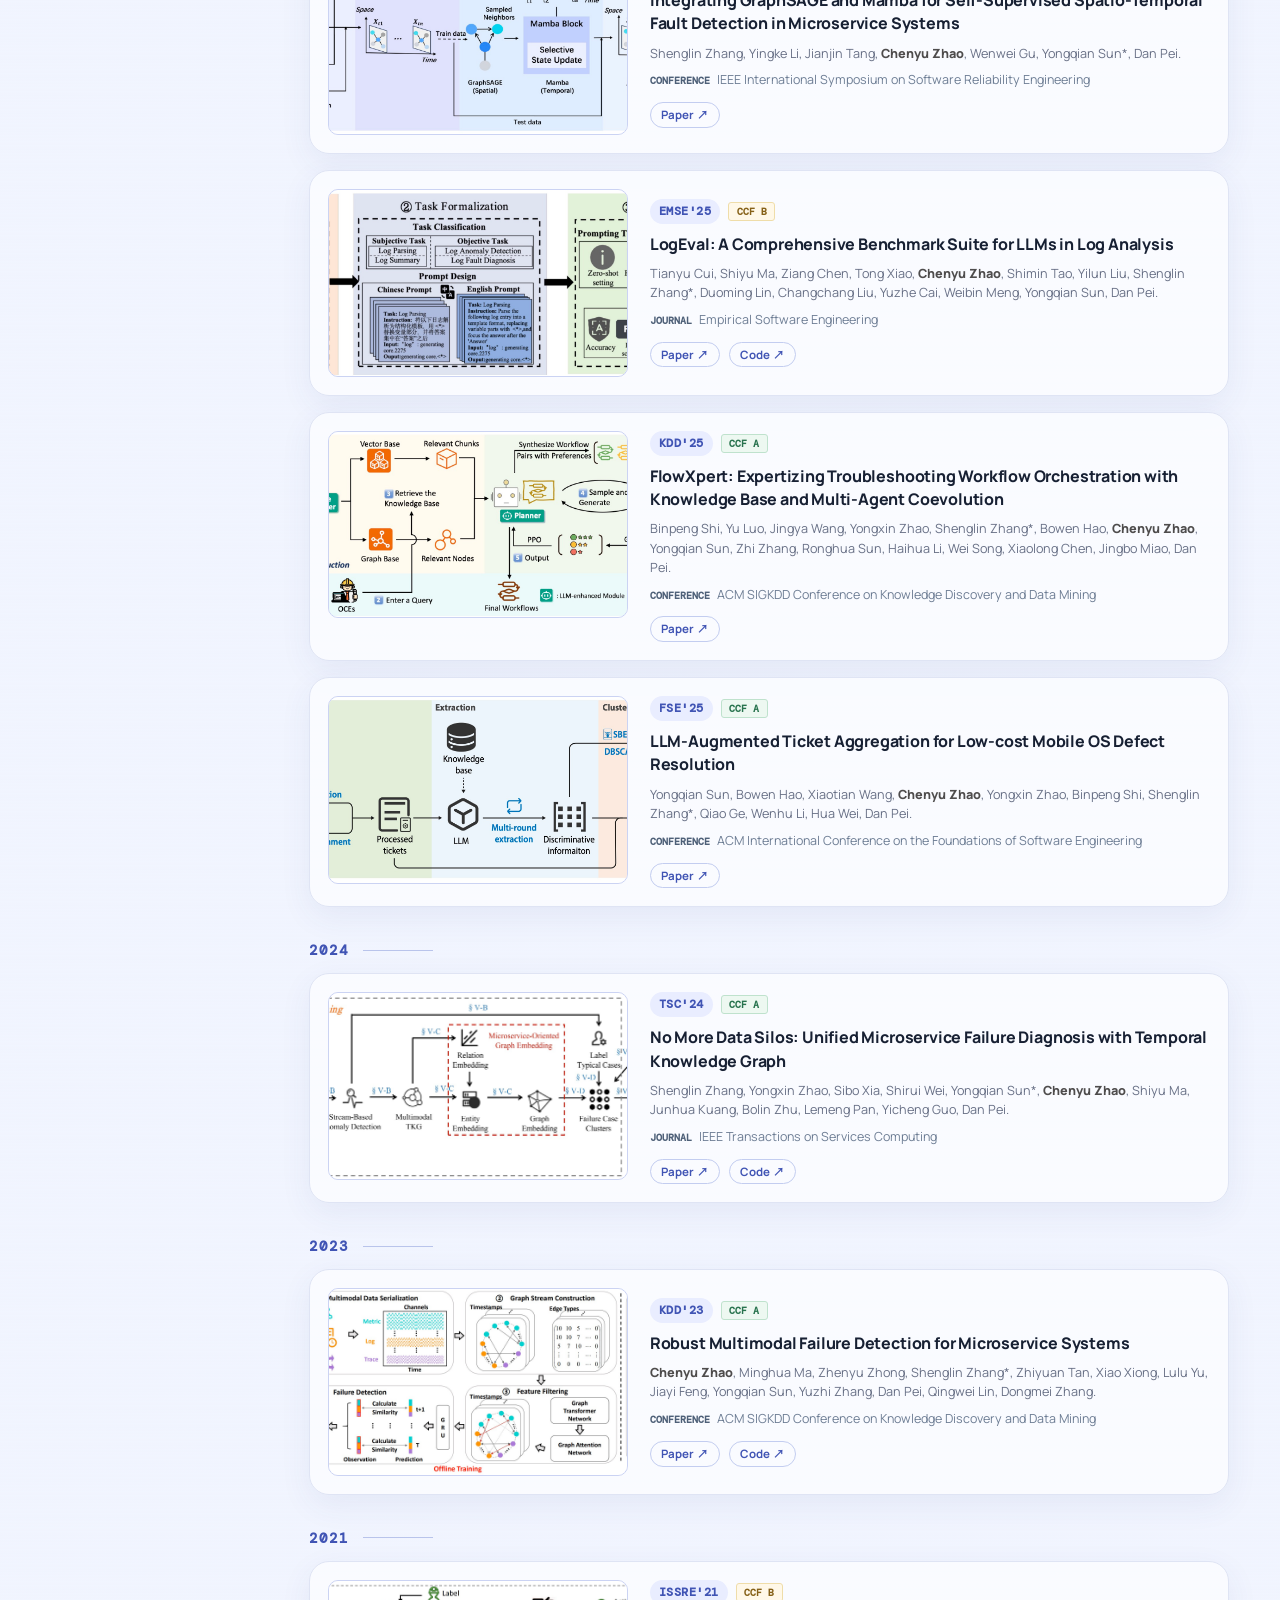
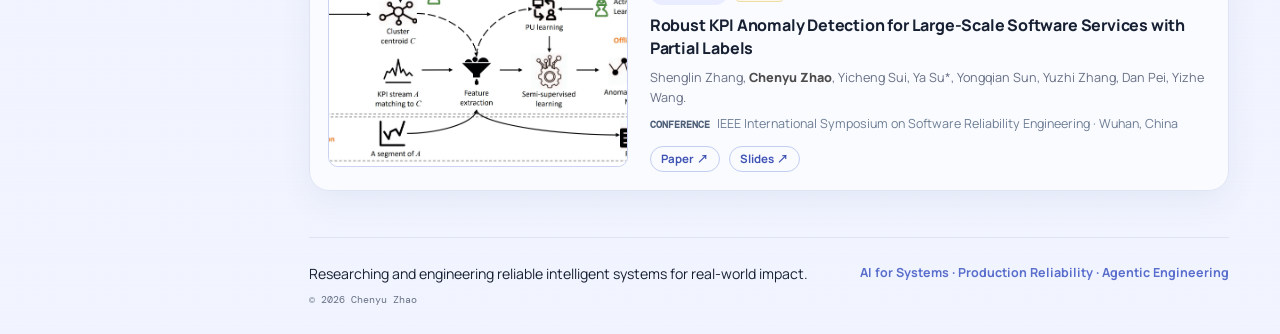
==== commit 9f37512b: "Refresh homepage portrait styles" ====
--- a/index.html
+++ b/index.html
@@ -10,7 +10,7 @@
     <link rel="preconnect" href="https://fonts.googleapis.com" />
     <link rel="preconnect" href="https://fonts.gstatic.com" crossorigin />
     <link href="https://fonts.googleapis.com/css2?family=DM+Mono:wght@400;500&amp;family=Manrope:wght@400;500;600;700;800&amp;family=Noto+Sans+SC:wght@400;500;700&amp;display=swap" rel="stylesheet" />
-    <link rel="stylesheet" href="styles.css" />
+    <link rel="stylesheet" href="styles.css?v=20260720-2" />
   </head>
   <body>
     <div class="topbar">
--- a/styles.css
+++ b/styles.css
@@ -106,8 +106,8 @@
   align-items: stretch;
 }
 .sidebar-profile { margin-top: 0; text-align: center; }
-.profile-photo { width: 154px; aspect-ratio: 1; margin: 0 auto 18px; overflow: hidden; background: #fff; border: 5px solid rgba(247, 249, 255, .96); border-radius: 50%; box-shadow: 0 10px 28px rgba(54, 72, 148, .14); }
-.profile-photo img { display: block; width: 100%; height: 100%; object-fit: contain; object-position: center; transform: scale(.94); transform-origin: center; }
+.profile-photo { width: 154px; aspect-ratio: 4 / 5; margin: 0 auto 18px; overflow: hidden; background: #fff; border: 1px solid #d7deef; border-radius: 20px; box-shadow: 0 10px 28px rgba(54, 72, 148, .12); }
+.profile-photo img { display: block; width: 100%; height: 100%; object-fit: cover; object-position: center top; }
 .sidebar-profile h2 { margin: 0; font-size: 1.45rem; line-height: 1.2; letter-spacing: -.035em; }
 .sidebar-native-name { margin: 5px 0 0; color: var(--muted); font-size: .82rem; }
 .sidebar-role { margin: 10px 0 0; color: var(--accent-dark); font-size: .85rem; font-weight: 700; }
@@ -380,7 +380,7 @@
   .site-header { position: static; width: 100%; height: auto; overflow: visible; border: 0; border-bottom: 1px solid var(--line); border-radius: 0; box-shadow: none; }
   .header-inner { min-height: auto; padding: 18px 24px 15px; display: grid; grid-template-columns: 92px 1fr max-content; gap: 12px 18px; }
   .sidebar-profile { grid-column: 1 / 3; display: grid; grid-template-columns: 92px 1fr; grid-template-rows: repeat(6, auto); column-gap: 18px; margin-top: 3px; text-align: left; align-items: start; }
-  .profile-photo { grid-column: 1; grid-row: 1 / 7; width: 92px; margin: 0; border-width: 4px; }
+  .profile-photo { grid-column: 1; grid-row: 1 / 7; width: 92px; margin: 0; border-width: 1px; border-radius: 14px; }
   .sidebar-profile h2 { grid-column: 2; margin-top: 1px; font-size: 1.18rem; }
   .sidebar-native-name, .sidebar-role, .sidebar-position, .sidebar-affiliation, .sidebar-location { grid-column: 2; }
   .sidebar-native-name { margin-top: 2px; font-size: .72rem; }
@@ -422,7 +422,7 @@
   .topbar-lang { font-size: .65rem; }
   .header-inner { grid-template-columns: 76px 1fr max-content; padding-right: 18px; padding-left: 18px; }
   .sidebar-profile { grid-template-columns: 76px 1fr; column-gap: 14px; }
-  .profile-photo { width: 76px; }
+  .profile-photo { width: 76px; border-radius: 12px; }
   .timeline article { grid-template-columns: 1fr; gap: 7px; padding: 16px 17px; }
   .timeline time { grid-column: 1; grid-row: 1; }
   .timeline article > div { grid-column: 1; grid-row: 2; }
